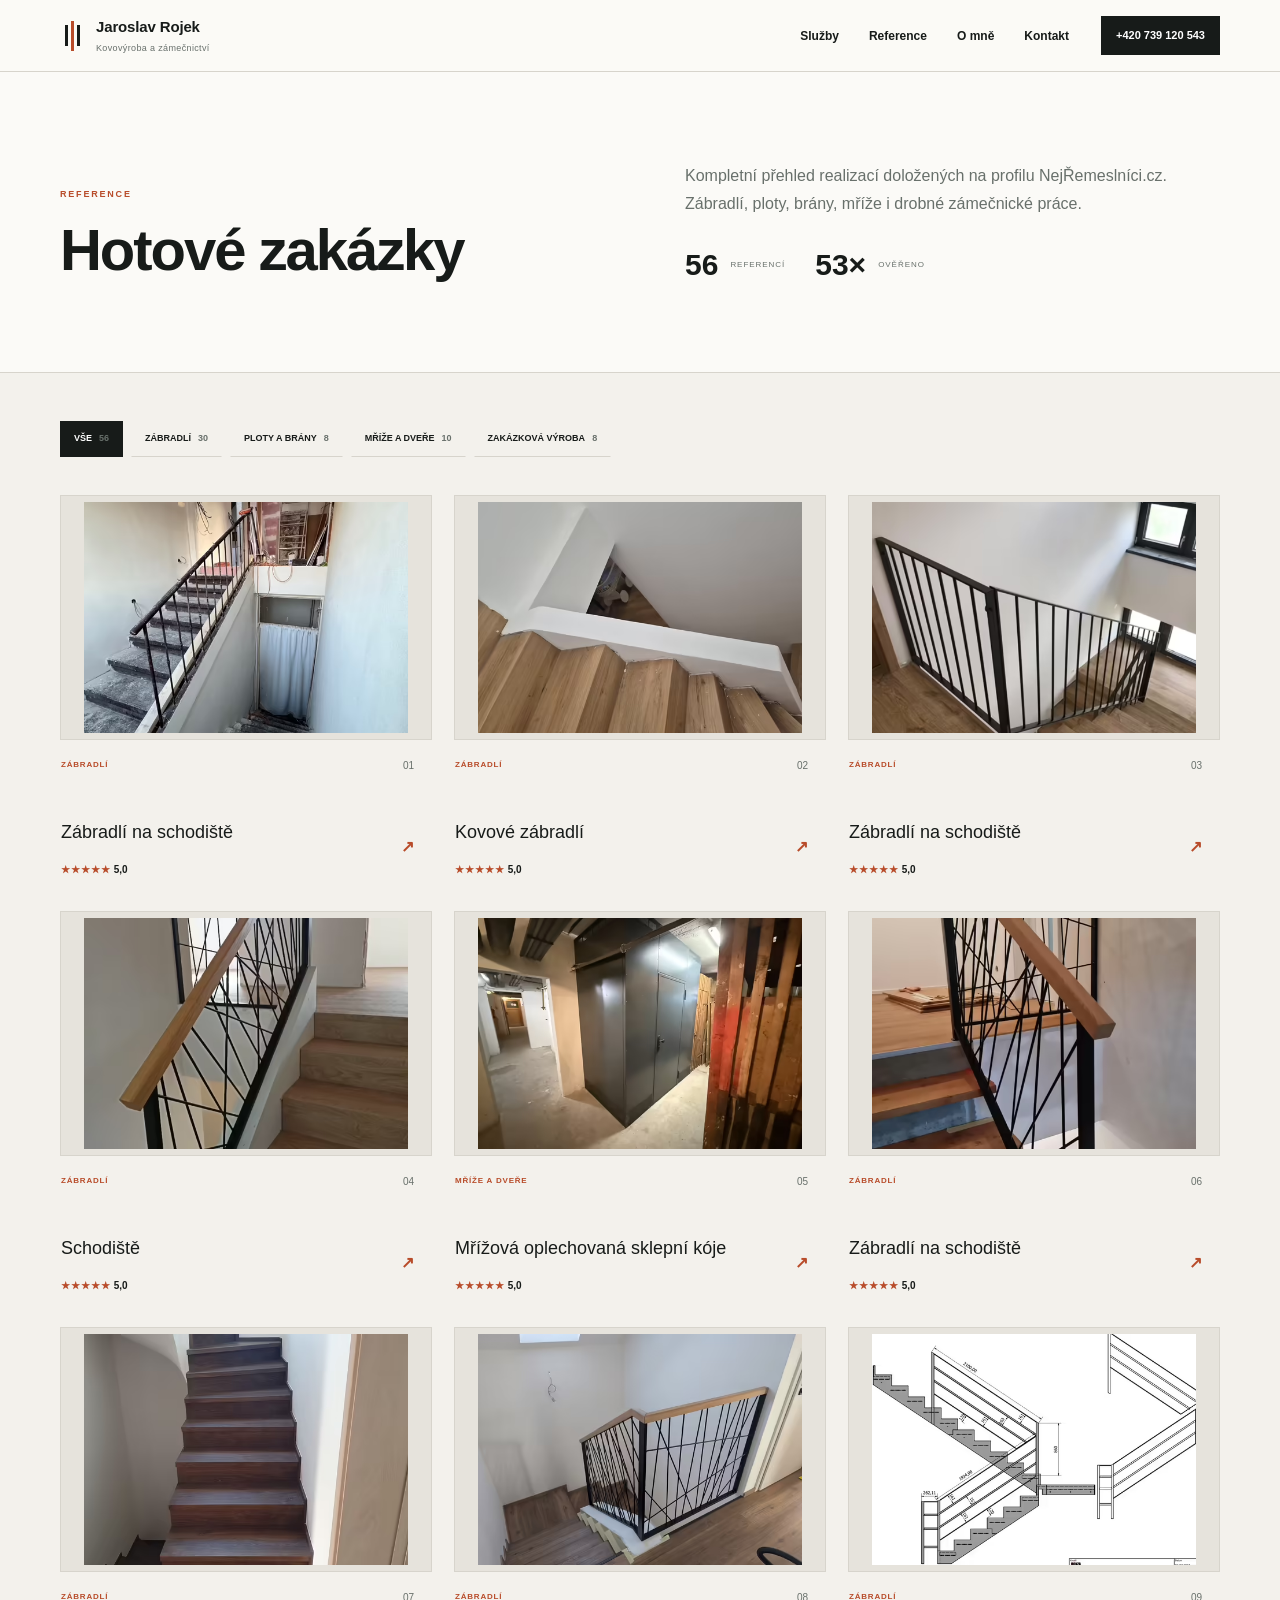
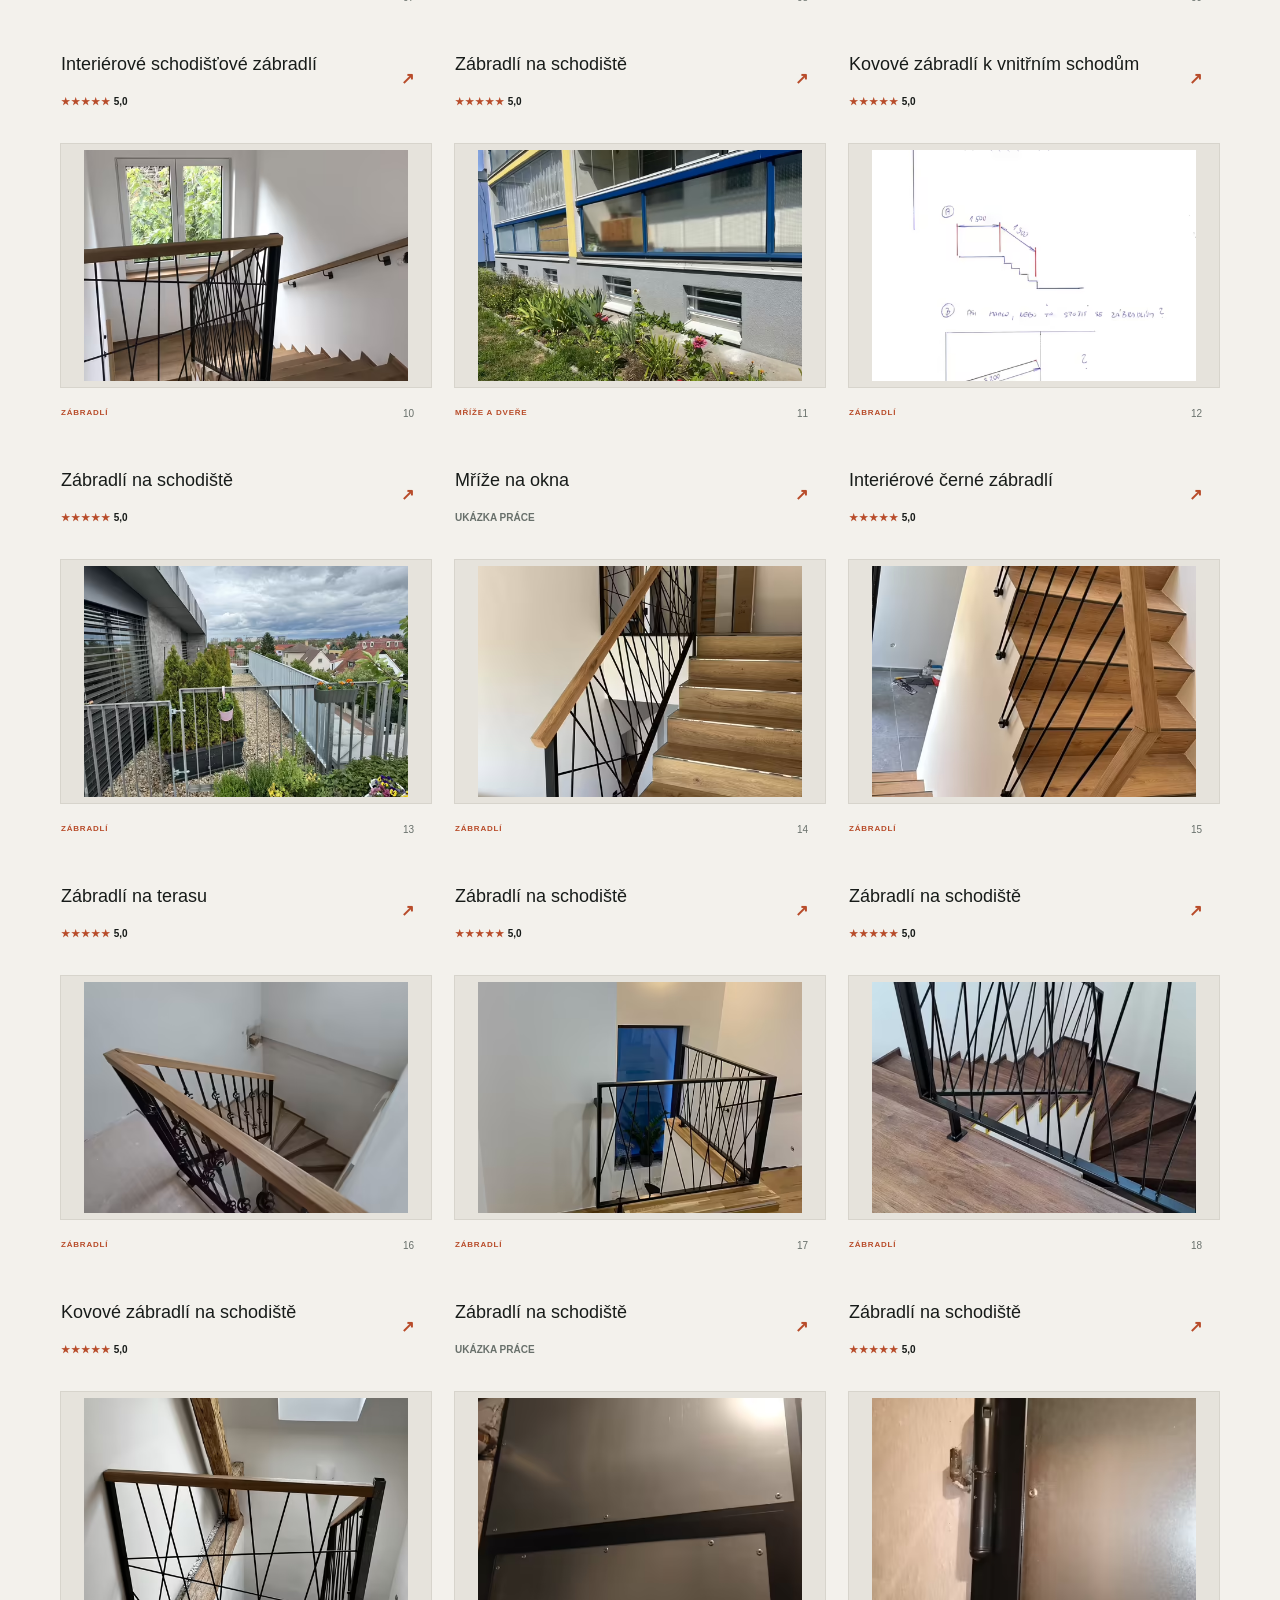
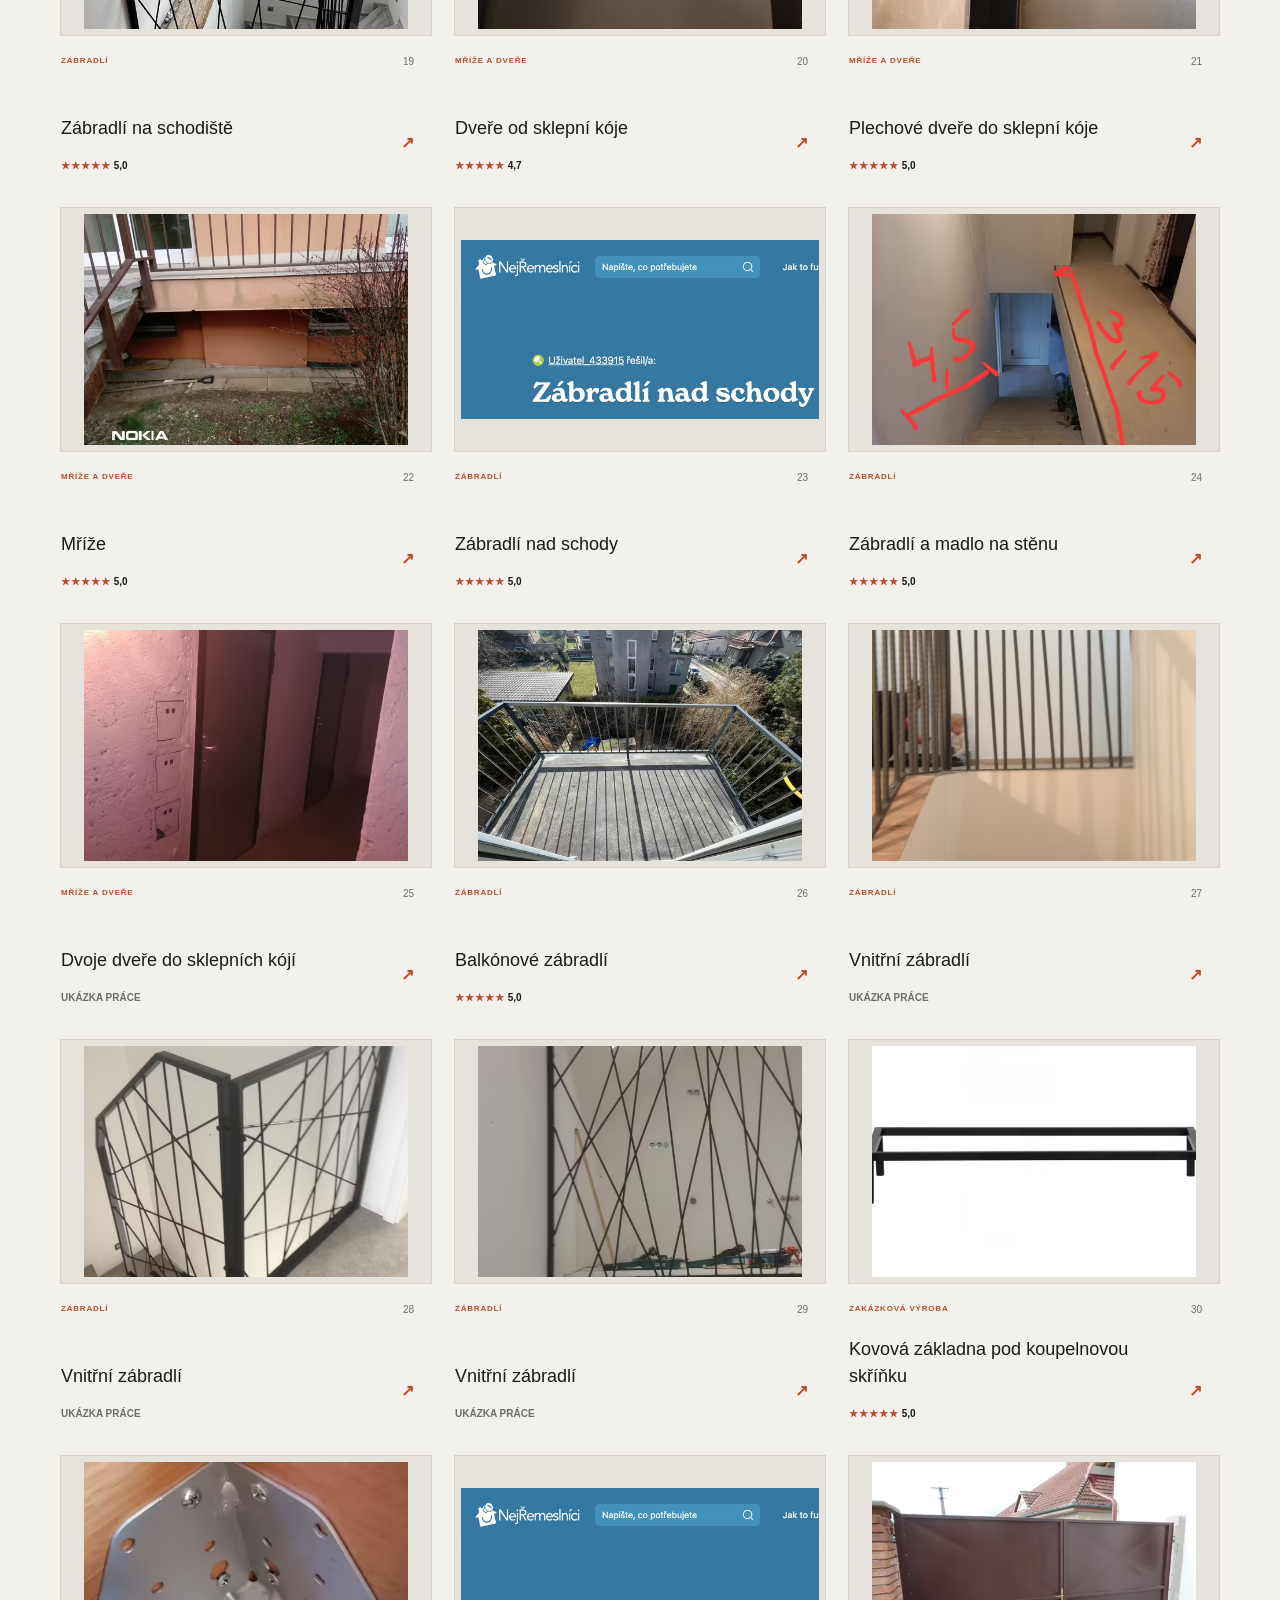
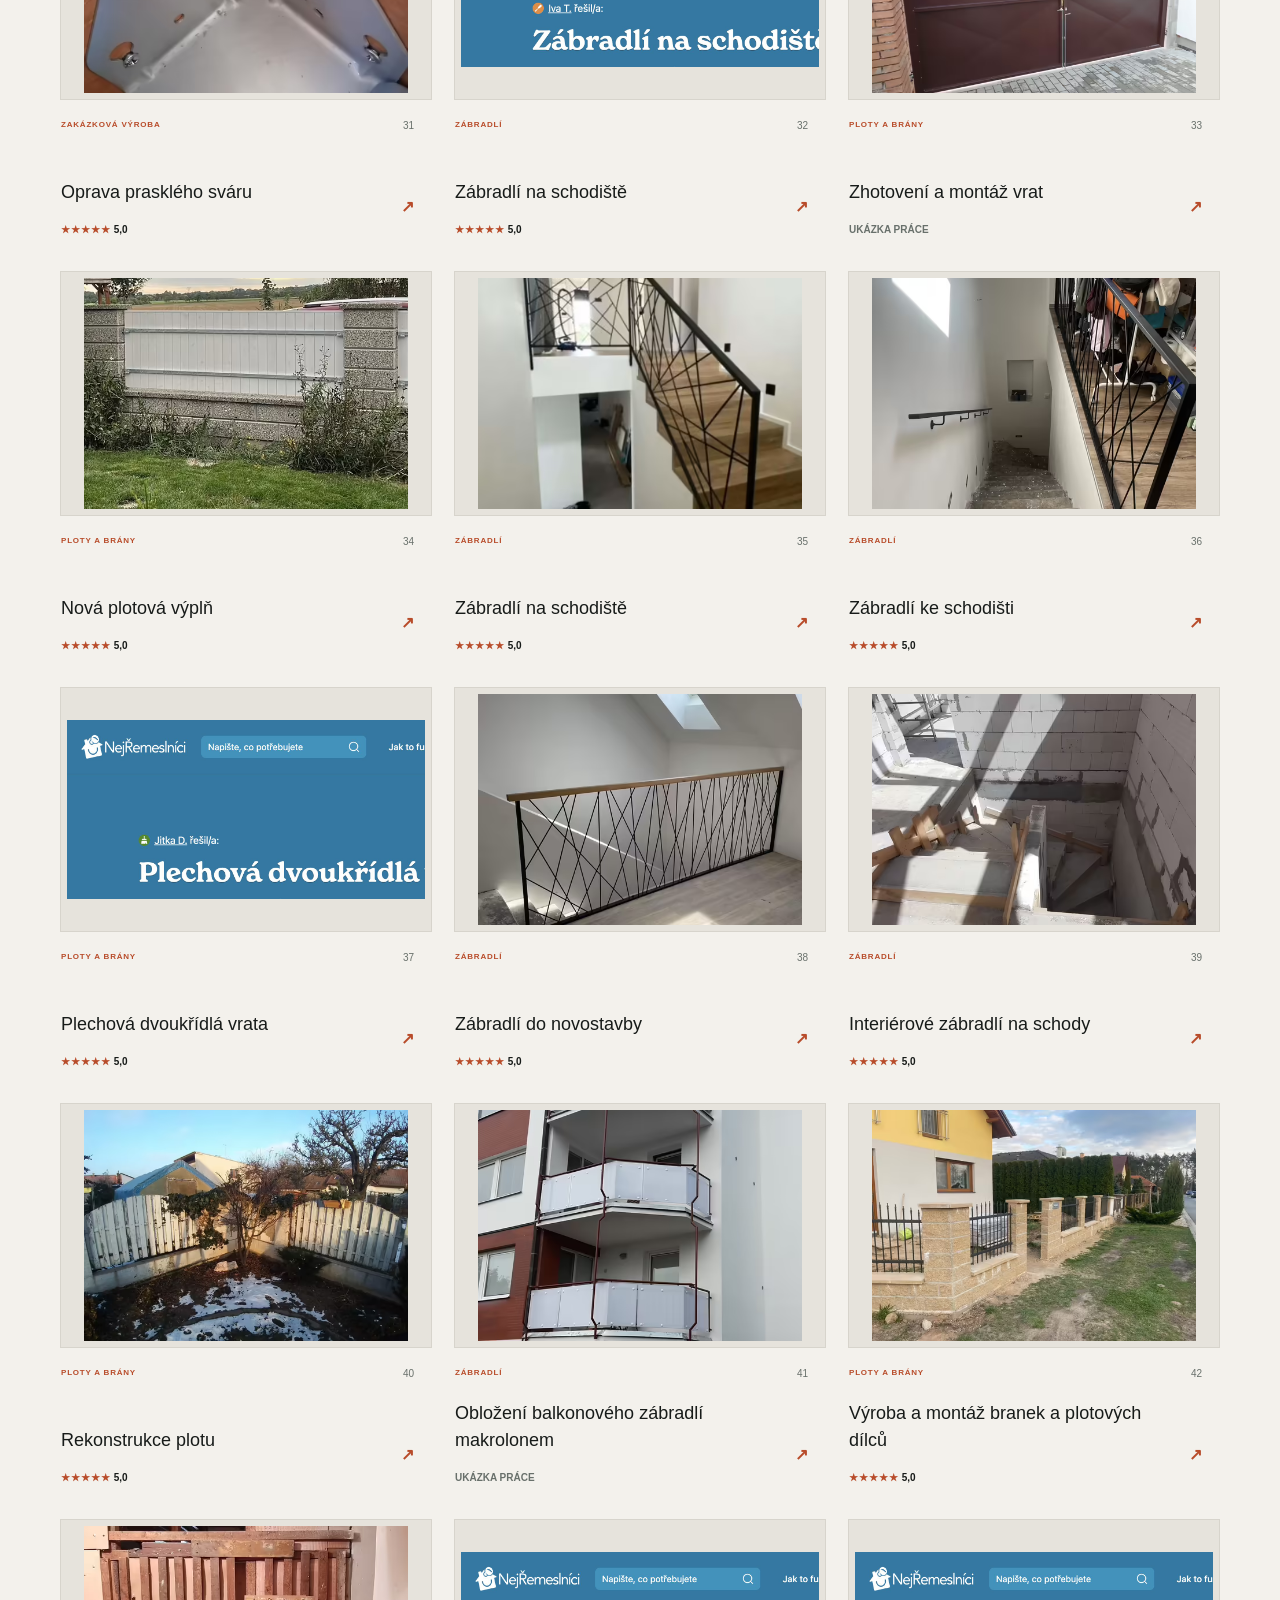
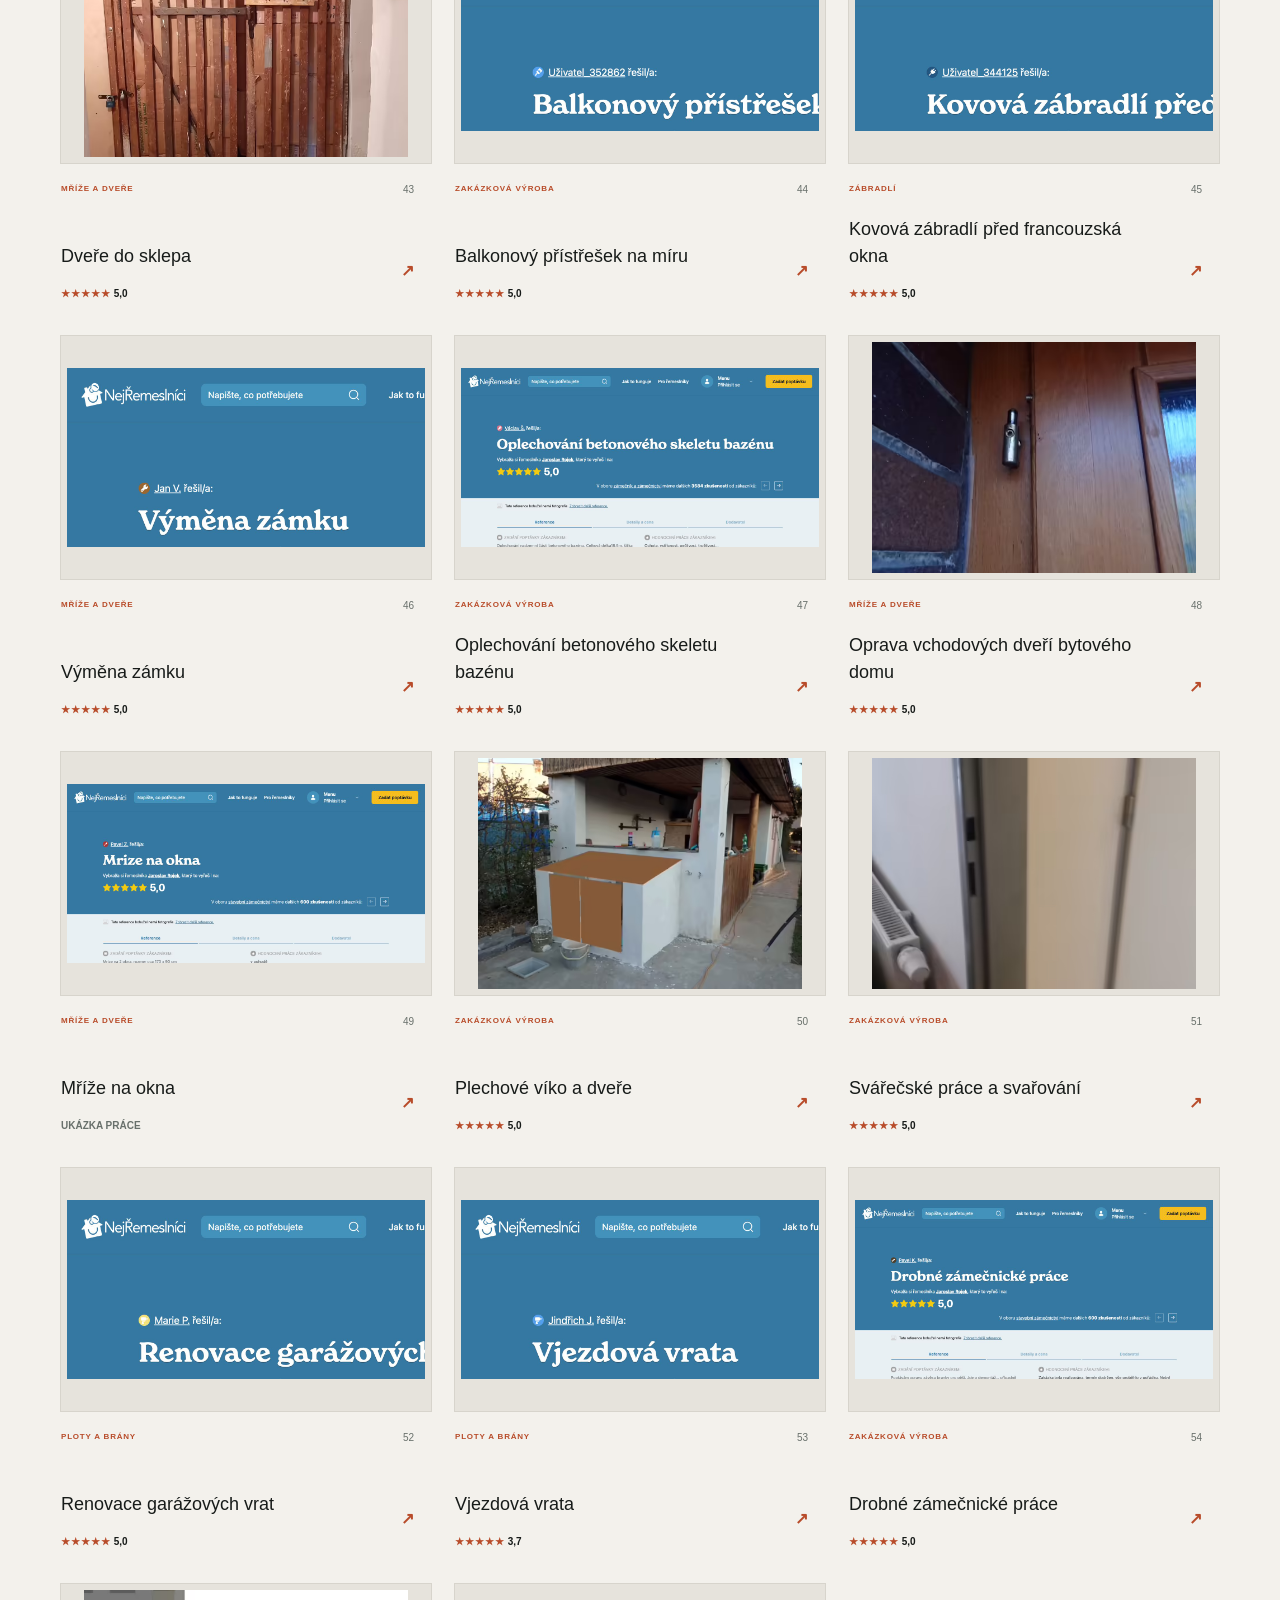
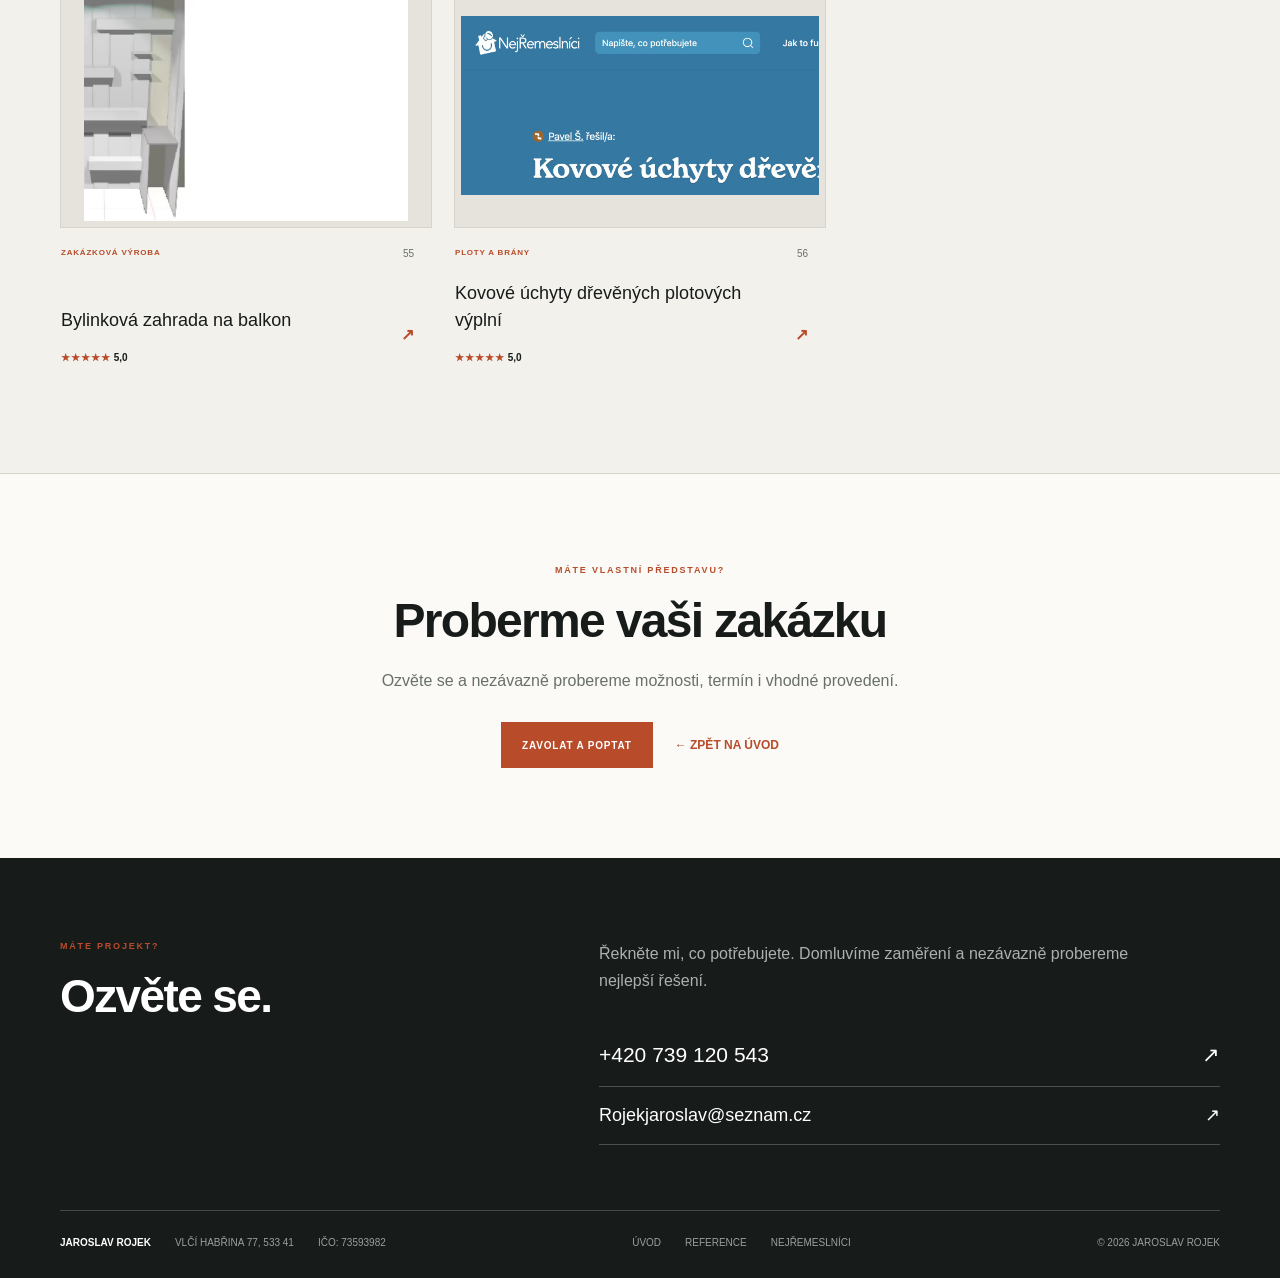
==== reference/index.html @ 065429f9 "Publish Jaroslav Rojek website preview" ====
<!DOCTYPE html><html lang="cs"><head><meta charSet="utf-8"/><meta name="viewport" content="width=device-width, initial-scale=1"/><link rel="stylesheet" href="/_next/static/css/index.Bla5kXXj.css" data-rsc-css-href="/_next/static/css/index.Bla5kXXj.css" data-precedence="vite-rsc/importer-resources"/><link rel="modulepreload" fetchPriority="low" href="/_next/static/chunks/index-D1frhrY7.js"/><script src="/_next/static/chunks/rolldown-runtime-C60lm6uB.js" type="module" async=""></script><script src="/_next/static/chunks/framework-BgSIrAUN.js" type="module" async=""></script><link rel="modulepreload" href="/_next/static/chunks/layout-segment-context-BR52dmuB.js" crossorigin=""/><link rel="modulepreload" href="/_next/static/chunks/ReferenceGrid-DPGLbsmF.js" crossorigin=""/><title>Reference | Jaroslav Rojek – kovovýroba a zámečnictví</title><meta name="description" content="Prohlédněte si 56 realizací kovaných zábradlí, plotů, bran, mříží a zakázkové kovovýroby Jaroslava Rojka."/><meta property="og:title" content="Jaroslav Rojek | Kovovýroba a zámečnictví"/><meta property="og:description" content="Kovové výrobky poctivě a na míru."/><meta property="og:type" content="website"/><meta property="og:locale" content="cs_CZ"/><meta name="twitter:card" content="summary"/><meta name="twitter:title" content="Jaroslav Rojek | Kovovýroba a zámečnictví"/><meta name="twitter:description" content="Kovové výrobky poctivě a na míru."/><link rel="shortcut icon" href="/favicon.svg"/><link rel="icon" href="/favicon.svg"/><script>Object.assign(((self[Symbol.for("vinext.navigationRuntime")]??={bootstrap:{routeManifest:null},functions:{}}).bootstrap.rsc??={rsc:[]}),{params:{},nav:{"pathname":"/reference","searchParams":[]}})</script><link rel="modulepreload" href="/_next/static/chunks/index-D1frhrY7.js" />
</head><body><header class="site-header"><a class="brand" href="/" aria-label="Jaroslav Rojek – úvodní stránka"><span class="mark" aria-hidden="true"><i></i><i></i><i></i></span><span><b>Jaroslav Rojek</b><small>Kovovýroba a zámečnictví</small></span></a><nav aria-label="Hlavní navigace"><a href="/#sluzby">Služby</a><a href="/reference">Reference</a><a href="/#o-mne">O mně</a><a href="/#kontakt">Kontakt</a></nav><a class="header-phone" href="tel:+420739120543"><span class="phone-label-desktop">+420 739 120 543</span><span class="phone-label-mobile">Zavolat</span></a></header><main class="reference-page"><section class="reference-hero"><div><span class="eyebrow">REFERENCE</span><h1>Hotové zakázky</h1></div><div class="reference-lead"><p>Kompletní přehled realizací doložených na profilu NejŘemeslníci.cz. Zábradlí, ploty, brány, mříže i drobné zámečnické práce.</p><div><strong>56</strong><span>REFERENCÍ</span><strong>53×</strong><span>OVĚŘENO</span></div></div></section><section class="references-wrap"><div class="filters" aria-label="Filtrovat reference"><button class="active">Vše<span>56</span></button><button class="">Zábradlí<span>30</span></button><button class="">Ploty a brány<span>8</span></button><button class="">Mříže a dveře<span>10</span></button><button class="">Zakázková výroba<span>8</span></button></div><div class="reference-grid"><a class="reference-card has-image" href="https://www.nejremeslnici.cz/reference/995156-zabradli-na-schodiste?csrc=provider" target="_blank" rel="noreferrer"><img src="/reference-images/995156-zabradli-na-schodiste.avif" alt="Reference: Zábradlí na schodiště" loading="lazy"/><div class="reference-content"><span class="reference-no">01</span><span class="reference-category">Zábradlí</span><h2>Zábradlí na schodiště</h2><div class="reference-rating"><span>★★★★★</span> <!-- -->5,0</div><b class="reference-arrow">↗</b></div></a><a class="reference-card has-image" href="https://www.nejremeslnici.cz/reference/1020225-kov-zabradli?csrc=provider" target="_blank" rel="noreferrer"><img src="/reference-images/1020225-kov-zabradli.avif" alt="Reference: Kovové zábradlí" loading="lazy"/><div class="reference-content"><span class="reference-no">02</span><span class="reference-category">Zábradlí</span><h2>Kovové zábradlí</h2><div class="reference-rating"><span>★★★★★</span> <!-- -->5,0</div><b class="reference-arrow">↗</b></div></a><a class="reference-card has-image" href="https://www.nejremeslnici.cz/reference/970151-zabradli-na-schodiste?csrc=provider" target="_blank" rel="noreferrer"><img src="/reference-images/970151-zabradli-na-schodiste.avif" alt="Reference: Zábradlí na schodiště" loading="lazy"/><div class="reference-content"><span class="reference-no">03</span><span class="reference-category">Zábradlí</span><h2>Zábradlí na schodiště</h2><div class="reference-rating"><span>★★★★★</span> <!-- -->5,0</div><b class="reference-arrow">↗</b></div></a><a class="reference-card has-image" href="https://www.nejremeslnici.cz/reference/934542-schodiste?csrc=provider" target="_blank" rel="noreferrer"><img src="/reference-images/934542-schodiste.avif" alt="Reference: Schodiště" loading="lazy"/><div class="reference-content"><span class="reference-no">04</span><span class="reference-category">Zábradlí</span><h2>Schodiště</h2><div class="reference-rating"><span>★★★★★</span> <!-- -->5,0</div><b class="reference-arrow">↗</b></div></a><a class="reference-card has-image" href="https://www.nejremeslnici.cz/reference/906261-mrizova-oplechovana-sklepni-koje?csrc=provider" target="_blank" rel="noreferrer"><img src="/reference-images/906261-mrizova-oplechovana-sklepni-koje.avif" alt="Reference: Mřížová oplechovaná sklepní kóje" loading="lazy"/><div class="reference-content"><span class="reference-no">05</span><span class="reference-category">Mříže a dveře</span><h2>Mřížová oplechovaná sklepní kóje</h2><div class="reference-rating"><span>★★★★★</span> <!-- -->5,0</div><b class="reference-arrow">↗</b></div></a><a class="reference-card has-image" href="https://www.nejremeslnici.cz/reference/829763-zabradli-na-schodiste?csrc=provider" target="_blank" rel="noreferrer"><img src="/reference-images/829763-zabradli-na-schodiste.avif" alt="Reference: Zábradlí na schodiště" loading="lazy"/><div class="reference-content"><span class="reference-no">06</span><span class="reference-category">Zábradlí</span><h2>Zábradlí na schodiště</h2><div class="reference-rating"><span>★★★★★</span> <!-- -->5,0</div><b class="reference-arrow">↗</b></div></a><a class="reference-card has-image" href="https://www.nejremeslnici.cz/reference/808392-interierove-schodistove-zabradli?csrc=provider" target="_blank" rel="noreferrer"><img src="/reference-images/808392-interierove-schodistove-zabradli.avif" alt="Reference: Interiérové schodišťové zábradlí" loading="lazy"/><div class="reference-content"><span class="reference-no">07</span><span class="reference-category">Zábradlí</span><h2>Interiérové schodišťové zábradlí</h2><div class="reference-rating"><span>★★★★★</span> <!-- -->5,0</div><b class="reference-arrow">↗</b></div></a><a class="reference-card has-image" href="https://www.nejremeslnici.cz/reference/833510-zabradli-na-schodiste?csrc=provider" target="_blank" rel="noreferrer"><img src="/reference-images/833510-zabradli-na-schodiste.avif" alt="Reference: Zábradlí na schodiště" loading="lazy"/><div class="reference-content"><span class="reference-no">08</span><span class="reference-category">Zábradlí</span><h2>Zábradlí na schodiště</h2><div class="reference-rating"><span>★★★★★</span> <!-- -->5,0</div><b class="reference-arrow">↗</b></div></a><a class="reference-card has-image" href="https://www.nejremeslnici.cz/reference/824775-kovove-zabradli-k-vnitrnim-schodum?csrc=provider" target="_blank" rel="noreferrer"><img src="/reference-images/824775-kovove-zabradli-k-vnitrnim-schodum.avif" alt="Reference: Kovové zábradlí k vnitřním schodům" loading="lazy"/><div class="reference-content"><span class="reference-no">09</span><span class="reference-category">Zábradlí</span><h2>Kovové zábradlí k vnitřním schodům</h2><div class="reference-rating"><span>★★★★★</span> <!-- -->5,0</div><b class="reference-arrow">↗</b></div></a><a class="reference-card has-image" href="https://www.nejremeslnici.cz/reference/818370-zabradli-na-schodiste?csrc=provider" target="_blank" rel="noreferrer"><img src="/reference-images/818370-zabradli-na-schodiste.avif" alt="Reference: Zábradlí na schodiště" loading="lazy"/><div class="reference-content"><span class="reference-no">10</span><span class="reference-category">Zábradlí</span><h2>Zábradlí na schodiště</h2><div class="reference-rating"><span>★★★★★</span> <!-- -->5,0</div><b class="reference-arrow">↗</b></div></a><a class="reference-card has-image" href="https://www.nejremeslnici.cz/reference/795398-mrize-na-okna?csrc=provider" target="_blank" rel="noreferrer"><img src="/reference-images/795398-mrize-na-okna.avif" alt="Reference: Mříže na okna" loading="lazy"/><div class="reference-content"><span class="reference-no">11</span><span class="reference-category">Mříže a dveře</span><h2>Mříže na okna</h2><div class="reference-rating sample">Ukázka práce</div><b class="reference-arrow">↗</b></div></a><a class="reference-card has-image" href="https://www.nejremeslnici.cz/reference/797802-interierove-cerne-zabradli?csrc=provider" target="_blank" rel="noreferrer"><img src="/reference-images/797802-interierove-cerne-zabradli.avif" alt="Reference: Interiérové černé zábradlí" loading="lazy"/><div class="reference-content"><span class="reference-no">12</span><span class="reference-category">Zábradlí</span><h2>Interiérové černé zábradlí</h2><div class="reference-rating"><span>★★★★★</span> <!-- -->5,0</div><b class="reference-arrow">↗</b></div></a><a class="reference-card has-image" href="https://www.nejremeslnici.cz/reference/782161-zabradli-na-terasu?csrc=provider" target="_blank" rel="noreferrer"><img src="/reference-images/782161-zabradli-na-terasu.avif" alt="Reference: Zábradlí na terasu" loading="lazy"/><div class="reference-content"><span class="reference-no">13</span><span class="reference-category">Zábradlí</span><h2>Zábradlí na terasu</h2><div class="reference-rating"><span>★★★★★</span> <!-- -->5,0</div><b class="reference-arrow">↗</b></div></a><a class="reference-card has-image" href="https://www.nejremeslnici.cz/reference/785620-zabradli-na-schodiste?csrc=provider" target="_blank" rel="noreferrer"><img src="/reference-images/785620-zabradli-na-schodiste.avif" alt="Reference: Zábradlí na schodiště" loading="lazy"/><div class="reference-content"><span class="reference-no">14</span><span class="reference-category">Zábradlí</span><h2>Zábradlí na schodiště</h2><div class="reference-rating"><span>★★★★★</span> <!-- -->5,0</div><b class="reference-arrow">↗</b></div></a><a class="reference-card has-image" href="https://www.nejremeslnici.cz/reference/782167-zabradli-na-schodiste?csrc=provider" target="_blank" rel="noreferrer"><img src="/reference-images/782167-zabradli-na-schodiste.avif" alt="Reference: Zábradlí na schodiště" loading="lazy"/><div class="reference-content"><span class="reference-no">15</span><span class="reference-category">Zábradlí</span><h2>Zábradlí na schodiště</h2><div class="reference-rating"><span>★★★★★</span> <!-- -->5,0</div><b class="reference-arrow">↗</b></div></a><a class="reference-card has-image" href="https://www.nejremeslnici.cz/reference/782201-kovove-zabradli-na-schodiste?csrc=provider" target="_blank" rel="noreferrer"><img src="/reference-images/782201-kovove-zabradli-na-schodiste.avif" alt="Reference: Kovové zábradlí na schodiště" loading="lazy"/><div class="reference-content"><span class="reference-no">16</span><span class="reference-category">Zábradlí</span><h2>Kovové zábradlí na schodiště</h2><div class="reference-rating"><span>★★★★★</span> <!-- -->5,0</div><b class="reference-arrow">↗</b></div></a><a class="reference-card has-image" href="https://www.nejremeslnici.cz/reference/778542-zabradli-na-schodiste?csrc=provider" target="_blank" rel="noreferrer"><img src="/reference-images/778542-zabradli-na-schodiste.avif" alt="Reference: Zábradlí na schodiště" loading="lazy"/><div class="reference-content"><span class="reference-no">17</span><span class="reference-category">Zábradlí</span><h2>Zábradlí na schodiště</h2><div class="reference-rating sample">Ukázka práce</div><b class="reference-arrow">↗</b></div></a><a class="reference-card has-image" href="https://www.nejremeslnici.cz/reference/770162-zabradli-na-schodiste?csrc=provider" target="_blank" rel="noreferrer"><img src="/reference-images/770162-zabradli-na-schodiste.avif" alt="Reference: Zábradlí na schodiště" loading="lazy"/><div class="reference-content"><span class="reference-no">18</span><span class="reference-category">Zábradlí</span><h2>Zábradlí na schodiště</h2><div class="reference-rating"><span>★★★★★</span> <!-- -->5,0</div><b class="reference-arrow">↗</b></div></a><a class="reference-card has-image" href="https://www.nejremeslnici.cz/reference/761879-zabradli-na-schodiste?csrc=provider" target="_blank" rel="noreferrer"><img src="/reference-images/761879-zabradli-na-schodiste.avif" alt="Reference: Zábradlí na schodiště" loading="lazy"/><div class="reference-content"><span class="reference-no">19</span><span class="reference-category">Zábradlí</span><h2>Zábradlí na schodiště</h2><div class="reference-rating"><span>★★★★★</span> <!-- -->5,0</div><b class="reference-arrow">↗</b></div></a><a class="reference-card has-image" href="https://www.nejremeslnici.cz/reference/747523-dvere-od-sklepni-koje?csrc=provider" target="_blank" rel="noreferrer"><img src="/reference-images/747523-dvere-od-sklepni-koje.avif" alt="Reference: Dveře od sklepní kóje" loading="lazy"/><div class="reference-content"><span class="reference-no">20</span><span class="reference-category">Mříže a dveře</span><h2>Dveře od sklepní kóje</h2><div class="reference-rating"><span>★★★★★</span> <!-- -->4,7</div><b class="reference-arrow">↗</b></div></a><a class="reference-card has-image" href="https://www.nejremeslnici.cz/reference/742970-plechove-dvere-do-sklepni-koje-v-panelovem-dome?csrc=provider" target="_blank" rel="noreferrer"><img src="/reference-images/742970-plechove-dvere-do-sklepni-koje-v-panelovem-dome.avif" alt="Reference: Plechové dveře do sklepní kóje" loading="lazy"/><div class="reference-content"><span class="reference-no">21</span><span class="reference-category">Mříže a dveře</span><h2>Plechové dveře do sklepní kóje</h2><div class="reference-rating"><span>★★★★★</span> <!-- -->5,0</div><b class="reference-arrow">↗</b></div></a><a class="reference-card has-image" href="https://www.nejremeslnici.cz/reference/723891-mrize?csrc=provider" target="_blank" rel="noreferrer"><img src="/reference-images/723891-mrize.avif" alt="Reference: Mříže" loading="lazy"/><div class="reference-content"><span class="reference-no">22</span><span class="reference-category">Mříže a dveře</span><h2>Mříže</h2><div class="reference-rating"><span>★★★★★</span> <!-- -->5,0</div><b class="reference-arrow">↗</b></div></a><a class="reference-card has-image" href="https://www.nejremeslnici.cz/reference/733745-zabradli-nad-schody?csrc=provider" target="_blank" rel="noreferrer"><img src="/reference-images/733745-zabradli-nad-schody.png" alt="Reference: Zábradlí nad schody" loading="lazy"/><div class="reference-content"><span class="reference-no">23</span><span class="reference-category">Zábradlí</span><h2>Zábradlí nad schody</h2><div class="reference-rating"><span>★★★★★</span> <!-- -->5,0</div><b class="reference-arrow">↗</b></div></a><a class="reference-card has-image" href="https://www.nejremeslnici.cz/reference/726681-poptavam-vyrobu-a-instalaci-zabradli-a-madlo-na-stenu-rovne-nad-schody-do-rodinne?csrc=provider" target="_blank" rel="noreferrer"><img src="/reference-images/726681-poptavam-vyrobu-a-instalaci-zabradli-a-madlo-na-stenu-rovne-nad-schody-do-rodinne.avif" alt="Reference: Zábradlí a madlo na stěnu" loading="lazy"/><div class="reference-content"><span class="reference-no">24</span><span class="reference-category">Zábradlí</span><h2>Zábradlí a madlo na stěnu</h2><div class="reference-rating"><span>★★★★★</span> <!-- -->5,0</div><b class="reference-arrow">↗</b></div></a><a class="reference-card has-image" href="https://www.nejremeslnici.cz/reference/725122-2x-dvere-do-sklepnich-koji?csrc=provider" target="_blank" rel="noreferrer"><img src="/reference-images/725122-2x-dvere-do-sklepnich-koji.avif" alt="Reference: Dvoje dveře do sklepních kójí" loading="lazy"/><div class="reference-content"><span class="reference-no">25</span><span class="reference-category">Mříže a dveře</span><h2>Dvoje dveře do sklepních kójí</h2><div class="reference-rating sample">Ukázka práce</div><b class="reference-arrow">↗</b></div></a><a class="reference-card has-image" href="https://www.nejremeslnici.cz/reference/715428-balkonove-zabradli?csrc=provider" target="_blank" rel="noreferrer"><img src="/reference-images/715428-balkonove-zabradli.avif" alt="Reference: Balkónové zábradlí" loading="lazy"/><div class="reference-content"><span class="reference-no">26</span><span class="reference-category">Zábradlí</span><h2>Balkónové zábradlí</h2><div class="reference-rating"><span>★★★★★</span> <!-- -->5,0</div><b class="reference-arrow">↗</b></div></a><a class="reference-card has-image" href="https://www.nejremeslnici.cz/reference/713545-vnitrni-zabradli?csrc=provider" target="_blank" rel="noreferrer"><img src="/reference-images/713545-vnitrni-zabradli.avif" alt="Reference: Vnitřní zábradlí" loading="lazy"/><div class="reference-content"><span class="reference-no">27</span><span class="reference-category">Zábradlí</span><h2>Vnitřní zábradlí</h2><div class="reference-rating sample">Ukázka práce</div><b class="reference-arrow">↗</b></div></a><a class="reference-card has-image" href="https://www.nejremeslnici.cz/reference/713544-vnitrni-zabradli?csrc=provider" target="_blank" rel="noreferrer"><img src="/reference-images/713544-vnitrni-zabradli.avif" alt="Reference: Vnitřní zábradlí" loading="lazy"/><div class="reference-content"><span class="reference-no">28</span><span class="reference-category">Zábradlí</span><h2>Vnitřní zábradlí</h2><div class="reference-rating sample">Ukázka práce</div><b class="reference-arrow">↗</b></div></a><a class="reference-card has-image" href="https://www.nejremeslnici.cz/reference/713542-vnitrni-zabradli?csrc=provider" target="_blank" rel="noreferrer"><img src="/reference-images/713542-vnitrni-zabradli.avif" alt="Reference: Vnitřní zábradlí" loading="lazy"/><div class="reference-content"><span class="reference-no">29</span><span class="reference-category">Zábradlí</span><h2>Vnitřní zábradlí</h2><div class="reference-rating sample">Ukázka práce</div><b class="reference-arrow">↗</b></div></a><a class="reference-card has-image" href="https://www.nejremeslnici.cz/reference/707599-vyrobeni-kovove-zakladny-podnozi-pod-koupelnovou-skrinku?csrc=provider" target="_blank" rel="noreferrer"><img src="/reference-images/707599-vyrobeni-kovove-zakladny-podnozi-pod-koupelnovou-skrinku.avif" alt="Reference: Kovová základna pod koupelnovou skříňku" loading="lazy"/><div class="reference-content"><span class="reference-no">30</span><span class="reference-category">Zakázková výroba</span><h2>Kovová základna pod koupelnovou skříňku</h2><div class="reference-rating"><span>★★★★★</span> <!-- -->5,0</div><b class="reference-arrow">↗</b></div></a><a class="reference-card has-image" href="https://www.nejremeslnici.cz/reference/705656-praskly-svar?csrc=provider" target="_blank" rel="noreferrer"><img src="/reference-images/705656-praskly-svar.avif" alt="Reference: Oprava prasklého sváru" loading="lazy"/><div class="reference-content"><span class="reference-no">31</span><span class="reference-category">Zakázková výroba</span><h2>Oprava prasklého sváru</h2><div class="reference-rating"><span>★★★★★</span> <!-- -->5,0</div><b class="reference-arrow">↗</b></div></a><a class="reference-card has-image" href="https://www.nejremeslnici.cz/reference/686159-zabradli-na-schodiste?csrc=provider" target="_blank" rel="noreferrer"><img src="/reference-images/686159-zabradli-na-schodiste.png" alt="Reference: Zábradlí na schodiště" loading="lazy"/><div class="reference-content"><span class="reference-no">32</span><span class="reference-category">Zábradlí</span><h2>Zábradlí na schodiště</h2><div class="reference-rating"><span>★★★★★</span> <!-- -->5,0</div><b class="reference-arrow">↗</b></div></a><a class="reference-card has-image" href="https://www.nejremeslnici.cz/reference/686558-zhotoveni-a-montaz-vrat?csrc=provider" target="_blank" rel="noreferrer"><img src="/reference-images/686558-zhotoveni-a-montaz-vrat.avif" alt="Reference: Zhotovení a montáž vrat" loading="lazy"/><div class="reference-content"><span class="reference-no">33</span><span class="reference-category">Ploty a brány</span><h2>Zhotovení a montáž vrat</h2><div class="reference-rating sample">Ukázka práce</div><b class="reference-arrow">↗</b></div></a><a class="reference-card has-image" href="https://www.nejremeslnici.cz/reference/682823-nova-plotova-vypln?csrc=provider" target="_blank" rel="noreferrer"><img src="/reference-images/682823-nova-plotova-vypln.avif" alt="Reference: Nová plotová výplň" loading="lazy"/><div class="reference-content"><span class="reference-no">34</span><span class="reference-category">Ploty a brány</span><h2>Nová plotová výplň</h2><div class="reference-rating"><span>★★★★★</span> <!-- -->5,0</div><b class="reference-arrow">↗</b></div></a><a class="reference-card has-image" href="https://www.nejremeslnici.cz/reference/670969-zabradli-na-schodiste?csrc=provider" target="_blank" rel="noreferrer"><img src="/reference-images/670969-zabradli-na-schodiste.avif" alt="Reference: Zábradlí na schodiště" loading="lazy"/><div class="reference-content"><span class="reference-no">35</span><span class="reference-category">Zábradlí</span><h2>Zábradlí na schodiště</h2><div class="reference-rating"><span>★★★★★</span> <!-- -->5,0</div><b class="reference-arrow">↗</b></div></a><a class="reference-card has-image" href="https://www.nejremeslnici.cz/reference/672886-zabradli-ke-schodisti?csrc=provider" target="_blank" rel="noreferrer"><img src="/reference-images/672886-zabradli-ke-schodisti.avif" alt="Reference: Zábradlí ke schodišti" loading="lazy"/><div class="reference-content"><span class="reference-no">36</span><span class="reference-category">Zábradlí</span><h2>Zábradlí ke schodišti</h2><div class="reference-rating"><span>★★★★★</span> <!-- -->5,0</div><b class="reference-arrow">↗</b></div></a><a class="reference-card has-image" href="https://www.nejremeslnici.cz/reference/659408-plechova-dvoukridla-vrata?csrc=provider" target="_blank" rel="noreferrer"><img src="/reference-images/659408-plechova-dvoukridla-vrata.png" alt="Reference: Plechová dvoukřídlá vrata" loading="lazy"/><div class="reference-content"><span class="reference-no">37</span><span class="reference-category">Ploty a brány</span><h2>Plechová dvoukřídlá vrata</h2><div class="reference-rating"><span>★★★★★</span> <!-- -->5,0</div><b class="reference-arrow">↗</b></div></a><a class="reference-card has-image" href="https://www.nejremeslnici.cz/reference/655305-zabradli-novostavba-rd?csrc=provider" target="_blank" rel="noreferrer"><img src="/reference-images/655305-zabradli-novostavba-rd.avif" alt="Reference: Zábradlí do novostavby" loading="lazy"/><div class="reference-content"><span class="reference-no">38</span><span class="reference-category">Zábradlí</span><h2>Zábradlí do novostavby</h2><div class="reference-rating"><span>★★★★★</span> <!-- -->5,0</div><b class="reference-arrow">↗</b></div></a><a class="reference-card has-image" href="https://www.nejremeslnici.cz/reference/602593-interierove-zabradli-na-schody?csrc=provider" target="_blank" rel="noreferrer"><img src="/reference-images/602593-interierove-zabradli-na-schody.avif" alt="Reference: Interiérové zábradlí na schody" loading="lazy"/><div class="reference-content"><span class="reference-no">39</span><span class="reference-category">Zábradlí</span><h2>Interiérové zábradlí na schody</h2><div class="reference-rating"><span>★★★★★</span> <!-- -->5,0</div><b class="reference-arrow">↗</b></div></a><a class="reference-card has-image" href="https://www.nejremeslnici.cz/reference/645572-rekonstrukce-plotu?csrc=provider" target="_blank" rel="noreferrer"><img src="/reference-images/645572-rekonstrukce-plotu.avif" alt="Reference: Rekonstrukce plotu" loading="lazy"/><div class="reference-content"><span class="reference-no">40</span><span class="reference-category">Ploty a brány</span><h2>Rekonstrukce plotu</h2><div class="reference-rating"><span>★★★★★</span> <!-- -->5,0</div><b class="reference-arrow">↗</b></div></a><a class="reference-card has-image" href="https://www.nejremeslnici.cz/reference/595717-oblozeni-zabradli-na-balkonu-makrolonem?csrc=provider" target="_blank" rel="noreferrer"><img src="/reference-images/595717-oblozeni-zabradli-na-balkonu-makrolonem.avif" alt="Reference: Obložení balkonového zábradlí makrolonem" loading="lazy"/><div class="reference-content"><span class="reference-no">41</span><span class="reference-category">Zábradlí</span><h2>Obložení balkonového zábradlí makrolonem</h2><div class="reference-rating sample">Ukázka práce</div><b class="reference-arrow">↗</b></div></a><a class="reference-card has-image" href="https://www.nejremeslnici.cz/reference/568648-vyroba-a-montaz-branek-a-plotovych-dilcu?csrc=provider" target="_blank" rel="noreferrer"><img src="/reference-images/568648-vyroba-a-montaz-branek-a-plotovych-dilcu.avif" alt="Reference: Výroba a montáž branek a plotových dílců" loading="lazy"/><div class="reference-content"><span class="reference-no">42</span><span class="reference-category">Ploty a brány</span><h2>Výroba a montáž branek a plotových dílců</h2><div class="reference-rating"><span>★★★★★</span> <!-- -->5,0</div><b class="reference-arrow">↗</b></div></a><a class="reference-card has-image" href="https://www.nejremeslnici.cz/reference/579337-dvere-do-sklepa?csrc=provider" target="_blank" rel="noreferrer"><img src="/reference-images/579337-dvere-do-sklepa.avif" alt="Reference: Dveře do sklepa" loading="lazy"/><div class="reference-content"><span class="reference-no">43</span><span class="reference-category">Mříže a dveře</span><h2>Dveře do sklepa</h2><div class="reference-rating"><span>★★★★★</span> <!-- -->5,0</div><b class="reference-arrow">↗</b></div></a><a class="reference-card has-image" href="https://www.nejremeslnici.cz/reference/567410-balkonovy-pristresek-na-miru?csrc=provider" target="_blank" rel="noreferrer"><img src="/reference-images/567410-balkonovy-pristresek-na-miru.png" alt="Reference: Balkonový přístřešek na míru" loading="lazy"/><div class="reference-content"><span class="reference-no">44</span><span class="reference-category">Zakázková výroba</span><h2>Balkonový přístřešek na míru</h2><div class="reference-rating"><span>★★★★★</span> <!-- -->5,0</div><b class="reference-arrow">↗</b></div></a><a class="reference-card has-image" href="https://www.nejremeslnici.cz/reference/550743-kovova-zabradli-pred-francouzska-okna?csrc=provider" target="_blank" rel="noreferrer"><img src="/reference-images/550743-kovova-zabradli-pred-francouzska-okna.png" alt="Reference: Kovová zábradlí před francouzská okna" loading="lazy"/><div class="reference-content"><span class="reference-no">45</span><span class="reference-category">Zábradlí</span><h2>Kovová zábradlí před francouzská okna</h2><div class="reference-rating"><span>★★★★★</span> <!-- -->5,0</div><b class="reference-arrow">↗</b></div></a><a class="reference-card has-image" href="https://www.nejremeslnici.cz/reference/557885-vymena-zamku?csrc=provider" target="_blank" rel="noreferrer"><img src="/reference-images/557885-vymena-zamku.png" alt="Reference: Výměna zámku" loading="lazy"/><div class="reference-content"><span class="reference-no">46</span><span class="reference-category">Mříže a dveře</span><h2>Výměna zámku</h2><div class="reference-rating"><span>★★★★★</span> <!-- -->5,0</div><b class="reference-arrow">↗</b></div></a><a class="reference-card has-image" href="https://www.nejremeslnici.cz/reference/513104-oplechovani-betonoveho-skeletu-bazenu?csrc=provider" target="_blank" rel="noreferrer"><img src="/reference-images/513104-oplechovani-betonoveho-skeletu-bazenu.png" alt="Reference: Oplechování betonového skeletu bazénu" loading="lazy"/><div class="reference-content"><span class="reference-no">47</span><span class="reference-category">Zakázková výroba</span><h2>Oplechování betonového skeletu bazénu</h2><div class="reference-rating"><span>★★★★★</span> <!-- -->5,0</div><b class="reference-arrow">↗</b></div></a><a class="reference-card has-image" href="https://www.nejremeslnici.cz/reference/487076-oprava-vchodovych-dveri-do-bytoveho-domu?csrc=provider" target="_blank" rel="noreferrer"><img src="/reference-images/487076-oprava-vchodovych-dveri-do-bytoveho-domu.avif" alt="Reference: Oprava vchodových dveří bytového domu" loading="lazy"/><div class="reference-content"><span class="reference-no">48</span><span class="reference-category">Mříže a dveře</span><h2>Oprava vchodových dveří bytového domu</h2><div class="reference-rating"><span>★★★★★</span> <!-- -->5,0</div><b class="reference-arrow">↗</b></div></a><a class="reference-card has-image" href="https://www.nejremeslnici.cz/reference/461659-mrize-na-okna?csrc=provider" target="_blank" rel="noreferrer"><img src="/reference-images/461659-mrize-na-okna.png" alt="Reference: Mříže na okna" loading="lazy"/><div class="reference-content"><span class="reference-no">49</span><span class="reference-category">Mříže a dveře</span><h2>Mříže na okna</h2><div class="reference-rating sample">Ukázka práce</div><b class="reference-arrow">↗</b></div></a><a class="reference-card has-image" href="https://www.nejremeslnici.cz/reference/441100-poptavam-zamecnicke-prace-plechove-viko-dvere?csrc=provider" target="_blank" rel="noreferrer"><img src="/reference-images/441100-poptavam-zamecnicke-prace-plechove-viko-dvere.avif" alt="Reference: Plechové víko a dveře" loading="lazy"/><div class="reference-content"><span class="reference-no">50</span><span class="reference-category">Zakázková výroba</span><h2>Plechové víko a dveře</h2><div class="reference-rating"><span>★★★★★</span> <!-- -->5,0</div><b class="reference-arrow">↗</b></div></a><a class="reference-card has-image" href="https://www.nejremeslnici.cz/reference/355384-svarecske-prace-a-svarovani?csrc=provider" target="_blank" rel="noreferrer"><img src="/reference-images/355384-svarecske-prace-a-svarovani.avif" alt="Reference: Svářečské práce a svařování" loading="lazy"/><div class="reference-content"><span class="reference-no">51</span><span class="reference-category">Zakázková výroba</span><h2>Svářečské práce a svařování</h2><div class="reference-rating"><span>★★★★★</span> <!-- -->5,0</div><b class="reference-arrow">↗</b></div></a><a class="reference-card has-image" href="https://www.nejremeslnici.cz/reference/316725-renovace-garazovych-vrat?csrc=provider" target="_blank" rel="noreferrer"><img src="/reference-images/316725-renovace-garazovych-vrat.png" alt="Reference: Renovace garážových vrat" loading="lazy"/><div class="reference-content"><span class="reference-no">52</span><span class="reference-category">Ploty a brány</span><h2>Renovace garážových vrat</h2><div class="reference-rating"><span>★★★★★</span> <!-- -->5,0</div><b class="reference-arrow">↗</b></div></a><a class="reference-card has-image" href="https://www.nejremeslnici.cz/reference/309305-vjezdova-vrata?csrc=provider" target="_blank" rel="noreferrer"><img src="/reference-images/309305-vjezdova-vrata.png" alt="Reference: Vjezdová vrata" loading="lazy"/><div class="reference-content"><span class="reference-no">53</span><span class="reference-category">Ploty a brány</span><h2>Vjezdová vrata</h2><div class="reference-rating"><span>★★★★★</span> <!-- -->3,7</div><b class="reference-arrow">↗</b></div></a><a class="reference-card has-image" href="https://www.nejremeslnici.cz/reference/306282-drobne-zamecnicke-prace?csrc=provider" target="_blank" rel="noreferrer"><img src="/reference-images/306282-drobne-zamecnicke-prace.png" alt="Reference: Drobné zámečnické práce" loading="lazy"/><div class="reference-content"><span class="reference-no">54</span><span class="reference-category">Zakázková výroba</span><h2>Drobné zámečnické práce</h2><div class="reference-rating"><span>★★★★★</span> <!-- -->5,0</div><b class="reference-arrow">↗</b></div></a><a class="reference-card has-image" href="https://www.nejremeslnici.cz/reference/284530-bylinkova-zahrada-na-balkon?csrc=provider" target="_blank" rel="noreferrer"><img src="/reference-images/284530-bylinkova-zahrada-na-balkon.avif" alt="Reference: Bylinková zahrada na balkon" loading="lazy"/><div class="reference-content"><span class="reference-no">55</span><span class="reference-category">Zakázková výroba</span><h2>Bylinková zahrada na balkon</h2><div class="reference-rating"><span>★★★★★</span> <!-- -->5,0</div><b class="reference-arrow">↗</b></div></a><a class="reference-card has-image" href="https://www.nejremeslnici.cz/reference/253948-kovove-uchyty-drevenych-plotovych-vyplni?csrc=provider" target="_blank" rel="noreferrer"><img src="/reference-images/253948-kovove-uchyty-drevenych-plotovych-vyplni.png" alt="Reference: Kovové úchyty dřevěných plotových výplní" loading="lazy"/><div class="reference-content"><span class="reference-no">56</span><span class="reference-category">Ploty a brány</span><h2>Kovové úchyty dřevěných plotových výplní</h2><div class="reference-rating"><span>★★★★★</span> <!-- -->5,0</div><b class="reference-arrow">↗</b></div></a></div></section><section class="reference-cta"><span class="eyebrow">MÁTE VLASTNÍ PŘEDSTAVU?</span><h2>Proberme vaši zakázku</h2><p>Ozvěte se a nezávazně probereme možnosti, termín i vhodné provedení.</p><a class="button primary" href="tel:+420739120543">Zavolat a poptat</a><a class="text-link" href="/">← Zpět na úvod</a></section></main><footer class="footer" id="kontakt"><div class="footer-main"><div class="footer-title"><span class="eyebrow light">MÁTE PROJEKT?</span><h2>Ozvěte se.</h2></div><div class="footer-contact"><p>Řekněte mi, co potřebujete. Domluvíme zaměření a nezávazně probereme nejlepší řešení.</p><a class="big-contact" href="tel:+420739120543">+420 739 120 543 <span>↗</span></a><a class="big-contact mail" href="mailto:Rojekjaroslav@seznam.cz">Rojekjaroslav@seznam.cz <span>↗</span></a></div></div><div class="footer-bottom"><div><b>Jaroslav Rojek</b><span>Vlčí Habřina 77, 533 41</span><span>IČO: 73593982</span></div><div class="footer-links"><a href="/">Úvod</a><a href="/reference">Reference</a><a href="https://www.nejremeslnici.cz/profil/87059-jaroslav-rojek" target="_blank" rel="noreferrer">NejŘemeslníci</a></div><span>© <!-- -->2026<!-- --> Jaroslav Rojek</span></div></footer><script type="module" src="/_next/static/chunks/index-D1frhrY7.js" id="_R_" async=""></script><script>((self[Symbol.for("vinext.navigationRuntime")]??={bootstrap:{routeManifest:null},functions:{}}).bootstrap.rsc??={rsc:[]}).rsc.push("2:I[\"8c0f216c4604\",[],\"Children\",1]\n")</script><script>((self[Symbol.for("vinext.navigationRuntime")]??={bootstrap:{routeManifest:null},functions:{}}).bootstrap.rsc??={rsc:[]}).rsc.push("3:I[\"593f344dc510\",[],\"GlobalErrorBoundary\",1]\n")</script><script>((self[Symbol.for("vinext.navigationRuntime")]??={bootstrap:{routeManifest:null},functions:{}}).bootstrap.rsc??={rsc:[]}).rsc.push("4:I[\"0b874ad30386\",[],\"default\",1]\n")</script><script>((self[Symbol.for("vinext.navigationRuntime")]??={bootstrap:{routeManifest:null},functions:{}}).bootstrap.rsc??={rsc:[]}).rsc.push("5:I[\"593f344dc510\",[],\"ErrorBoundary\",1]\n")</script><script>((self[Symbol.for("vinext.navigationRuntime")]??={bootstrap:{routeManifest:null},functions:{}}).bootstrap.rsc??={rsc:[]}).rsc.push("6:I[\"15c18cfaeeff\",[],\"LayoutSegmentProvider\",1]\n")</script><script>((self[Symbol.for("vinext.navigationRuntime")]??={bootstrap:{routeManifest:null},functions:{}}).bootstrap.rsc??={rsc:[]}).rsc.push("7:I[\"8c0f216c4604\",[],\"Slot\",1]\n")</script><script>((self[Symbol.for("vinext.navigationRuntime")]??={bootstrap:{routeManifest:null},functions:{}}).bootstrap.rsc??={rsc:[]}).rsc.push("8:I[\"9276801271d6\",[],\"AppRouterScrollTarget\",1]\n")</script><script>((self[Symbol.for("vinext.navigationRuntime")]??={bootstrap:{routeManifest:null},functions:{}}).bootstrap.rsc??={rsc:[]}).rsc.push("9:I[\"593f344dc510\",[],\"RedirectBoundary\",1]\n")</script><script>((self[Symbol.for("vinext.navigationRuntime")]??={bootstrap:{routeManifest:null},functions:{}}).bootstrap.rsc??={rsc:[]}).rsc.push(":HL[\"/_next/static/css/index.Bla5kXXj.css\",\"style\"     ]\n")</script><script>((self[Symbol.for("vinext.navigationRuntime")]??={bootstrap:{routeManifest:null},functions:{}}).bootstrap.rsc??={rsc:[]}).rsc.push("0:{\"__route\":\"route:/reference\",\"__interceptionContext\":null,\"__layoutIds\":[\"layout:/\"],\"__rootLayout\":\"/\",\"__sourcePage\":\"/reference/page\",\"page:/reference\":\"$L1\",\"layout:/\":[[[[\"$\",\"link\",\"css:/_next/static/css/index.Bla5kXXj.css\",{\"rel\":\"stylesheet\",\"precedence\":\"vite-rsc/importer-resources\",\"href\":\"/_next/static/css/index.Bla5kXXj.css\",\"data-rsc-css-href\":\"/_next/static/css/index.Bla5kXXj.css\"}],\"$undefined\"],[\"$\",\"html\",null,{\"lang\":\"cs\",\"children\":[\"$\",\"body\",null,{\"children\":[\"$\",\"$L2\",null,{}]}]}]],null],\"route:/reference\":[[[\"$\",\"meta\",null,{\"charSet\":\"utf-8\"}],[[\"$\",\"title\",\"0\",{\"children\":\"Reference | Jaroslav Rojek – kovovýroba a zámečnictví\"}],[\"$\",\"meta\",\"1\",{\"name\":\"description\",\"content\":\"Prohlédněte si 56 realizací kovaných zábradlí, plotů, bran, mříží a zakázkové kovovýroby Jaroslava Rojka.\"}],[\"$\",\"meta\",\"2\",{\"property\":\"og:title\",\"content\":\"Jaroslav Rojek | Kovovýroba a zámečnictví\"}],[\"$\",\"meta\",\"3\",{\"property\":\"og:description\",\"content\":\"Kovové výrobky poctivě a na míru.\"}],[\"$\",\"meta\",\"4\",{\"property\":\"og:type\",\"content\":\"website\"}],[\"$\",\"meta\",\"5\",{\"property\":\"og:locale\",\"content\":\"cs_CZ\"}],[\"$\",\"meta\",\"6\",{\"name\":\"twitter:card\",\"content\":\"summary\"}],[\"$\",\"meta\",\"7\",{\"name\":\"twitter:title\",\"content\":\"Jaroslav Rojek | Kovovýroba a zámečnictví\"}],[\"$\",\"meta\",\"8\",{\"name\":\"twitter:description\",\"content\":\"Kovové výrobky poctivě a na míru.\"}],[\"$\",\"link\",\"9\",{\"rel\":\"shortcut icon\",\"href\":\"/favicon.svg\"}],[\"$\",\"link\",\"10\",{\"rel\":\"icon\",\"href\":\"/favicon.svg\"}]],[[\"$\",\"meta\",\"0\",{\"name\":\"viewport\",\"content\":\"width=device-width, initial-scale=1\"}]]],[\"$\",\"$L3\",null,{\"fallback\":\"$4\",\"children\":[\"$\",\"$L5\",null,{\"fallback\":\"$4\",\"children\":[\"$\",\"$L6\",null,{\"providerId\":\"layout:/\",\"segmentMap\":{\"children\":[\"reference\"]},\"children\":[\"$\",\"$L7\",null,{\"id\":\"layout:/\",\"parallelSlots\":\"$undefined\",\"children\":[\"$\",\"$L8\",null,{\"children\":[\"$\",\"$L9\",null,{\"children\":[[\"$\",\"$L6\",null,{\"providerId\":\"page:/reference\",\"segmentMap\":{\"children\":[\"__PAGE__\"]},\"children\":[\"$\",\"$L7\",null,{\"id\":\"page:/reference\"}]}],null]}]}]}]}]}]}],null,null],\"__layoutFlags\":{\"layout:/\":\"s\"},\"__artifactCompatibility\":{\"schemaVersion\":1,\"graphVersion\":\"app-route-graph:66f00c4158868c54\",\"deploymentVersion\":\"aa1248ac-b699-44e0-9c57-9389e3dcd22d\",\"appElementsSchemaVersion\":1,\"rscPayloadSchemaVersion\":1,\"rootBoundaryId\":\"/\",\"renderEpoch\":null},\"__renderObservation\":{\"schemaVersion\":1,\"output\":{\"kind\":\"app-rsc\",\"mountedSlotsFingerprint\":null,\"renderEpoch\":null,\"rootBoundaryId\":\"/\",\"routeId\":\"route:/reference\"},\"completeness\":\"partial\",\"boundaryOutcome\":{\"kind\":\"unknown\"},\"requestApis\":[{\"kind\":\"connection\",\"status\":\"unknown\"},{\"kind\":\"cookies\",\"status\":\"unknown\"},{\"kind\":\"draftMode\",\"status\":\"unknown\"},{\"kind\":\"headers\",\"status\":\"unknown\"},{\"kind\":\"params\",\"status\":\"unknown\"},{\"kind\":\"searchParams\",\"status\":\"unknown\"}],\"dynamicFetches\":[],\"cacheTags\":[\"/reference\",\"_N_T_/layout\",\"_N_T_/reference\",\"_N_T_/reference/layout\",\"_N_T_/reference/page\"],\"pathTags\":[\"/reference\"],\"cacheability\":\"unknown\",\"downgrade\":{\"target\":\"freshRender\",\"reasons\":[{\"code\":\"CP_DOWNGRADE_CACHEABILITY_UNKNOWN\",\"target\":\"freshRender\"},{\"code\":\"CP_DOWNGRADE_INCOMPLETE_OBSERVATION\",\"completeness\":\"partial\",\"target\":\"freshRender\"},{\"code\":\"CP_DOWNGRADE_UNKNOWN_REQUEST_API\",\"requestApi\":\"connection\",\"target\":\"freshRender\"},{\"code\":\"CP_DOWNGRADE_UNKNOWN_REQUEST_API\",\"requestApi\":\"cookies\",\"target\":\"freshRender\"},{\"code\":\"CP_DOWNGRADE_UNKNOWN_REQUEST_API\",\"requestApi\":\"draftMode\",\"target\":\"freshRender\"},{\"code\":\"CP_DOWNGRADE_UNKNOWN_REQUEST_API\",\"requestApi\":\"headers\",\"target\":\"freshRender\"},{\"code\":\"CP_DOWNGRADE_UNKNOWN_REQUEST_API\",\"requestApi\":\"params\",\"target\":\"freshRender\"},{\"code\":\"CP_DOWNGRADE_UNKNOWN_REQUEST_API\",\"requestApi\":\"searchParams\",\"target\":\"freshRender\"}],\"fallback\":{\"kind\":\"breakerFallback\",\"code\":\"CP_PRIVATE_DYNAMIC_DOWNGRADE\",\"mode\":\"renderFresh\",\"scope\":\"affectedOutput\",\"fields\":{\"reasonCodes\":[\"CP_DOWNGRADE_CACHEABILITY_UNKNOWN\",\"CP_DOWNGRADE_INCOMPLETE_OBSERVATION\",\"CP_DOWNGRADE_UNKNOWN_REQUEST_API\",\"CP_DOWNGRADE_UNKNOWN_REQUEST_API\",\"CP_DOWNGRADE_UNKNOWN_REQUEST_API\",\"CP_DOWNGRADE_UNKNOWN_REQUEST_API\",\"CP_DOWNGRADE_UNKNOWN_REQUEST_API\",\"CP_DOWNGRADE_UNKNOWN_REQUEST_API\"],\"target\":\"freshRender\"}},\"isPublicCacheCandidate\":false}}}\n")</script><script>((self[Symbol.for("vinext.navigationRuntime")]??={bootstrap:{routeManifest:null},functions:{}}).bootstrap.rsc??={rsc:[]}).rsc.push("a:I[\"20e4ba838ac7\",[],\"ReferenceGrid\",1]\n")</script><script>((self[Symbol.for("vinext.navigationRuntime")]??={bootstrap:{routeManifest:null},functions:{}}).bootstrap.rsc??={rsc:[]}).rsc.push("1:[[\"$\",\"header\",null,{\"className\":\"site-header\",\"children\":[[\"$\",\"a\",null,{\"className\":\"brand\",\"href\":\"/\",\"aria-label\":\"Jaroslav Rojek – úvodní stránka\",\"children\":[[\"$\",\"span\",null,{\"className\":\"mark\",\"aria-hidden\":\"true\",\"children\":[[\"$\",\"i\",null,{}],[\"$\",\"i\",null,{}],[\"$\",\"i\",null,{}]]}],[\"$\",\"span\",null,{\"children\":[[\"$\",\"b\",null,{\"children\":\"Jaroslav Rojek\"}],[\"$\",\"small\",null,{\"children\":\"Kovovýroba a zámečnictví\"}]]}]]}],[\"$\",\"nav\",null,{\"aria-label\":\"Hlavní navigace\",\"children\":[[\"$\",\"a\",null,{\"href\":\"/#sluzby\",\"children\":\"Služby\"}],[\"$\",\"a\",null,{\"href\":\"/reference\",\"children\":\"Reference\"}],[\"$\",\"a\",null,{\"href\":\"/#o-mne\",\"children\":\"O mně\"}],[\"$\",\"a\",null,{\"href\":\"/#kontakt\",\"children\":\"Kontakt\"}]]}],[\"$\",\"a\",null,{\"className\":\"header-phone\",\"href\":\"tel:+420739120543\",\"children\":[[\"$\",\"span\",null,{\"className\":\"phone-label-desktop\",\"children\":\"+420 739 120 543\"}],[\"$\",\"span\",null,{\"className\":\"phone-label-mobile\",\"children\":\"Zavolat\"}]]}]]}],[\"$\",\"main\",null,{\"className\":\"reference-page\",\"children\":[[\"$\",\"section\",null,{\"className\":\"reference-hero\",\"children\":[[\"$\",\"div\",null,{\"children\":[[\"$\",\"span\",null,{\"className\":\"eyebrow\",\"children\":\"REFERENCE\"}],[\"$\",\"h1\",null,{\"children\":\"Hotové zakázky\"}]]}],[\"$\",\"div\",null,{\"className\":\"reference-lead\",\"children\":[[\"$\",\"p\",null,{\"children\":\"Kompletní přehled realizací doložených na profilu NejŘemeslníci.cz. Zábradlí, ploty, brány, mříže i drobné zámečnické práce.\"}],[\"$\",\"div\",null,{\"children\":[[\"$\",\"strong\",null,{\"children\":\"56\"}],[\"$\",\"span\",null,{\"children\":\"REFERENCÍ\"}],[\"$\",\"strong\",null,{\"children\":\"53×\"}],[\"$\",\"span\",null,{\"children\":\"OVĚŘENO\"}]]}]]}]]}],[\"$\",\"section\",null,{\"className\":\"references-wrap\",\"children\":[\"$\",\"$La\",null,{}]}],[\"$\",\"section\",null,{\"className\":\"reference-cta\",\"children\":[[\"$\",\"span\",null,{\"className\":\"eyebrow\",\"children\":\"MÁTE VLASTNÍ PŘEDSTAVU?\"}],[\"$\",\"h2\",null,{\"children\":\"Proberme vaši zakázku\"}],[\"$\",\"p\",null,{\"children\":\"Ozvěte se a nezávazně probereme možnosti, termín i vhodné provedení.\"}],[\"$\",\"a\",null,{\"className\":\"button primary\",\"href\":\"tel:+420739120543\",\"children\":\"Zavolat a poptat\"}],[\"$\",\"a\",null,{\"className\":\"text-link\",\"href\":\"/\",\"children\":\"← Zpět na úvod\"}]]}]]}],[\"$\",\"footer\",null,{\"className\":\"footer\",\"id\":\"kontakt\",\"children\":[[\"$\",\"div\",null,{\"className\":\"footer-main\",\"children\":[[\"$\",\"div\",null,{\"className\":\"footer-title\",\"children\":[[\"$\",\"span\",null,{\"className\":\"eyebrow light\",\"children\":\"MÁTE PROJEKT?\"}],[\"$\",\"h2\",null,{\"children\":\"Ozvěte se.\"}]]}],[\"$\",\"div\",null,{\"className\":\"footer-contact\",\"children\":[[\"$\",\"p\",null,{\"children\":\"Řekněte mi, co potřebujete. Domluvíme zaměření a nezávazně probereme nejlepší řešení.\"}],[\"$\",\"a\",null,{\"className\":\"big-contact\",\"href\":\"tel:+420739120543\",\"children\":[\"+420 739 120 543 \",[\"$\",\"span\",null,{\"children\":\"↗\"}]]}],[\"$\",\"a\",null,{\"className\":\"big-contact mail\",\"href\":\"mailto:Rojekjaroslav@seznam.cz\",\"children\":[\"Rojekjaroslav@seznam.cz \",[\"$\",\"span\",null,{\"children\":\"↗\"}]]}]]}]]}],[\"$\",\"div\",null,{\"className\":\"footer-bottom\",\"children\":[[\"$\",\"div\",null,{\"children\":[[\"$\",\"b\",null,{\"children\":\"Jaroslav Rojek\"}],[\"$\",\"span\",null,{\"children\":\"Vlčí Habřina 77, 533 41\"}],[\"$\",\"span\",null,{\"children\":\"IČO: 73593982\"}]]}],[\"$\",\"div\",null,{\"className\":\"footer-links\",\"children\":[[\"$\",\"a\",null,{\"href\":\"/\",\"children\":\"Úvod\"}],[\"$\",\"a\",null,{\"href\":\"/reference\",\"children\":\"Reference\"}],[\"$\",\"a\",null,{\"href\":\"https://www.nejremeslnici.cz/profil/87059-jaroslav-rojek\",\"target\":\"_blank\",\"rel\":\"noreferrer\",\"children\":\"NejŘemeslníci\"}]]}],[\"$\",\"span\",null,{\"children\":[\"© \",2026,\" Jaroslav Rojek\"]}]]}]]}]]\n")</script><script>Object.assign(((self[Symbol.for("vinext.navigationRuntime")]??={bootstrap:{routeManifest:null},functions:{}}).bootstrap.rsc??={rsc:[]}),{"initialCacheKind":"static"});((self[Symbol.for("vinext.navigationRuntime")]??={bootstrap:{routeManifest:null},functions:{}}).bootstrap.rsc??={rsc:[]}).done=true</script></body></html>
---- _next/static/css/index.Bla5kXXj.css ----
/*! tailwindcss v4.2.1 | MIT License | https://tailwindcss.com */
@layer properties{@supports (((-webkit-hyphens:none)) and (not (margin-trim:inline))) or ((-moz-orient:inline) and (not (color:rgb(from red r g b)))){*,:before,:after{--tw-blur:initial;--tw-brightness:initial;--tw-contrast:initial;--tw-grayscale:initial;--tw-hue-rotate:initial;--tw-invert:initial;--tw-opacity:initial;--tw-saturate:initial;--tw-sepia:initial;--tw-drop-shadow:initial;--tw-drop-shadow-color:initial;--tw-drop-shadow-alpha:100%;--tw-drop-shadow-size:initial}::backdrop{--tw-blur:initial;--tw-brightness:initial;--tw-contrast:initial;--tw-grayscale:initial;--tw-hue-rotate:initial;--tw-invert:initial;--tw-opacity:initial;--tw-saturate:initial;--tw-sepia:initial;--tw-drop-shadow:initial;--tw-drop-shadow-color:initial;--tw-drop-shadow-alpha:100%;--tw-drop-shadow-size:initial}}}@layer theme{:root,:host{--font-sans:ui-sans-serif, system-ui, sans-serif, "Apple Color Emoji", "Segoe UI Emoji", "Segoe UI Symbol", "Noto Color Emoji";--font-mono:ui-monospace, SFMono-Regular, Menlo, Monaco, Consolas, "Liberation Mono", "Courier New", monospace;--spacing:.25rem;--default-font-family:var(--font-sans);--default-mono-font-family:var(--font-mono)}}@layer base{*,:after,:before{box-sizing:border-box;border:0 solid;margin:0;padding:0}::backdrop{box-sizing:border-box;border:0 solid;margin:0;padding:0}::file-selector-button{box-sizing:border-box;border:0 solid;margin:0;padding:0}html,:host{-webkit-text-size-adjust:100%;tab-size:4;line-height:1.5;font-family:var(--default-font-family,ui-sans-serif, system-ui, sans-serif, "Apple Color Emoji", "Segoe UI Emoji", "Segoe UI Symbol", "Noto Color Emoji");font-feature-settings:var(--default-font-feature-settings,normal);font-variation-settings:var(--default-font-variation-settings,normal);-webkit-tap-highlight-color:transparent}hr{height:0;color:inherit;border-top-width:1px}abbr:where([title]){-webkit-text-decoration:underline dotted;text-decoration:underline dotted}h1,h2,h3,h4,h5,h6{font-size:inherit;font-weight:inherit}a{color:inherit;-webkit-text-decoration:inherit;-webkit-text-decoration:inherit;-webkit-text-decoration:inherit;-webkit-text-decoration:inherit;text-decoration:inherit}b,strong{font-weight:bolder}code,kbd,samp,pre{font-family:var(--default-mono-font-family,ui-monospace, SFMono-Regular, Menlo, Monaco, Consolas, "Liberation Mono", "Courier New", monospace);font-feature-settings:var(--default-mono-font-feature-settings,normal);font-variation-settings:var(--default-mono-font-variation-settings,normal);font-size:1em}small{font-size:80%}sub,sup{vertical-align:baseline;font-size:75%;line-height:0;position:relative}sub{bottom:-.25em}sup{top:-.5em}table{text-indent:0;border-color:inherit;border-collapse:collapse}:-moz-focusring{outline:auto}progress{vertical-align:baseline}summary{display:list-item}ol,ul,menu{list-style:none}img,svg,video,canvas,audio,iframe,embed,object{vertical-align:middle;display:block}img,video{max-width:100%;height:auto}button,input,select,optgroup,textarea{font:inherit;font-feature-settings:inherit;font-variation-settings:inherit;letter-spacing:inherit;color:inherit;opacity:1;background-color:#0000;border-radius:0}::file-selector-button{font:inherit;font-feature-settings:inherit;font-variation-settings:inherit;letter-spacing:inherit;color:inherit;opacity:1;background-color:#0000;border-radius:0}:where(select:is([multiple],[size])) optgroup{font-weight:bolder}:where(select:is([multiple],[size])) optgroup option{padding-inline-start:20px}::file-selector-button{margin-inline-end:4px}::placeholder{opacity:1}@supports (not ((-webkit-appearance:-apple-pay-button))) or (contain-intrinsic-size:1px){::placeholder{color:currentColor}@supports (color:color-mix(in lab, red, red)){::placeholder{color:color-mix(in oklab, currentcolor 50%, transparent)}}}textarea{resize:vertical}::-webkit-search-decoration{-webkit-appearance:none}::-webkit-date-and-time-value{min-height:1lh;text-align:inherit}::-webkit-datetime-edit{display:inline-flex}::-webkit-datetime-edit-fields-wrapper{padding:0}::-webkit-datetime-edit{padding-block:0}::-webkit-datetime-edit-year-field{padding-block:0}::-webkit-datetime-edit-month-field{padding-block:0}::-webkit-datetime-edit-day-field{padding-block:0}::-webkit-datetime-edit-hour-field{padding-block:0}::-webkit-datetime-edit-minute-field{padding-block:0}::-webkit-datetime-edit-second-field{padding-block:0}::-webkit-datetime-edit-millisecond-field{padding-block:0}::-webkit-datetime-edit-meridiem-field{padding-block:0}::-webkit-calendar-picker-indicator{line-height:1}:-moz-ui-invalid{box-shadow:none}button,input:where([type=button],[type=reset],[type=submit]){-webkit-appearance:button;appearance:button}::file-selector-button{-webkit-appearance:button;appearance:button}::-webkit-inner-spin-button{height:auto}::-webkit-outer-spin-button{height:auto}[hidden]:where(:not([hidden=until-found])){display:none!important}}@layer components;@layer utilities{.visible{visibility:visible}.relative{position:relative}.start{inset-inline-start:var(--spacing)}.table{display:table}.filter{filter:var(--tw-blur,) var(--tw-brightness,) var(--tw-contrast,) var(--tw-grayscale,) var(--tw-hue-rotate,) var(--tw-invert,) var(--tw-saturate,) var(--tw-sepia,) var(--tw-drop-shadow,)}}:root{--ink:#171b19;--paper:#f3f1ec;--white:#fbfaf7;--orange:#b84c2a;--muted:#68706b;--line:#d7d4cc;--font-sans:Arial,Helvetica,sans-serif;--font-display:Arial,Helvetica,sans-serif}*{box-sizing:border-box}html{scroll-behavior:smooth;scroll-padding-top:90px}body{color:var(--ink);background:var(--paper);font-family:var(--font-sans),sans-serif;margin:0}a{color:inherit;text-decoration:none}img{width:100%;display:block}button{font:inherit}.site-header{-webkit-backdrop-filter:blur(14px);backdrop-filter:blur(14px);border-bottom:1px solid var(--line);z-index:20;background:#fbfaf7f0;justify-content:space-between;align-items:center;gap:32px;min-height:72px;padding:10px max(24px,50vw - 580px);display:flex;position:sticky;top:0}.brand{flex-shrink:0;align-items:center;gap:12px;display:flex}.brand>span:last-child{flex-direction:column;display:flex}.brand b{letter-spacing:-.01em;font-size:15px}.brand small{color:var(--muted);letter-spacing:.04em;margin-top:3px;font-size:9px}.mark{justify-content:center;align-items:center;gap:3px;width:24px;height:30px;display:flex}.mark i{background:var(--ink);width:3px;height:21px;display:block}.mark i:nth-child(2){background:var(--orange);height:30px}.site-header nav{gap:30px;margin-left:auto;display:flex}.site-header nav a{padding:10px 0;font-size:12px;font-weight:650}.site-header nav a:hover{color:var(--orange)}.header-phone{background:var(--ink);color:#fff;white-space:nowrap;padding:11px 15px;font-size:11px;font-weight:750}.phone-label-mobile{display:none}.hero{grid-template-columns:.92fr 1.08fr;align-items:center;gap:86px;max-width:1160px;margin:auto;padding:86px 24px 104px;display:grid}.hero-copy{padding:10px 0}.eyebrow{color:var(--orange);letter-spacing:.2em;margin-bottom:18px;font-size:9px;font-weight:800;display:block}.hero h1,.section h2,.work-heading h2,.testimonial-intro h2,.footer h2,.reference-hero h1,.reference-cta h2{font-family:var(--font-display);letter-spacing:-.035em;margin:0;font-weight:700;line-height:1.08}.hero h1{font-size:clamp(44px,5vw,64px)}em{color:var(--orange);font-family:Georgia,serif;font-weight:400}.hero-copy>p{max-width:520px;color:var(--muted);margin:28px 0 32px;font-size:15px;line-height:1.75}.hero-actions{flex-wrap:wrap;gap:10px;display:flex}.button{border:1px solid var(--ink);text-transform:uppercase;letter-spacing:.08em;cursor:pointer;justify-content:center;align-items:center;min-height:46px;padding:0 20px;font-size:10px;font-weight:800;transition:all .2s;display:inline-flex}.button.primary{background:var(--orange);color:#fff;border-color:var(--orange)}.button.primary:hover{background:#a94122;border-color:#a94122}.button.secondary{background:0 0}.button.secondary:hover{background:var(--ink);color:#fff}.text-link{color:var(--orange);text-transform:uppercase;font-size:12px;font-weight:800}.hero-facts{border-top:1px solid var(--line);color:var(--muted);flex-wrap:wrap;gap:26px;margin-top:42px;padding-top:20px;font-size:10px;display:flex}.hero-facts b{color:var(--ink)}.hero-visual,.about-image{box-shadow:none;background:#e6e3dc;border:1px solid #c9c5bc;border-radius:4px;padding:0;overflow:hidden}.hero-visual img{aspect-ratio:4/3;object-fit:contain;background:#e6e3dc;border-radius:0;width:100%;height:auto}.section,.work-section,.testimonials-section{padding:104px max(24px,50vw - 580px)}.services-section{background:var(--white)}.section-heading{justify-content:space-between;align-items:end;gap:80px;margin-bottom:54px;display:flex}.section-heading h2,.work-heading h2,.testimonial-intro h2,.about-copy h2{font-size:clamp(34px,4vw,48px)}.section-heading>p{max-width:440px;color:var(--muted);margin:0;font-size:14px;line-height:1.7}.services-grid{grid-template-columns:repeat(2,1fr);column-gap:70px;display:grid}.service-card{border-top:1px solid var(--line);background:0 0;min-height:150px;padding:25px 0 28px}.service-card>span{color:var(--orange);font-size:9px;font-weight:800}.service-card h3{margin:22px 0 10px;font-size:18px}.service-card p{max-width:440px;color:var(--muted);margin:0;font-size:13px;line-height:1.7}.work-section{background:var(--paper)}.work-heading{justify-content:space-between;align-items:end;gap:30px;margin-bottom:46px;display:flex}.work-grid{grid-template-columns:repeat(3,1fr);gap:28px 22px;display:grid}.work-card{background:0 0}.work-card img{aspect-ratio:4/3;object-fit:contain;width:100%;height:auto;box-shadow:none;background:#e6e3dc;border:1px solid #c9c5bc;border-radius:4px;margin:0;padding:0}.work-card>div{padding:14px 1px 0}.work-card span{color:var(--orange);text-transform:uppercase;letter-spacing:.12em;font-size:8px;font-weight:800}.work-card h3{margin:7px 0 0;font-size:15px}.about-section{background:0 0;grid-template-columns:.9fr 1.1fr;align-items:center;gap:92px;max-width:1160px;margin:auto;display:grid}.about-image img{aspect-ratio:4/3;object-fit:contain;background:#e6e3dc;border-radius:0;width:100%;height:auto}.about-copy p{color:var(--muted);line-height:1.8}.about-copy ul{margin:24px 0 30px;padding:0;list-style:none}.about-copy li{border-bottom:1px solid var(--line);padding:13px 0;font-size:13px}.about-copy li:before{content:"✓";color:var(--orange);margin-right:12px;font-weight:800}.testimonials-section{background:var(--white);border-top:1px solid var(--line);grid-template-columns:.72fr 1.28fr;gap:100px;display:grid}.testimonial-intro>p{color:var(--muted);font-size:12px}.testimonial-list blockquote{border-bottom:1px solid var(--line);margin:0;padding:0 0 28px}.testimonial-list blockquote+blockquote{padding-top:28px}.stars{color:var(--orange);letter-spacing:.12em;font-size:11px}.stars span{color:var(--ink);letter-spacing:0;margin-left:7px;font-weight:800}.testimonial-list blockquote>p{margin:15px 0 20px;font:400 18px/1.6 Georgia,serif}.testimonial-list footer{color:var(--muted);gap:10px;font-size:10px;display:flex}.testimonial-list footer b{color:var(--ink)}.all-reviews{color:var(--orange);text-transform:uppercase;justify-content:space-between;padding:24px 0 0;font-size:11px;font-weight:800;display:flex}.footer{background:var(--ink);color:#fff;padding:82px max(24px,50vw - 580px) 28px}.footer-main{grid-template-columns:.85fr 1.15fr;gap:80px;padding-bottom:65px;display:grid}.footer h2{font-size:clamp(34px,4vw,46px)}.footer-contact>p{color:#adb1ae;max-width:560px;margin:0 0 30px;font-size:16px;line-height:1.7}.big-contact{border-bottom:1px solid #4b504d;justify-content:space-between;padding:15px 0;font-size:21px;display:flex}.big-contact.mail{font-size:18px}.footer-bottom{color:#9ba09d;text-transform:uppercase;border-top:1px solid #444946;justify-content:space-between;gap:30px;padding-top:24px;font-size:10px;display:flex}.footer-bottom>div{gap:24px;display:flex}.footer-bottom b{color:#fff}.reference-hero{background:var(--white);border-bottom:1px solid var(--line);grid-template-columns:1fr 1fr;align-items:end;gap:90px;padding:90px max(24px,50vw - 580px);display:grid}.reference-hero h1{font-size:clamp(42px,5vw,58px)}.reference-lead>p{color:var(--muted);margin:0;line-height:1.75}.reference-lead>div{align-items:center;gap:12px;margin-top:30px;display:flex}.reference-lead strong{font:600 30px var(--font-display)}.reference-lead span{color:var(--muted);letter-spacing:.12em;margin-right:18px;font-size:8px}.references-wrap{padding:48px max(24px,50vw - 580px) 108px}.filters{flex-wrap:wrap;gap:8px;margin-bottom:38px;display:flex}.filters button{border:1px solid #0000;border-bottom-color:var(--line);text-transform:uppercase;cursor:pointer;background:0 0;padding:10px 13px;font-size:9px;font-weight:800}.filters button span{color:var(--muted);margin-left:7px}.filters button.active,.filters button:hover{color:#fff;background:var(--ink);border-color:var(--ink)}.reference-grid{grid-template-columns:repeat(3,1fr);gap:34px 22px;display:grid}.reference-card{background:0 0;border:0;min-height:220px;padding:0;display:flex;position:relative;overflow:hidden}.reference-card.has-image{min-height:382px}.reference-card>img{object-fit:contain;border:1px solid var(--line);background:#e6e3dc;width:100%;height:245px;padding:6px;transition:border-color .2s;position:absolute;inset:0}.reference-card:hover>img{border-color:var(--orange)}.reference-content{flex-direction:column;width:100%;padding:14px 1px 0;display:flex;position:relative}.reference-card.has-image .reference-content{padding-top:264px}.reference-no{color:var(--muted);font-size:10px;position:absolute;top:17px;right:18px}.reference-card.has-image .reference-no{top:263px}.reference-category{color:var(--orange);text-transform:uppercase;letter-spacing:.1em;font-size:8px;font-weight:800}.reference-card h2{max-width:85%;margin:auto 0 16px;font-size:18px}.reference-rating{font-size:10px;font-weight:800}.reference-rating span{color:var(--orange);letter-spacing:.1em}.reference-rating.sample{color:var(--muted);text-transform:uppercase}.reference-arrow{color:var(--orange);position:absolute;bottom:18px;right:18px}.reference-cta{background:var(--white);border-top:1px solid var(--line);text-align:center;padding:90px max(24px,50vw - 580px)}.reference-cta h2{font-size:clamp(34px,4vw,48px)}.reference-cta p{max-width:520px;color:var(--muted);margin:20px auto 28px;line-height:1.7}.reference-cta .text-link{margin-left:22px}@media (max-width:900px){.site-header{flex-wrap:wrap;gap:12px;padding:12px 20px}.site-header nav{border-top:1px solid var(--line);order:3;justify-content:space-between;width:100%;margin:0;padding-top:3px}.hero,.about-section,.testimonials-section,.reference-hero{grid-template-columns:1fr}.hero{gap:40px;padding-top:45px}.hero-visual{height:auto}.services-grid,.work-grid,.reference-grid{grid-template-columns:repeat(2,1fr)}.section-heading{flex-direction:column;align-items:flex-start;gap:20px}.about-section{padding-left:24px;padding-right:24px}.footer-main{grid-template-columns:1fr}.footer-bottom{flex-direction:column}}@media (max-width:580px){html{scroll-padding-top:126px}.site-header{gap:10px 12px;padding:10px 14px 12px}.brand small{display:none}.header-phone{text-align:center;letter-spacing:.04em;text-transform:uppercase;min-width:72px;padding:10px 13px;font-size:10px}.phone-label-desktop{display:none}.phone-label-mobile{display:inline}.site-header nav{background:#ebe8e1;border:0;border-radius:4px;grid-template-columns:repeat(4,1fr);gap:2px;padding:4px;display:grid}.site-header nav a{text-align:center;border-radius:2px;padding:9px 3px;font-size:10px}.site-header nav a:hover{background:var(--white);color:var(--ink)}.hero h1{font-size:40px}.hero-visual{height:auto}.section,.work-section,.testimonials-section{padding-top:65px;padding-bottom:65px}.services-grid,.work-grid,.reference-grid{grid-template-columns:1fr}.work-heading{flex-direction:column;align-items:flex-start}.about-image{height:auto}.footer-main{gap:45px}.big-contact{font-size:18px}.big-contact.mail{font-size:15px}.footer-bottom>div{flex-direction:column;gap:8px}.reference-cta .text-link{margin:24px 0 0;display:block}}@media (prefers-reduced-motion:reduce){html{scroll-behavior:auto}}@property --tw-blur{syntax:"*";inherits:false}@property --tw-brightness{syntax:"*";inherits:false}@property --tw-contrast{syntax:"*";inherits:false}@property --tw-grayscale{syntax:"*";inherits:false}@property --tw-hue-rotate{syntax:"*";inherits:false}@property --tw-invert{syntax:"*";inherits:false}@property --tw-opacity{syntax:"*";inherits:false}@property --tw-saturate{syntax:"*";inherits:false}@property --tw-sepia{syntax:"*";inherits:false}@property --tw-drop-shadow{syntax:"*";inherits:false}@property --tw-drop-shadow-color{syntax:"*";inherits:false}@property --tw-drop-shadow-alpha{syntax:"<percentage>";inherits:false;initial-value:100%}@property --tw-drop-shadow-size{syntax:"*";inherits:false}
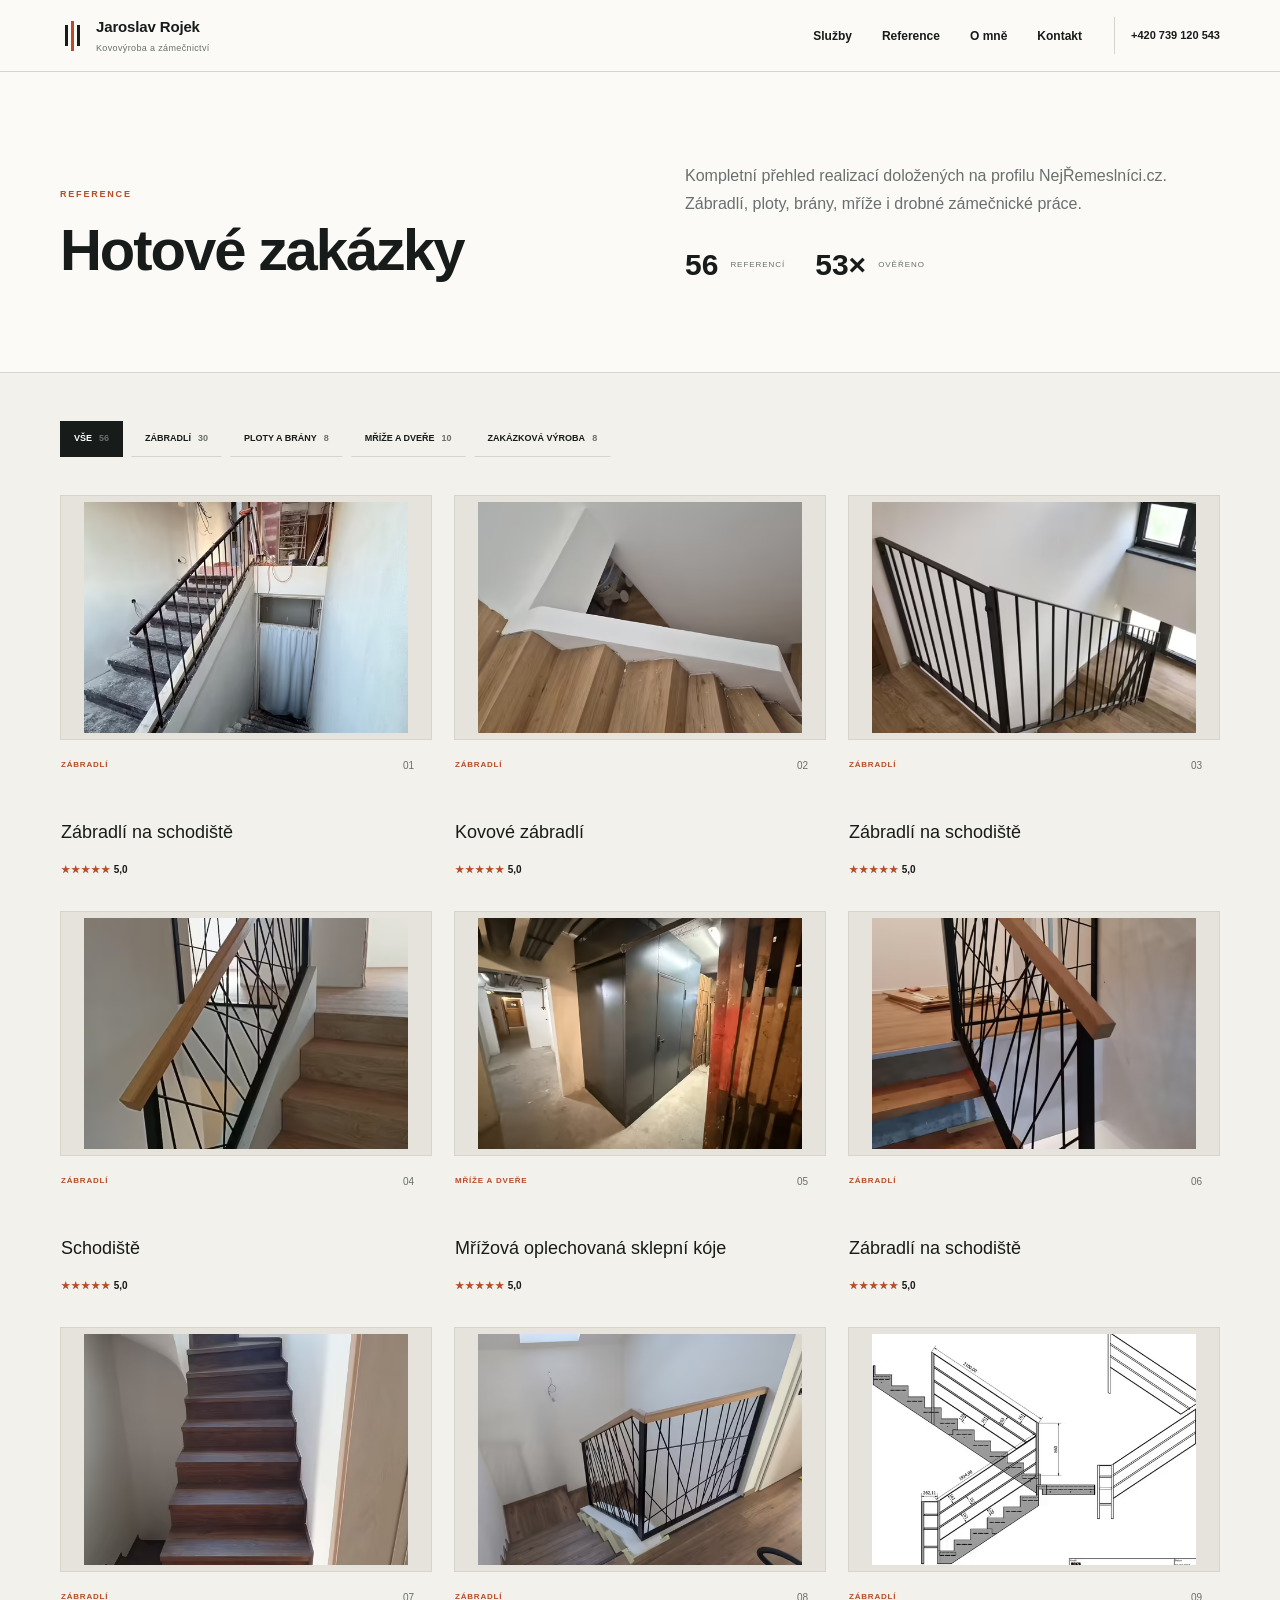
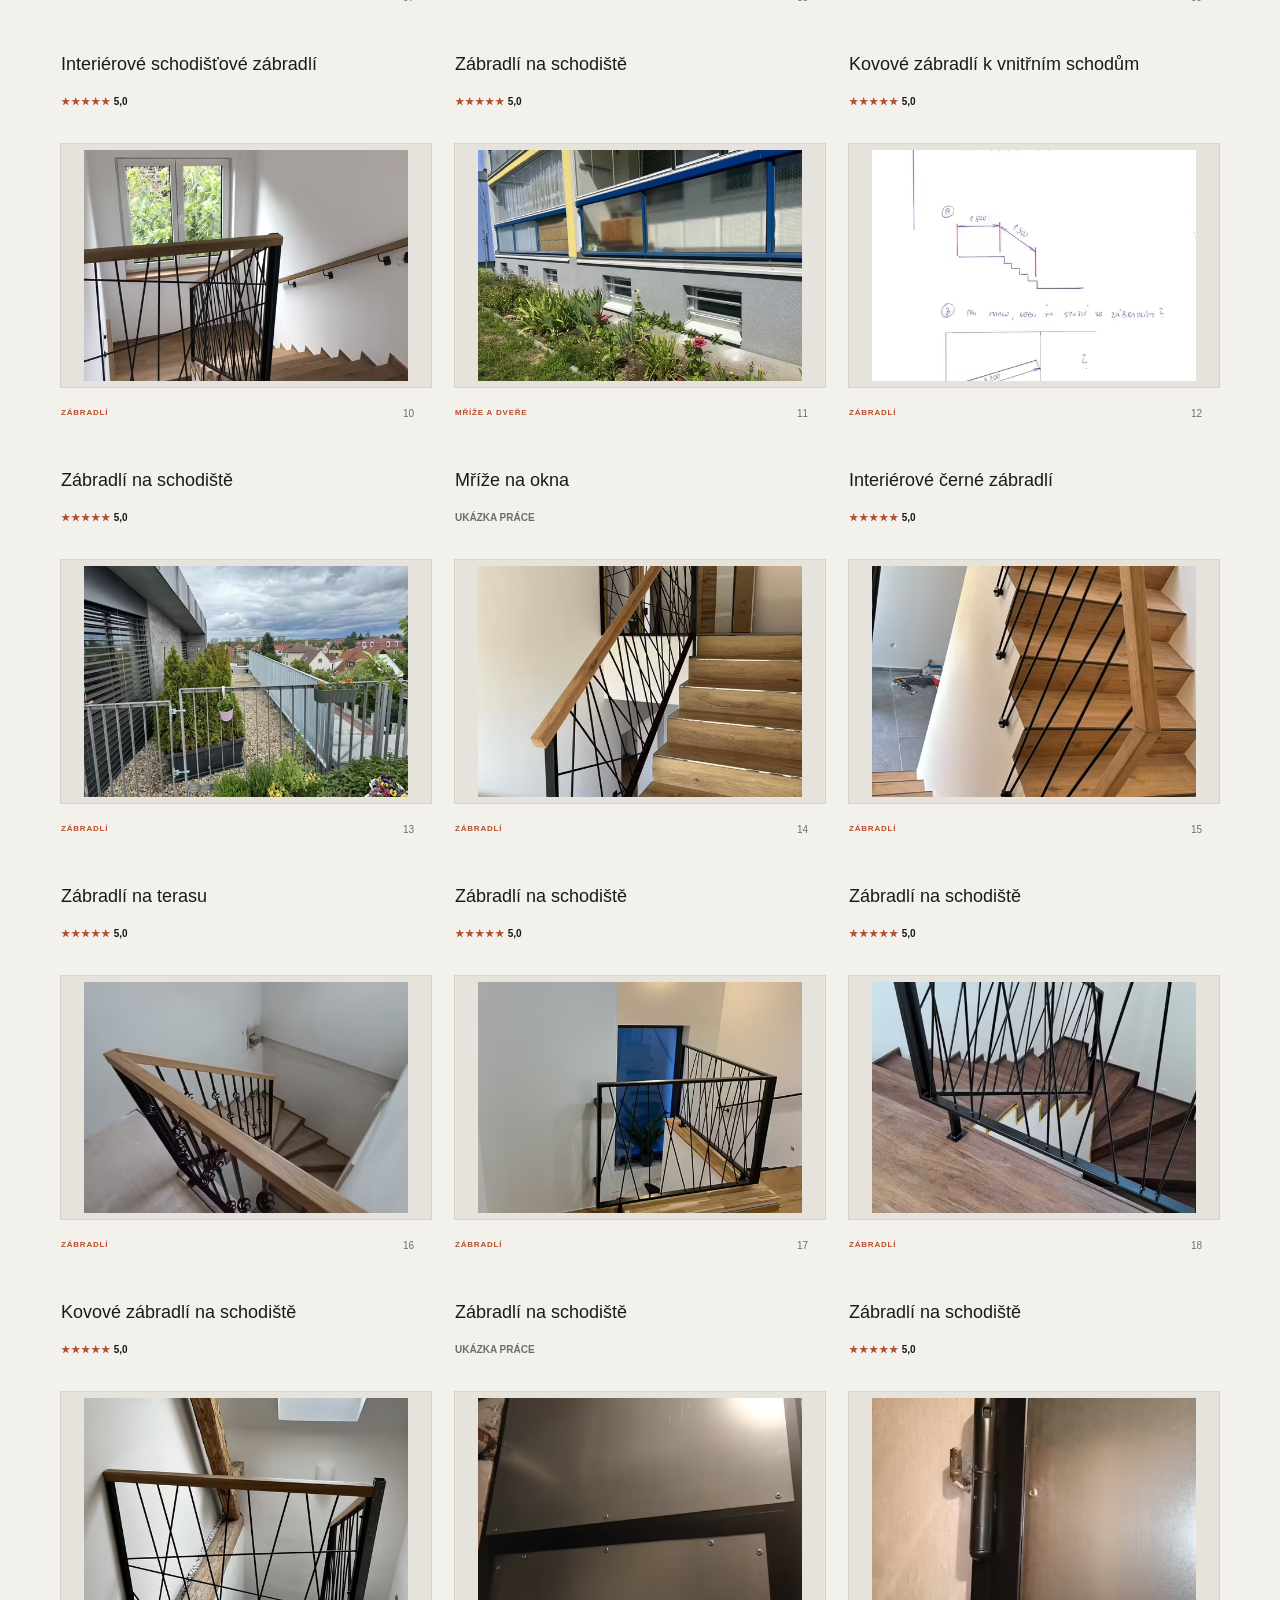
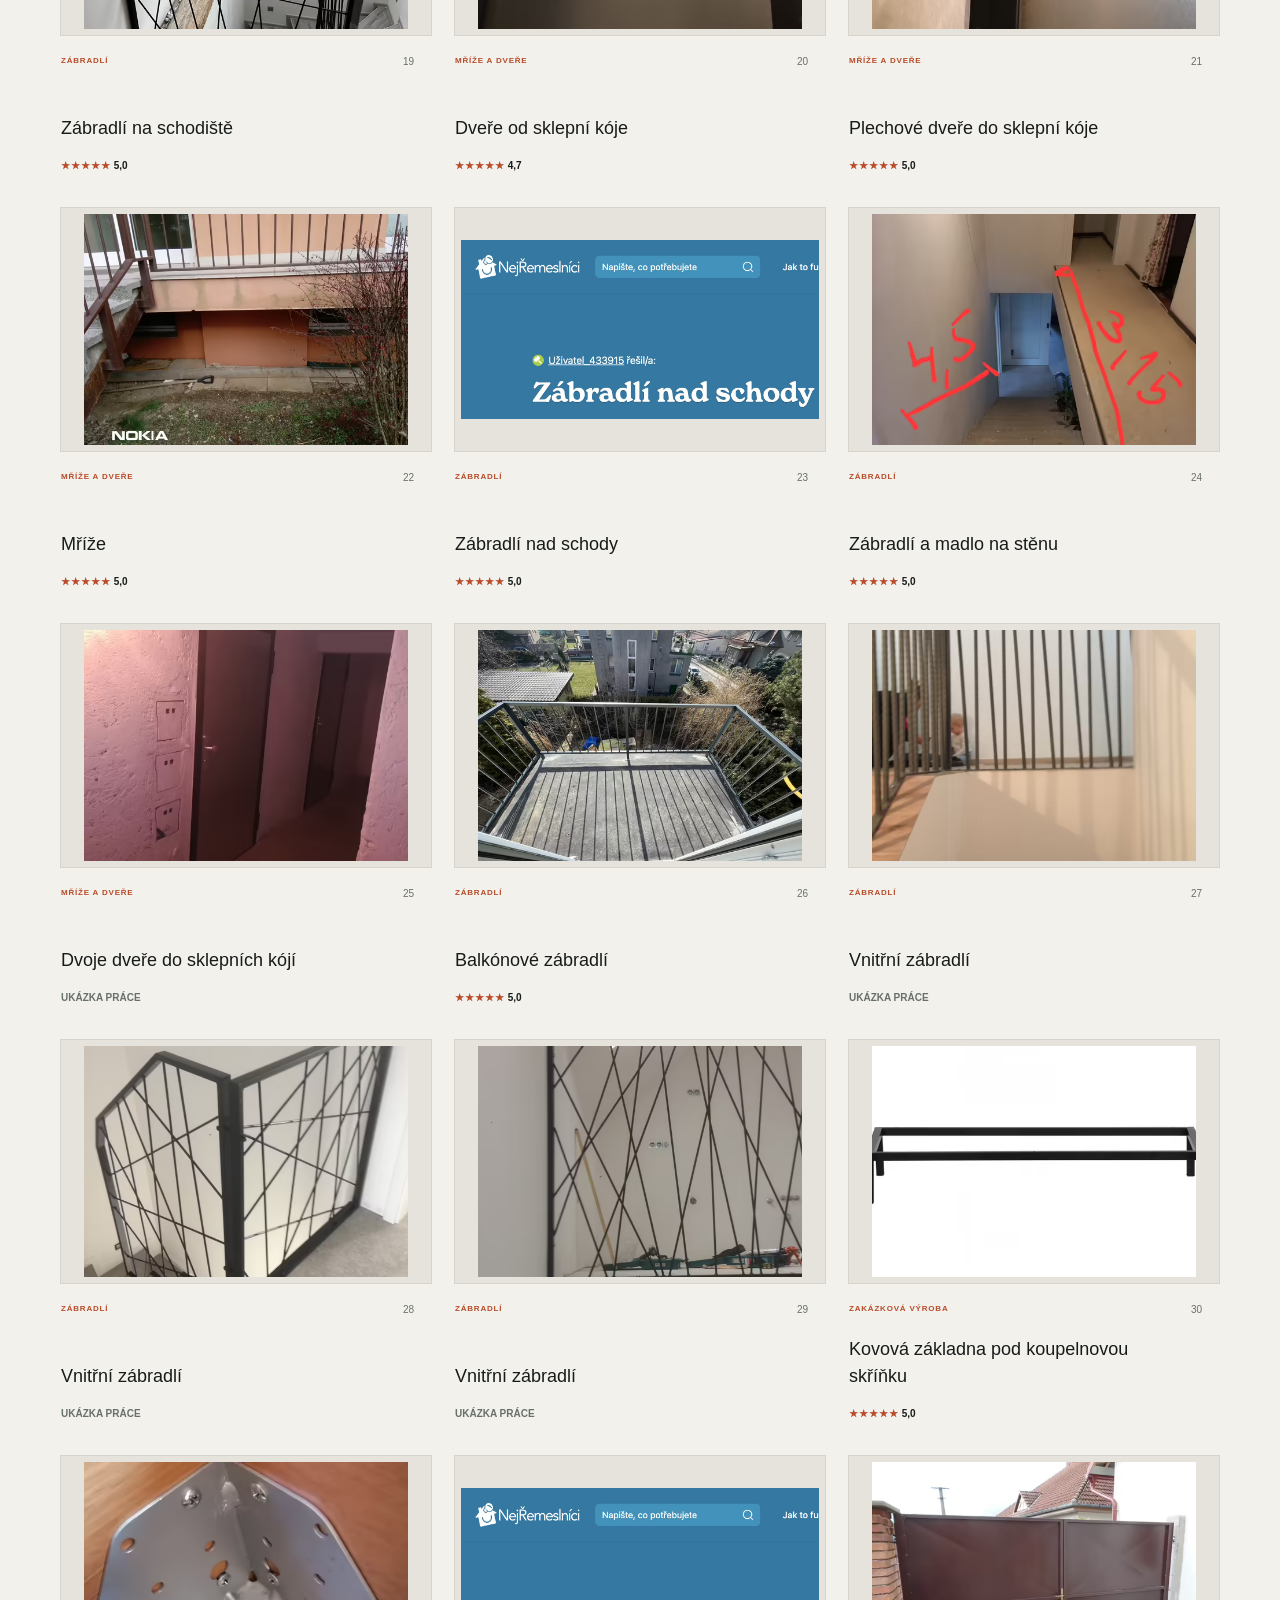
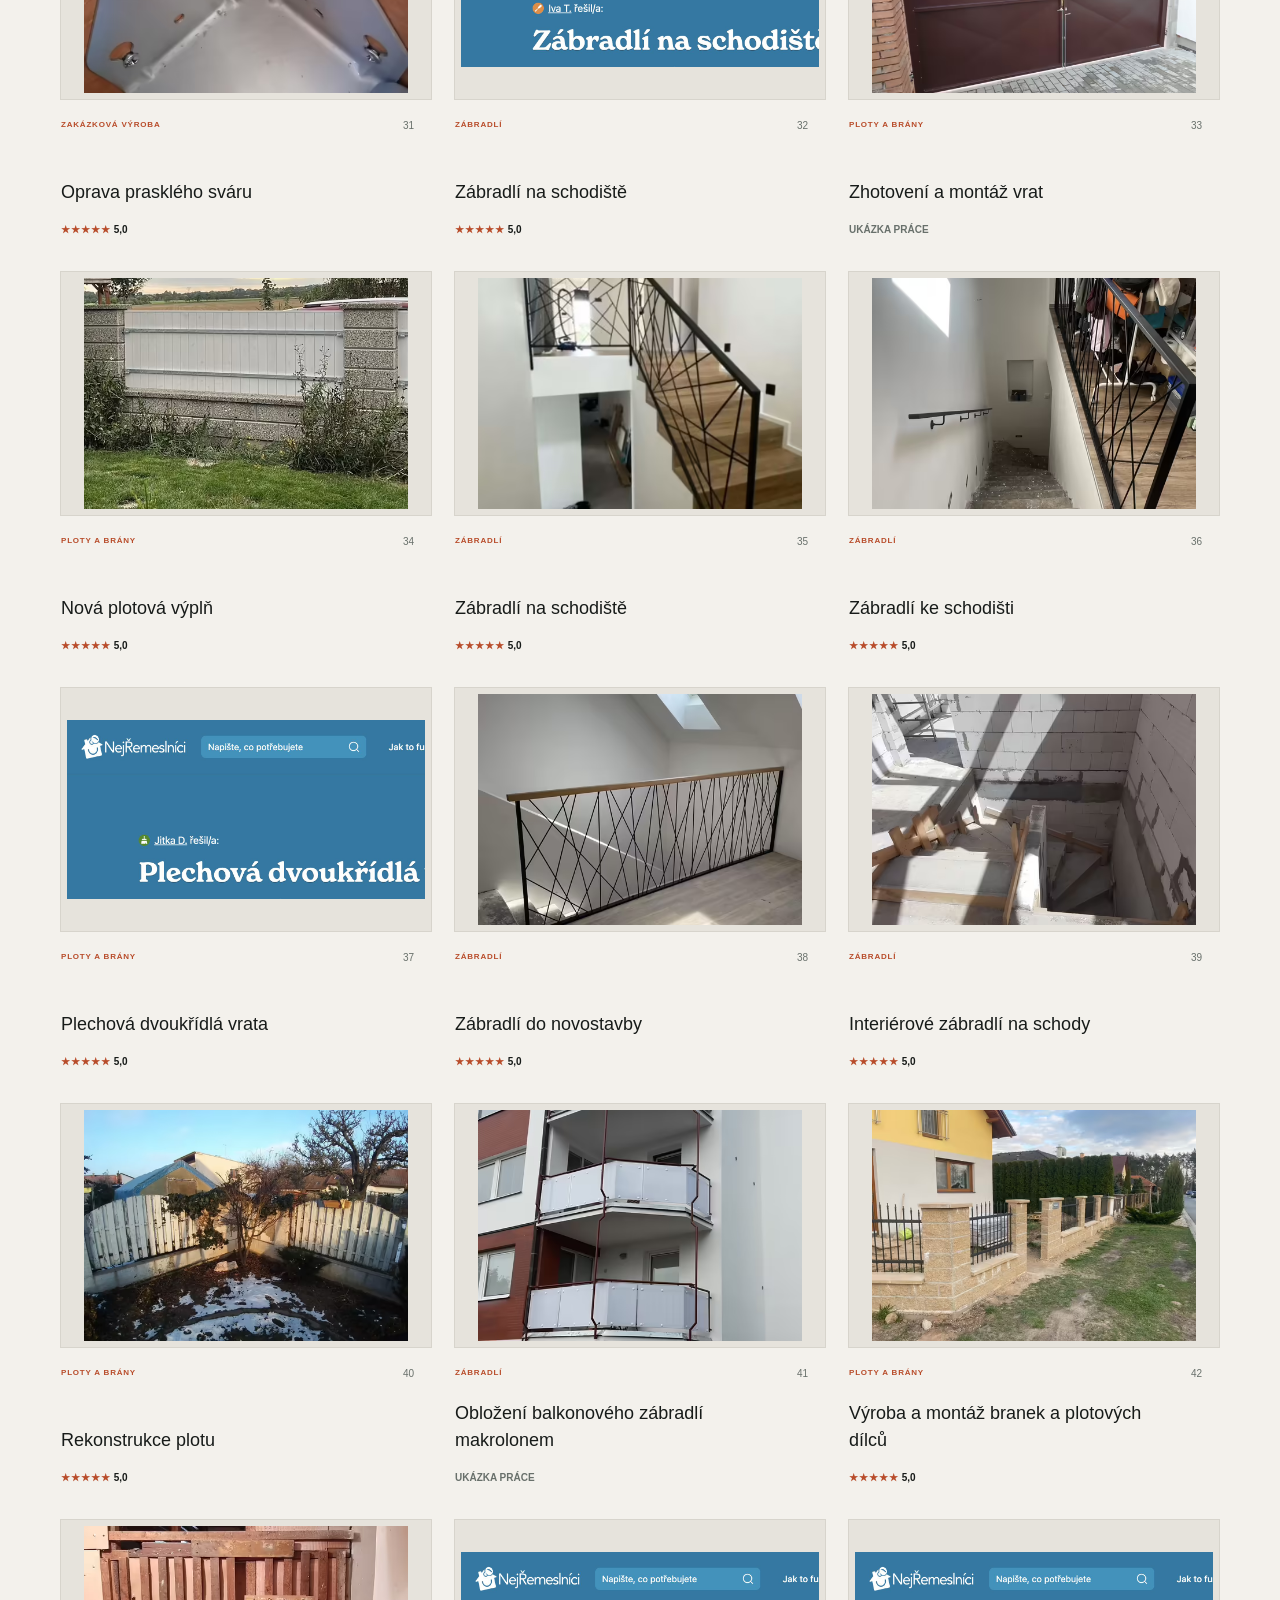
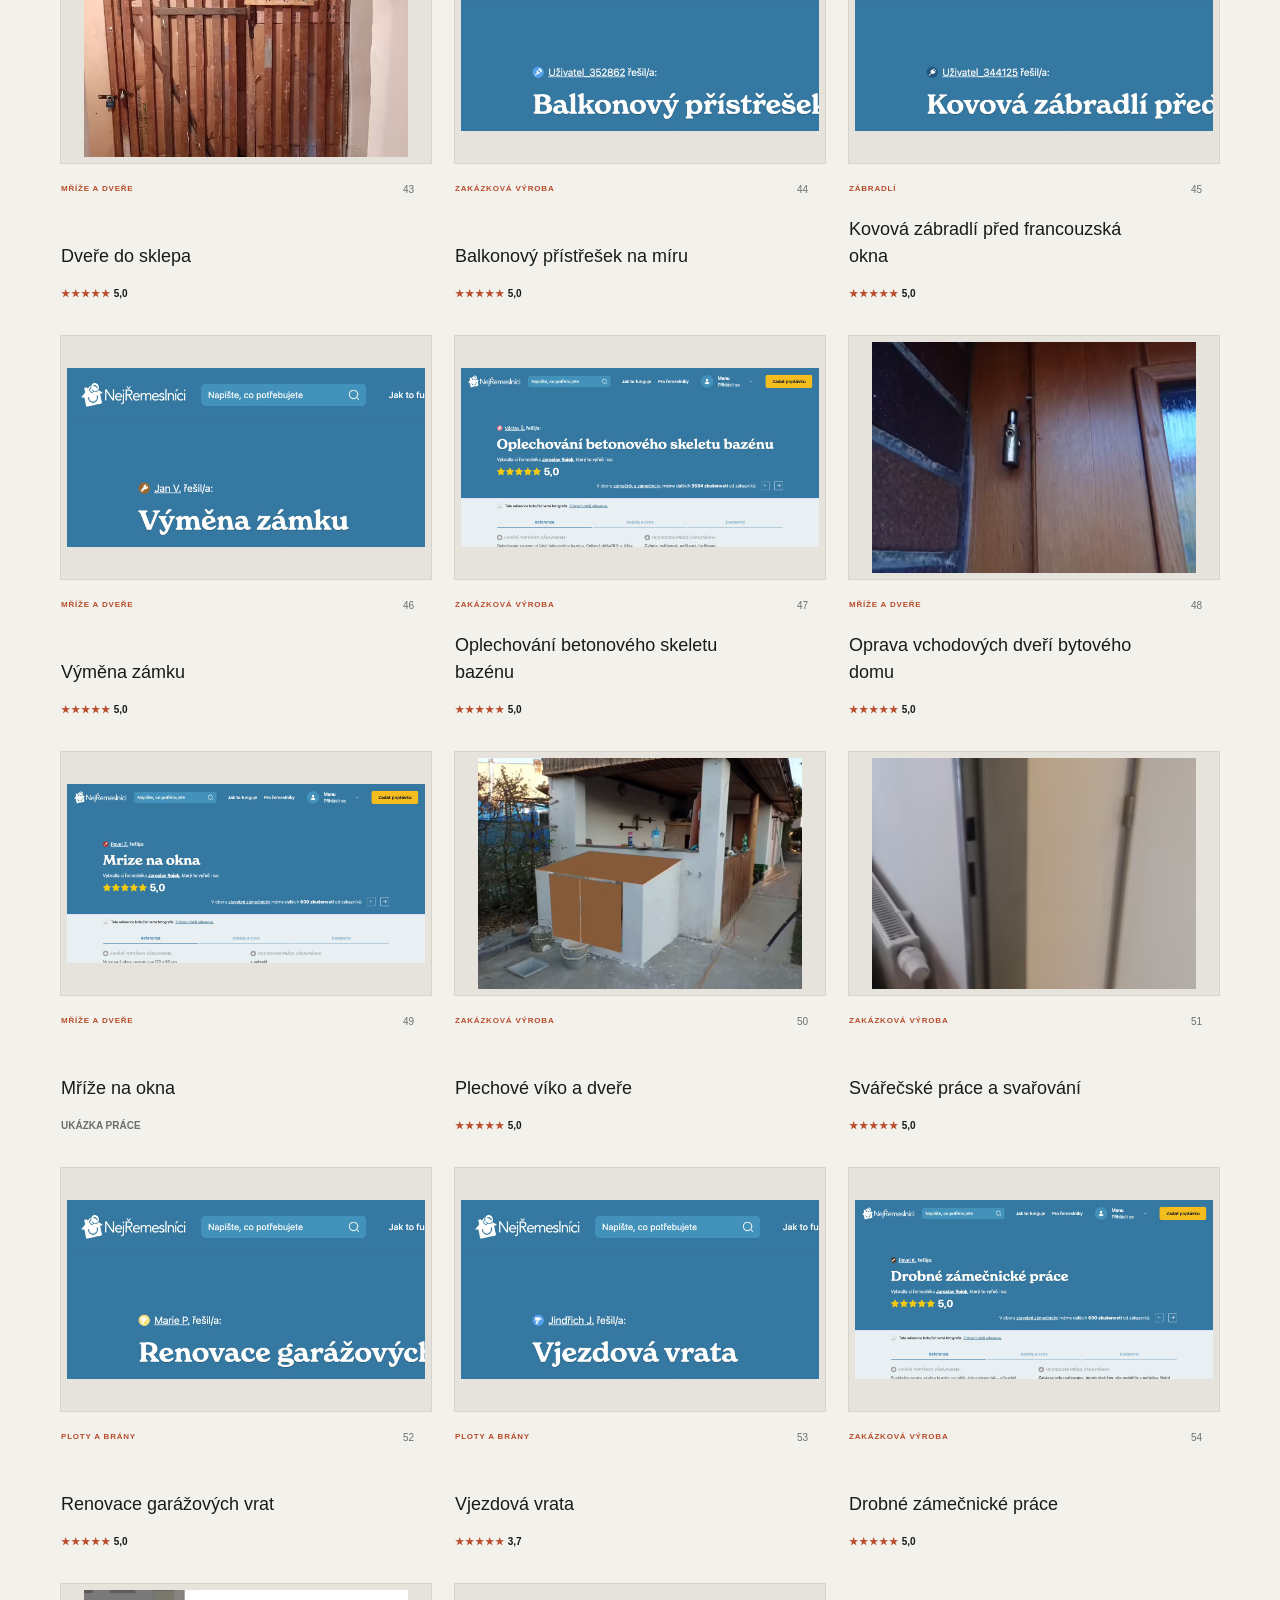
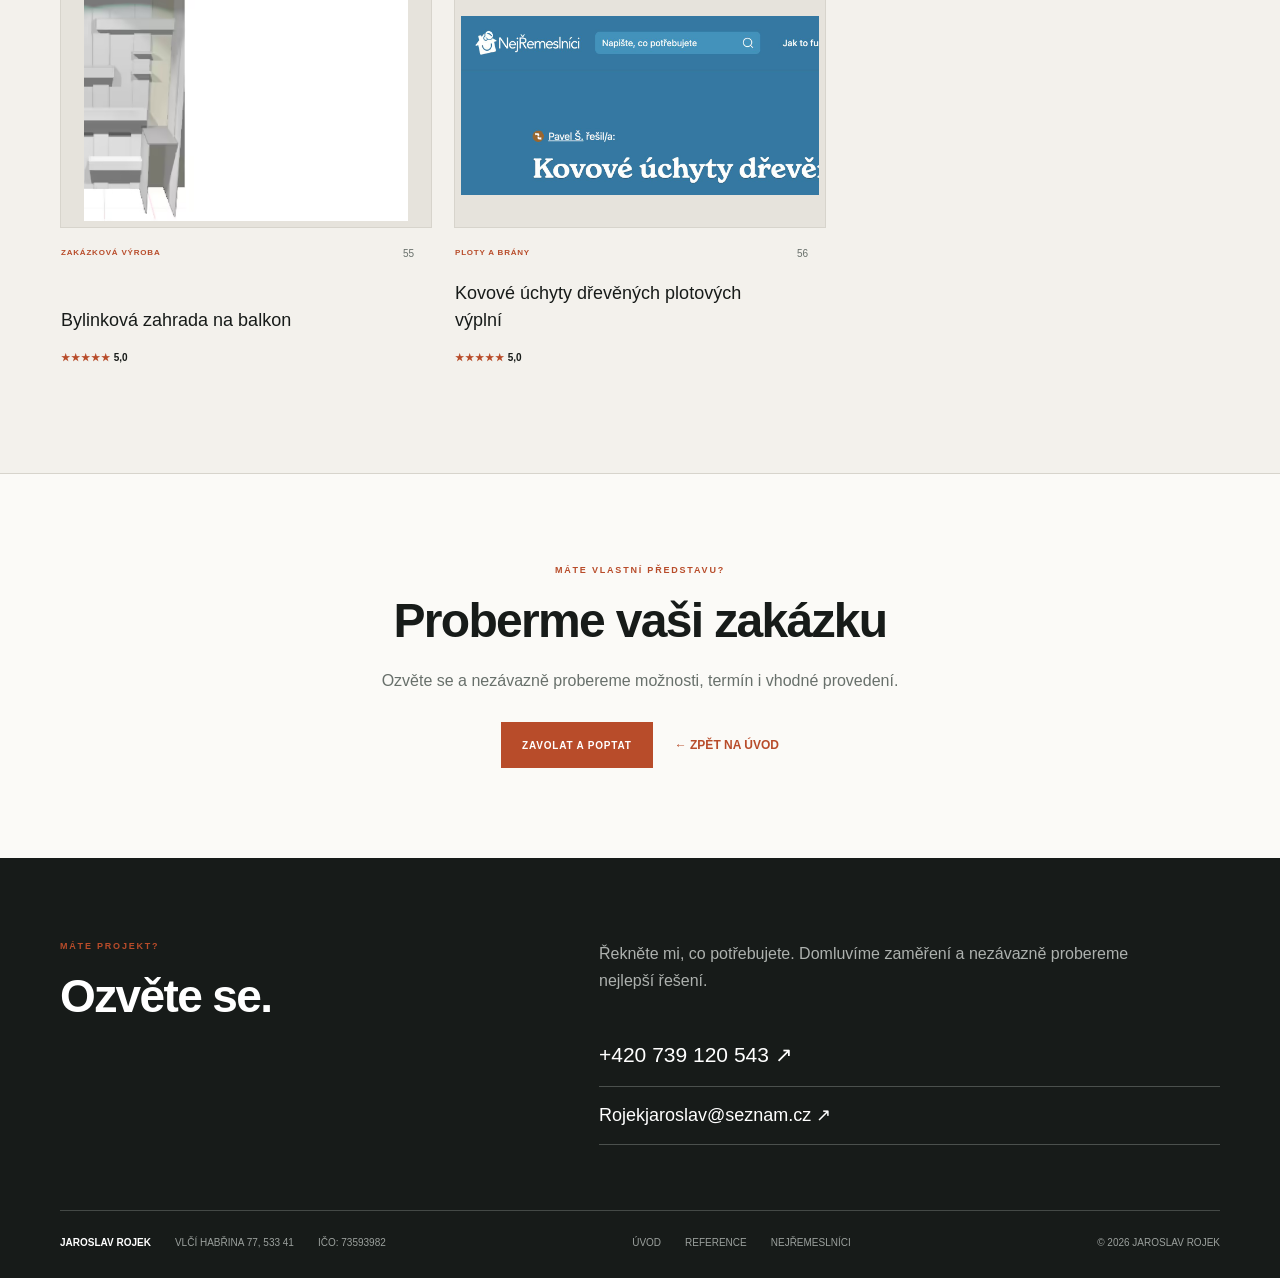
==== commit 64a97ebf: "Remove card arrows and make contact details copyable" ====
--- a/reference/index.html
+++ b/reference/index.html
@@ -1,2 +1,2 @@
 <!DOCTYPE html><html lang="cs"><head><meta charSet="utf-8"/><meta name="viewport" content="width=device-width, initial-scale=1"/><link rel="stylesheet" href="/_next/static/css/index.Bla5kXXj.css" data-rsc-css-href="/_next/static/css/index.Bla5kXXj.css" data-precedence="vite-rsc/importer-resources"/><link rel="modulepreload" fetchPriority="low" href="/_next/static/chunks/index-D1frhrY7.js"/><script src="/_next/static/chunks/rolldown-runtime-C60lm6uB.js" type="module" async=""></script><script src="/_next/static/chunks/framework-BgSIrAUN.js" type="module" async=""></script><link rel="modulepreload" href="/_next/static/chunks/layout-segment-context-BR52dmuB.js" crossorigin=""/><link rel="modulepreload" href="/_next/static/chunks/ReferenceGrid-DPGLbsmF.js" crossorigin=""/><title>Reference | Jaroslav Rojek – kovovýroba a zámečnictví</title><meta name="description" content="Prohlédněte si 56 realizací kovaných zábradlí, plotů, bran, mříží a zakázkové kovovýroby Jaroslava Rojka."/><meta property="og:title" content="Jaroslav Rojek | Kovovýroba a zámečnictví"/><meta property="og:description" content="Kovové výrobky poctivě a na míru."/><meta property="og:type" content="website"/><meta property="og:locale" content="cs_CZ"/><meta name="twitter:card" content="summary"/><meta name="twitter:title" content="Jaroslav Rojek | Kovovýroba a zámečnictví"/><meta name="twitter:description" content="Kovové výrobky poctivě a na míru."/><link rel="shortcut icon" href="/favicon.svg"/><link rel="icon" href="/favicon.svg"/><script>Object.assign(((self[Symbol.for("vinext.navigationRuntime")]??={bootstrap:{routeManifest:null},functions:{}}).bootstrap.rsc??={rsc:[]}),{params:{},nav:{"pathname":"/reference","searchParams":[]}})</script><link rel="modulepreload" href="/_next/static/chunks/index-D1frhrY7.js" />
-</head><body><header class="site-header"><a class="brand" href="/" aria-label="Jaroslav Rojek – úvodní stránka"><span class="mark" aria-hidden="true"><i></i><i></i><i></i></span><span><b>Jaroslav Rojek</b><small>Kovovýroba a zámečnictví</small></span></a><nav aria-label="Hlavní navigace"><a href="/#sluzby">Služby</a><a href="/reference">Reference</a><a href="/#o-mne">O mně</a><a href="/#kontakt">Kontakt</a></nav><a class="header-phone" href="tel:+420739120543"><span class="phone-label-desktop">+420 739 120 543</span><span class="phone-label-mobile">Zavolat</span></a></header><main class="reference-page"><section class="reference-hero"><div><span class="eyebrow">REFERENCE</span><h1>Hotové zakázky</h1></div><div class="reference-lead"><p>Kompletní přehled realizací doložených na profilu NejŘemeslníci.cz. Zábradlí, ploty, brány, mříže i drobné zámečnické práce.</p><div><strong>56</strong><span>REFERENCÍ</span><strong>53×</strong><span>OVĚŘENO</span></div></div></section><section class="references-wrap"><div class="filters" aria-label="Filtrovat reference"><button class="active">Vše<span>56</span></button><button class="">Zábradlí<span>30</span></button><button class="">Ploty a brány<span>8</span></button><button class="">Mříže a dveře<span>10</span></button><button class="">Zakázková výroba<span>8</span></button></div><div class="reference-grid"><a class="reference-card has-image" href="https://www.nejremeslnici.cz/reference/995156-zabradli-na-schodiste?csrc=provider" target="_blank" rel="noreferrer"><img src="/reference-images/995156-zabradli-na-schodiste.avif" alt="Reference: Zábradlí na schodiště" loading="lazy"/><div class="reference-content"><span class="reference-no">01</span><span class="reference-category">Zábradlí</span><h2>Zábradlí na schodiště</h2><div class="reference-rating"><span>★★★★★</span> <!-- -->5,0</div><b class="reference-arrow">↗</b></div></a><a class="reference-card has-image" href="https://www.nejremeslnici.cz/reference/1020225-kov-zabradli?csrc=provider" target="_blank" rel="noreferrer"><img src="/reference-images/1020225-kov-zabradli.avif" alt="Reference: Kovové zábradlí" loading="lazy"/><div class="reference-content"><span class="reference-no">02</span><span class="reference-category">Zábradlí</span><h2>Kovové zábradlí</h2><div class="reference-rating"><span>★★★★★</span> <!-- -->5,0</div><b class="reference-arrow">↗</b></div></a><a class="reference-card has-image" href="https://www.nejremeslnici.cz/reference/970151-zabradli-na-schodiste?csrc=provider" target="_blank" rel="noreferrer"><img src="/reference-images/970151-zabradli-na-schodiste.avif" alt="Reference: Zábradlí na schodiště" loading="lazy"/><div class="reference-content"><span class="reference-no">03</span><span class="reference-category">Zábradlí</span><h2>Zábradlí na schodiště</h2><div class="reference-rating"><span>★★★★★</span> <!-- -->5,0</div><b class="reference-arrow">↗</b></div></a><a class="reference-card has-image" href="https://www.nejremeslnici.cz/reference/934542-schodiste?csrc=provider" target="_blank" rel="noreferrer"><img src="/reference-images/934542-schodiste.avif" alt="Reference: Schodiště" loading="lazy"/><div class="reference-content"><span class="reference-no">04</span><span class="reference-category">Zábradlí</span><h2>Schodiště</h2><div class="reference-rating"><span>★★★★★</span> <!-- -->5,0</div><b class="reference-arrow">↗</b></div></a><a class="reference-card has-image" href="https://www.nejremeslnici.cz/reference/906261-mrizova-oplechovana-sklepni-koje?csrc=provider" target="_blank" rel="noreferrer"><img src="/reference-images/906261-mrizova-oplechovana-sklepni-koje.avif" alt="Reference: Mřížová oplechovaná sklepní kóje" loading="lazy"/><div class="reference-content"><span class="reference-no">05</span><span class="reference-category">Mříže a dveře</span><h2>Mřížová oplechovaná sklepní kóje</h2><div class="reference-rating"><span>★★★★★</span> <!-- -->5,0</div><b class="reference-arrow">↗</b></div></a><a class="reference-card has-image" href="https://www.nejremeslnici.cz/reference/829763-zabradli-na-schodiste?csrc=provider" target="_blank" rel="noreferrer"><img src="/reference-images/829763-zabradli-na-schodiste.avif" alt="Reference: Zábradlí na schodiště" loading="lazy"/><div class="reference-content"><span class="reference-no">06</span><span class="reference-category">Zábradlí</span><h2>Zábradlí na schodiště</h2><div class="reference-rating"><span>★★★★★</span> <!-- -->5,0</div><b class="reference-arrow">↗</b></div></a><a class="reference-card has-image" href="https://www.nejremeslnici.cz/reference/808392-interierove-schodistove-zabradli?csrc=provider" target="_blank" rel="noreferrer"><img src="/reference-images/808392-interierove-schodistove-zabradli.avif" alt="Reference: Interiérové schodišťové zábradlí" loading="lazy"/><div class="reference-content"><span class="reference-no">07</span><span class="reference-category">Zábradlí</span><h2>Interiérové schodišťové zábradlí</h2><div class="reference-rating"><span>★★★★★</span> <!-- -->5,0</div><b class="reference-arrow">↗</b></div></a><a class="reference-card has-image" href="https://www.nejremeslnici.cz/reference/833510-zabradli-na-schodiste?csrc=provider" target="_blank" rel="noreferrer"><img src="/reference-images/833510-zabradli-na-schodiste.avif" alt="Reference: Zábradlí na schodiště" loading="lazy"/><div class="reference-content"><span class="reference-no">08</span><span class="reference-category">Zábradlí</span><h2>Zábradlí na schodiště</h2><div class="reference-rating"><span>★★★★★</span> <!-- -->5,0</div><b class="reference-arrow">↗</b></div></a><a class="reference-card has-image" href="https://www.nejremeslnici.cz/reference/824775-kovove-zabradli-k-vnitrnim-schodum?csrc=provider" target="_blank" rel="noreferrer"><img src="/reference-images/824775-kovove-zabradli-k-vnitrnim-schodum.avif" alt="Reference: Kovové zábradlí k vnitřním schodům" loading="lazy"/><div class="reference-content"><span class="reference-no">09</span><span class="reference-category">Zábradlí</span><h2>Kovové zábradlí k vnitřním schodům</h2><div class="reference-rating"><span>★★★★★</span> <!-- -->5,0</div><b class="reference-arrow">↗</b></div></a><a class="reference-card has-image" href="https://www.nejremeslnici.cz/reference/818370-zabradli-na-schodiste?csrc=provider" target="_blank" rel="noreferrer"><img src="/reference-images/818370-zabradli-na-schodiste.avif" alt="Reference: Zábradlí na schodiště" loading="lazy"/><div class="reference-content"><span class="reference-no">10</span><span class="reference-category">Zábradlí</span><h2>Zábradlí na schodiště</h2><div class="reference-rating"><span>★★★★★</span> <!-- -->5,0</div><b class="reference-arrow">↗</b></div></a><a class="reference-card has-image" href="https://www.nejremeslnici.cz/reference/795398-mrize-na-okna?csrc=provider" target="_blank" rel="noreferrer"><img src="/reference-images/795398-mrize-na-okna.avif" alt="Reference: Mříže na okna" loading="lazy"/><div class="reference-content"><span class="reference-no">11</span><span class="reference-category">Mříže a dveře</span><h2>Mříže na okna</h2><div class="reference-rating sample">Ukázka práce</div><b class="reference-arrow">↗</b></div></a><a class="reference-card has-image" href="https://www.nejremeslnici.cz/reference/797802-interierove-cerne-zabradli?csrc=provider" target="_blank" rel="noreferrer"><img src="/reference-images/797802-interierove-cerne-zabradli.avif" alt="Reference: Interiérové černé zábradlí" loading="lazy"/><div class="reference-content"><span class="reference-no">12</span><span class="reference-category">Zábradlí</span><h2>Interiérové černé zábradlí</h2><div class="reference-rating"><span>★★★★★</span> <!-- -->5,0</div><b class="reference-arrow">↗</b></div></a><a class="reference-card has-image" href="https://www.nejremeslnici.cz/reference/782161-zabradli-na-terasu?csrc=provider" target="_blank" rel="noreferrer"><img src="/reference-images/782161-zabradli-na-terasu.avif" alt="Reference: Zábradlí na terasu" loading="lazy"/><div class="reference-content"><span class="reference-no">13</span><span class="reference-category">Zábradlí</span><h2>Zábradlí na terasu</h2><div class="reference-rating"><span>★★★★★</span> <!-- -->5,0</div><b class="reference-arrow">↗</b></div></a><a class="reference-card has-image" href="https://www.nejremeslnici.cz/reference/785620-zabradli-na-schodiste?csrc=provider" target="_blank" rel="noreferrer"><img src="/reference-images/785620-zabradli-na-schodiste.avif" alt="Reference: Zábradlí na schodiště" loading="lazy"/><div class="reference-content"><span class="reference-no">14</span><span class="reference-category">Zábradlí</span><h2>Zábradlí na schodiště</h2><div class="reference-rating"><span>★★★★★</span> <!-- -->5,0</div><b class="reference-arrow">↗</b></div></a><a class="reference-card has-image" href="https://www.nejremeslnici.cz/reference/782167-zabradli-na-schodiste?csrc=provider" target="_blank" rel="noreferrer"><img src="/reference-images/782167-zabradli-na-schodiste.avif" alt="Reference: Zábradlí na schodiště" loading="lazy"/><div class="reference-content"><span class="reference-no">15</span><span class="reference-category">Zábradlí</span><h2>Zábradlí na schodiště</h2><div class="reference-rating"><span>★★★★★</span> <!-- -->5,0</div><b class="reference-arrow">↗</b></div></a><a class="reference-card has-image" href="https://www.nejremeslnici.cz/reference/782201-kovove-zabradli-na-schodiste?csrc=provider" target="_blank" rel="noreferrer"><img src="/reference-images/782201-kovove-zabradli-na-schodiste.avif" alt="Reference: Kovové zábradlí na schodiště" loading="lazy"/><div class="reference-content"><span class="reference-no">16</span><span class="reference-category">Zábradlí</span><h2>Kovové zábradlí na schodiště</h2><div class="reference-rating"><span>★★★★★</span> <!-- -->5,0</div><b class="reference-arrow">↗</b></div></a><a class="reference-card has-image" href="https://www.nejremeslnici.cz/reference/778542-zabradli-na-schodiste?csrc=provider" target="_blank" rel="noreferrer"><img src="/reference-images/778542-zabradli-na-schodiste.avif" alt="Reference: Zábradlí na schodiště" loading="lazy"/><div class="reference-content"><span class="reference-no">17</span><span class="reference-category">Zábradlí</span><h2>Zábradlí na schodiště</h2><div class="reference-rating sample">Ukázka práce</div><b class="reference-arrow">↗</b></div></a><a class="reference-card has-image" href="https://www.nejremeslnici.cz/reference/770162-zabradli-na-schodiste?csrc=provider" target="_blank" rel="noreferrer"><img src="/reference-images/770162-zabradli-na-schodiste.avif" alt="Reference: Zábradlí na schodiště" loading="lazy"/><div class="reference-content"><span class="reference-no">18</span><span class="reference-category">Zábradlí</span><h2>Zábradlí na schodiště</h2><div class="reference-rating"><span>★★★★★</span> <!-- -->5,0</div><b class="reference-arrow">↗</b></div></a><a class="reference-card has-image" href="https://www.nejremeslnici.cz/reference/761879-zabradli-na-schodiste?csrc=provider" target="_blank" rel="noreferrer"><img src="/reference-images/761879-zabradli-na-schodiste.avif" alt="Reference: Zábradlí na schodiště" loading="lazy"/><div class="reference-content"><span class="reference-no">19</span><span class="reference-category">Zábradlí</span><h2>Zábradlí na schodiště</h2><div class="reference-rating"><span>★★★★★</span> <!-- -->5,0</div><b class="reference-arrow">↗</b></div></a><a class="reference-card has-image" href="https://www.nejremeslnici.cz/reference/747523-dvere-od-sklepni-koje?csrc=provider" target="_blank" rel="noreferrer"><img src="/reference-images/747523-dvere-od-sklepni-koje.avif" alt="Reference: Dveře od sklepní kóje" loading="lazy"/><div class="reference-content"><span class="reference-no">20</span><span class="reference-category">Mříže a dveře</span><h2>Dveře od sklepní kóje</h2><div class="reference-rating"><span>★★★★★</span> <!-- -->4,7</div><b class="reference-arrow">↗</b></div></a><a class="reference-card has-image" href="https://www.nejremeslnici.cz/reference/742970-plechove-dvere-do-sklepni-koje-v-panelovem-dome?csrc=provider" target="_blank" rel="noreferrer"><img src="/reference-images/742970-plechove-dvere-do-sklepni-koje-v-panelovem-dome.avif" alt="Reference: Plechové dveře do sklepní kóje" loading="lazy"/><div class="reference-content"><span class="reference-no">21</span><span class="reference-category">Mříže a dveře</span><h2>Plechové dveře do sklepní kóje</h2><div class="reference-rating"><span>★★★★★</span> <!-- -->5,0</div><b class="reference-arrow">↗</b></div></a><a class="reference-card has-image" href="https://www.nejremeslnici.cz/reference/723891-mrize?csrc=provider" target="_blank" rel="noreferrer"><img src="/reference-images/723891-mrize.avif" alt="Reference: Mříže" loading="lazy"/><div class="reference-content"><span class="reference-no">22</span><span class="reference-category">Mříže a dveře</span><h2>Mříže</h2><div class="reference-rating"><span>★★★★★</span> <!-- -->5,0</div><b class="reference-arrow">↗</b></div></a><a class="reference-card has-image" href="https://www.nejremeslnici.cz/reference/733745-zabradli-nad-schody?csrc=provider" target="_blank" rel="noreferrer"><img src="/reference-images/733745-zabradli-nad-schody.png" alt="Reference: Zábradlí nad schody" loading="lazy"/><div class="reference-content"><span class="reference-no">23</span><span class="reference-category">Zábradlí</span><h2>Zábradlí nad schody</h2><div class="reference-rating"><span>★★★★★</span> <!-- -->5,0</div><b class="reference-arrow">↗</b></div></a><a class="reference-card has-image" href="https://www.nejremeslnici.cz/reference/726681-poptavam-vyrobu-a-instalaci-zabradli-a-madlo-na-stenu-rovne-nad-schody-do-rodinne?csrc=provider" target="_blank" rel="noreferrer"><img src="/reference-images/726681-poptavam-vyrobu-a-instalaci-zabradli-a-madlo-na-stenu-rovne-nad-schody-do-rodinne.avif" alt="Reference: Zábradlí a madlo na stěnu" loading="lazy"/><div class="reference-content"><span class="reference-no">24</span><span class="reference-category">Zábradlí</span><h2>Zábradlí a madlo na stěnu</h2><div class="reference-rating"><span>★★★★★</span> <!-- -->5,0</div><b class="reference-arrow">↗</b></div></a><a class="reference-card has-image" href="https://www.nejremeslnici.cz/reference/725122-2x-dvere-do-sklepnich-koji?csrc=provider" target="_blank" rel="noreferrer"><img src="/reference-images/725122-2x-dvere-do-sklepnich-koji.avif" alt="Reference: Dvoje dveře do sklepních kójí" loading="lazy"/><div class="reference-content"><span class="reference-no">25</span><span class="reference-category">Mříže a dveře</span><h2>Dvoje dveře do sklepních kójí</h2><div class="reference-rating sample">Ukázka práce</div><b class="reference-arrow">↗</b></div></a><a class="reference-card has-image" href="https://www.nejremeslnici.cz/reference/715428-balkonove-zabradli?csrc=provider" target="_blank" rel="noreferrer"><img src="/reference-images/715428-balkonove-zabradli.avif" alt="Reference: Balkónové zábradlí" loading="lazy"/><div class="reference-content"><span class="reference-no">26</span><span class="reference-category">Zábradlí</span><h2>Balkónové zábradlí</h2><div class="reference-rating"><span>★★★★★</span> <!-- -->5,0</div><b class="reference-arrow">↗</b></div></a><a class="reference-card has-image" href="https://www.nejremeslnici.cz/reference/713545-vnitrni-zabradli?csrc=provider" target="_blank" rel="noreferrer"><img src="/reference-images/713545-vnitrni-zabradli.avif" alt="Reference: Vnitřní zábradlí" loading="lazy"/><div class="reference-content"><span class="reference-no">27</span><span class="reference-category">Zábradlí</span><h2>Vnitřní zábradlí</h2><div class="reference-rating sample">Ukázka práce</div><b class="reference-arrow">↗</b></div></a><a class="reference-card has-image" href="https://www.nejremeslnici.cz/reference/713544-vnitrni-zabradli?csrc=provider" target="_blank" rel="noreferrer"><img src="/reference-images/713544-vnitrni-zabradli.avif" alt="Reference: Vnitřní zábradlí" loading="lazy"/><div class="reference-content"><span class="reference-no">28</span><span class="reference-category">Zábradlí</span><h2>Vnitřní zábradlí</h2><div class="reference-rating sample">Ukázka práce</div><b class="reference-arrow">↗</b></div></a><a class="reference-card has-image" href="https://www.nejremeslnici.cz/reference/713542-vnitrni-zabradli?csrc=provider" target="_blank" rel="noreferrer"><img src="/reference-images/713542-vnitrni-zabradli.avif" alt="Reference: Vnitřní zábradlí" loading="lazy"/><div class="reference-content"><span class="reference-no">29</span><span class="reference-category">Zábradlí</span><h2>Vnitřní zábradlí</h2><div class="reference-rating sample">Ukázka práce</div><b class="reference-arrow">↗</b></div></a><a class="reference-card has-image" href="https://www.nejremeslnici.cz/reference/707599-vyrobeni-kovove-zakladny-podnozi-pod-koupelnovou-skrinku?csrc=provider" target="_blank" rel="noreferrer"><img src="/reference-images/707599-vyrobeni-kovove-zakladny-podnozi-pod-koupelnovou-skrinku.avif" alt="Reference: Kovová základna pod koupelnovou skříňku" loading="lazy"/><div class="reference-content"><span class="reference-no">30</span><span class="reference-category">Zakázková výroba</span><h2>Kovová základna pod koupelnovou skříňku</h2><div class="reference-rating"><span>★★★★★</span> <!-- -->5,0</div><b class="reference-arrow">↗</b></div></a><a class="reference-card has-image" href="https://www.nejremeslnici.cz/reference/705656-praskly-svar?csrc=provider" target="_blank" rel="noreferrer"><img src="/reference-images/705656-praskly-svar.avif" alt="Reference: Oprava prasklého sváru" loading="lazy"/><div class="reference-content"><span class="reference-no">31</span><span class="reference-category">Zakázková výroba</span><h2>Oprava prasklého sváru</h2><div class="reference-rating"><span>★★★★★</span> <!-- -->5,0</div><b class="reference-arrow">↗</b></div></a><a class="reference-card has-image" href="https://www.nejremeslnici.cz/reference/686159-zabradli-na-schodiste?csrc=provider" target="_blank" rel="noreferrer"><img src="/reference-images/686159-zabradli-na-schodiste.png" alt="Reference: Zábradlí na schodiště" loading="lazy"/><div class="reference-content"><span class="reference-no">32</span><span class="reference-category">Zábradlí</span><h2>Zábradlí na schodiště</h2><div class="reference-rating"><span>★★★★★</span> <!-- -->5,0</div><b class="reference-arrow">↗</b></div></a><a class="reference-card has-image" href="https://www.nejremeslnici.cz/reference/686558-zhotoveni-a-montaz-vrat?csrc=provider" target="_blank" rel="noreferrer"><img src="/reference-images/686558-zhotoveni-a-montaz-vrat.avif" alt="Reference: Zhotovení a montáž vrat" loading="lazy"/><div class="reference-content"><span class="reference-no">33</span><span class="reference-category">Ploty a brány</span><h2>Zhotovení a montáž vrat</h2><div class="reference-rating sample">Ukázka práce</div><b class="reference-arrow">↗</b></div></a><a class="reference-card has-image" href="https://www.nejremeslnici.cz/reference/682823-nova-plotova-vypln?csrc=provider" target="_blank" rel="noreferrer"><img src="/reference-images/682823-nova-plotova-vypln.avif" alt="Reference: Nová plotová výplň" loading="lazy"/><div class="reference-content"><span class="reference-no">34</span><span class="reference-category">Ploty a brány</span><h2>Nová plotová výplň</h2><div class="reference-rating"><span>★★★★★</span> <!-- -->5,0</div><b class="reference-arrow">↗</b></div></a><a class="reference-card has-image" href="https://www.nejremeslnici.cz/reference/670969-zabradli-na-schodiste?csrc=provider" target="_blank" rel="noreferrer"><img src="/reference-images/670969-zabradli-na-schodiste.avif" alt="Reference: Zábradlí na schodiště" loading="lazy"/><div class="reference-content"><span class="reference-no">35</span><span class="reference-category">Zábradlí</span><h2>Zábradlí na schodiště</h2><div class="reference-rating"><span>★★★★★</span> <!-- -->5,0</div><b class="reference-arrow">↗</b></div></a><a class="reference-card has-image" href="https://www.nejremeslnici.cz/reference/672886-zabradli-ke-schodisti?csrc=provider" target="_blank" rel="noreferrer"><img src="/reference-images/672886-zabradli-ke-schodisti.avif" alt="Reference: Zábradlí ke schodišti" loading="lazy"/><div class="reference-content"><span class="reference-no">36</span><span class="reference-category">Zábradlí</span><h2>Zábradlí ke schodišti</h2><div class="reference-rating"><span>★★★★★</span> <!-- -->5,0</div><b class="reference-arrow">↗</b></div></a><a class="reference-card has-image" href="https://www.nejremeslnici.cz/reference/659408-plechova-dvoukridla-vrata?csrc=provider" target="_blank" rel="noreferrer"><img src="/reference-images/659408-plechova-dvoukridla-vrata.png" alt="Reference: Plechová dvoukřídlá vrata" loading="lazy"/><div class="reference-content"><span class="reference-no">37</span><span class="reference-category">Ploty a brány</span><h2>Plechová dvoukřídlá vrata</h2><div class="reference-rating"><span>★★★★★</span> <!-- -->5,0</div><b class="reference-arrow">↗</b></div></a><a class="reference-card has-image" href="https://www.nejremeslnici.cz/reference/655305-zabradli-novostavba-rd?csrc=provider" target="_blank" rel="noreferrer"><img src="/reference-images/655305-zabradli-novostavba-rd.avif" alt="Reference: Zábradlí do novostavby" loading="lazy"/><div class="reference-content"><span class="reference-no">38</span><span class="reference-category">Zábradlí</span><h2>Zábradlí do novostavby</h2><div class="reference-rating"><span>★★★★★</span> <!-- -->5,0</div><b class="reference-arrow">↗</b></div></a><a class="reference-card has-image" href="https://www.nejremeslnici.cz/reference/602593-interierove-zabradli-na-schody?csrc=provider" target="_blank" rel="noreferrer"><img src="/reference-images/602593-interierove-zabradli-na-schody.avif" alt="Reference: Interiérové zábradlí na schody" loading="lazy"/><div class="reference-content"><span class="reference-no">39</span><span class="reference-category">Zábradlí</span><h2>Interiérové zábradlí na schody</h2><div class="reference-rating"><span>★★★★★</span> <!-- -->5,0</div><b class="reference-arrow">↗</b></div></a><a class="reference-card has-image" href="https://www.nejremeslnici.cz/reference/645572-rekonstrukce-plotu?csrc=provider" target="_blank" rel="noreferrer"><img src="/reference-images/645572-rekonstrukce-plotu.avif" alt="Reference: Rekonstrukce plotu" loading="lazy"/><div class="reference-content"><span class="reference-no">40</span><span class="reference-category">Ploty a brány</span><h2>Rekonstrukce plotu</h2><div class="reference-rating"><span>★★★★★</span> <!-- -->5,0</div><b class="reference-arrow">↗</b></div></a><a class="reference-card has-image" href="https://www.nejremeslnici.cz/reference/595717-oblozeni-zabradli-na-balkonu-makrolonem?csrc=provider" target="_blank" rel="noreferrer"><img src="/reference-images/595717-oblozeni-zabradli-na-balkonu-makrolonem.avif" alt="Reference: Obložení balkonového zábradlí makrolonem" loading="lazy"/><div class="reference-content"><span class="reference-no">41</span><span class="reference-category">Zábradlí</span><h2>Obložení balkonového zábradlí makrolonem</h2><div class="reference-rating sample">Ukázka práce</div><b class="reference-arrow">↗</b></div></a><a class="reference-card has-image" href="https://www.nejremeslnici.cz/reference/568648-vyroba-a-montaz-branek-a-plotovych-dilcu?csrc=provider" target="_blank" rel="noreferrer"><img src="/reference-images/568648-vyroba-a-montaz-branek-a-plotovych-dilcu.avif" alt="Reference: Výroba a montáž branek a plotových dílců" loading="lazy"/><div class="reference-content"><span class="reference-no">42</span><span class="reference-category">Ploty a brány</span><h2>Výroba a montáž branek a plotových dílců</h2><div class="reference-rating"><span>★★★★★</span> <!-- -->5,0</div><b class="reference-arrow">↗</b></div></a><a class="reference-card has-image" href="https://www.nejremeslnici.cz/reference/579337-dvere-do-sklepa?csrc=provider" target="_blank" rel="noreferrer"><img src="/reference-images/579337-dvere-do-sklepa.avif" alt="Reference: Dveře do sklepa" loading="lazy"/><div class="reference-content"><span class="reference-no">43</span><span class="reference-category">Mříže a dveře</span><h2>Dveře do sklepa</h2><div class="reference-rating"><span>★★★★★</span> <!-- -->5,0</div><b class="reference-arrow">↗</b></div></a><a class="reference-card has-image" href="https://www.nejremeslnici.cz/reference/567410-balkonovy-pristresek-na-miru?csrc=provider" target="_blank" rel="noreferrer"><img src="/reference-images/567410-balkonovy-pristresek-na-miru.png" alt="Reference: Balkonový přístřešek na míru" loading="lazy"/><div class="reference-content"><span class="reference-no">44</span><span class="reference-category">Zakázková výroba</span><h2>Balkonový přístřešek na míru</h2><div class="reference-rating"><span>★★★★★</span> <!-- -->5,0</div><b class="reference-arrow">↗</b></div></a><a class="reference-card has-image" href="https://www.nejremeslnici.cz/reference/550743-kovova-zabradli-pred-francouzska-okna?csrc=provider" target="_blank" rel="noreferrer"><img src="/reference-images/550743-kovova-zabradli-pred-francouzska-okna.png" alt="Reference: Kovová zábradlí před francouzská okna" loading="lazy"/><div class="reference-content"><span class="reference-no">45</span><span class="reference-category">Zábradlí</span><h2>Kovová zábradlí před francouzská okna</h2><div class="reference-rating"><span>★★★★★</span> <!-- -->5,0</div><b class="reference-arrow">↗</b></div></a><a class="reference-card has-image" href="https://www.nejremeslnici.cz/reference/557885-vymena-zamku?csrc=provider" target="_blank" rel="noreferrer"><img src="/reference-images/557885-vymena-zamku.png" alt="Reference: Výměna zámku" loading="lazy"/><div class="reference-content"><span class="reference-no">46</span><span class="reference-category">Mříže a dveře</span><h2>Výměna zámku</h2><div class="reference-rating"><span>★★★★★</span> <!-- -->5,0</div><b class="reference-arrow">↗</b></div></a><a class="reference-card has-image" href="https://www.nejremeslnici.cz/reference/513104-oplechovani-betonoveho-skeletu-bazenu?csrc=provider" target="_blank" rel="noreferrer"><img src="/reference-images/513104-oplechovani-betonoveho-skeletu-bazenu.png" alt="Reference: Oplechování betonového skeletu bazénu" loading="lazy"/><div class="reference-content"><span class="reference-no">47</span><span class="reference-category">Zakázková výroba</span><h2>Oplechování betonového skeletu bazénu</h2><div class="reference-rating"><span>★★★★★</span> <!-- -->5,0</div><b class="reference-arrow">↗</b></div></a><a class="reference-card has-image" href="https://www.nejremeslnici.cz/reference/487076-oprava-vchodovych-dveri-do-bytoveho-domu?csrc=provider" target="_blank" rel="noreferrer"><img src="/reference-images/487076-oprava-vchodovych-dveri-do-bytoveho-domu.avif" alt="Reference: Oprava vchodových dveří bytového domu" loading="lazy"/><div class="reference-content"><span class="reference-no">48</span><span class="reference-category">Mříže a dveře</span><h2>Oprava vchodových dveří bytového domu</h2><div class="reference-rating"><span>★★★★★</span> <!-- -->5,0</div><b class="reference-arrow">↗</b></div></a><a class="reference-card has-image" href="https://www.nejremeslnici.cz/reference/461659-mrize-na-okna?csrc=provider" target="_blank" rel="noreferrer"><img src="/reference-images/461659-mrize-na-okna.png" alt="Reference: Mříže na okna" loading="lazy"/><div class="reference-content"><span class="reference-no">49</span><span class="reference-category">Mříže a dveře</span><h2>Mříže na okna</h2><div class="reference-rating sample">Ukázka práce</div><b class="reference-arrow">↗</b></div></a><a class="reference-card has-image" href="https://www.nejremeslnici.cz/reference/441100-poptavam-zamecnicke-prace-plechove-viko-dvere?csrc=provider" target="_blank" rel="noreferrer"><img src="/reference-images/441100-poptavam-zamecnicke-prace-plechove-viko-dvere.avif" alt="Reference: Plechové víko a dveře" loading="lazy"/><div class="reference-content"><span class="reference-no">50</span><span class="reference-category">Zakázková výroba</span><h2>Plechové víko a dveře</h2><div class="reference-rating"><span>★★★★★</span> <!-- -->5,0</div><b class="reference-arrow">↗</b></div></a><a class="reference-card has-image" href="https://www.nejremeslnici.cz/reference/355384-svarecske-prace-a-svarovani?csrc=provider" target="_blank" rel="noreferrer"><img src="/reference-images/355384-svarecske-prace-a-svarovani.avif" alt="Reference: Svářečské práce a svařování" loading="lazy"/><div class="reference-content"><span class="reference-no">51</span><span class="reference-category">Zakázková výroba</span><h2>Svářečské práce a svařování</h2><div class="reference-rating"><span>★★★★★</span> <!-- -->5,0</div><b class="reference-arrow">↗</b></div></a><a class="reference-card has-image" href="https://www.nejremeslnici.cz/reference/316725-renovace-garazovych-vrat?csrc=provider" target="_blank" rel="noreferrer"><img src="/reference-images/316725-renovace-garazovych-vrat.png" alt="Reference: Renovace garážových vrat" loading="lazy"/><div class="reference-content"><span class="reference-no">52</span><span class="reference-category">Ploty a brány</span><h2>Renovace garážových vrat</h2><div class="reference-rating"><span>★★★★★</span> <!-- -->5,0</div><b class="reference-arrow">↗</b></div></a><a class="reference-card has-image" href="https://www.nejremeslnici.cz/reference/309305-vjezdova-vrata?csrc=provider" target="_blank" rel="noreferrer"><img src="/reference-images/309305-vjezdova-vrata.png" alt="Reference: Vjezdová vrata" loading="lazy"/><div class="reference-content"><span class="reference-no">53</span><span class="reference-category">Ploty a brány</span><h2>Vjezdová vrata</h2><div class="reference-rating"><span>★★★★★</span> <!-- -->3,7</div><b class="reference-arrow">↗</b></div></a><a class="reference-card has-image" href="https://www.nejremeslnici.cz/reference/306282-drobne-zamecnicke-prace?csrc=provider" target="_blank" rel="noreferrer"><img src="/reference-images/306282-drobne-zamecnicke-prace.png" alt="Reference: Drobné zámečnické práce" loading="lazy"/><div class="reference-content"><span class="reference-no">54</span><span class="reference-category">Zakázková výroba</span><h2>Drobné zámečnické práce</h2><div class="reference-rating"><span>★★★★★</span> <!-- -->5,0</div><b class="reference-arrow">↗</b></div></a><a class="reference-card has-image" href="https://www.nejremeslnici.cz/reference/284530-bylinkova-zahrada-na-balkon?csrc=provider" target="_blank" rel="noreferrer"><img src="/reference-images/284530-bylinkova-zahrada-na-balkon.avif" alt="Reference: Bylinková zahrada na balkon" loading="lazy"/><div class="reference-content"><span class="reference-no">55</span><span class="reference-category">Zakázková výroba</span><h2>Bylinková zahrada na balkon</h2><div class="reference-rating"><span>★★★★★</span> <!-- -->5,0</div><b class="reference-arrow">↗</b></div></a><a class="reference-card has-image" href="https://www.nejremeslnici.cz/reference/253948-kovove-uchyty-drevenych-plotovych-vyplni?csrc=provider" target="_blank" rel="noreferrer"><img src="/reference-images/253948-kovove-uchyty-drevenych-plotovych-vyplni.png" alt="Reference: Kovové úchyty dřevěných plotových výplní" loading="lazy"/><div class="reference-content"><span class="reference-no">56</span><span class="reference-category">Ploty a brány</span><h2>Kovové úchyty dřevěných plotových výplní</h2><div class="reference-rating"><span>★★★★★</span> <!-- -->5,0</div><b class="reference-arrow">↗</b></div></a></div></section><section class="reference-cta"><span class="eyebrow">MÁTE VLASTNÍ PŘEDSTAVU?</span><h2>Proberme vaši zakázku</h2><p>Ozvěte se a nezávazně probereme možnosti, termín i vhodné provedení.</p><a class="button primary" href="tel:+420739120543">Zavolat a poptat</a><a class="text-link" href="/">← Zpět na úvod</a></section></main><footer class="footer" id="kontakt"><div class="footer-main"><div class="footer-title"><span class="eyebrow light">MÁTE PROJEKT?</span><h2>Ozvěte se.</h2></div><div class="footer-contact"><p>Řekněte mi, co potřebujete. Domluvíme zaměření a nezávazně probereme nejlepší řešení.</p><a class="big-contact" href="tel:+420739120543">+420 739 120 543 <span>↗</span></a><a class="big-contact mail" href="mailto:Rojekjaroslav@seznam.cz">Rojekjaroslav@seznam.cz <span>↗</span></a></div></div><div class="footer-bottom"><div><b>Jaroslav Rojek</b><span>Vlčí Habřina 77, 533 41</span><span>IČO: 73593982</span></div><div class="footer-links"><a href="/">Úvod</a><a href="/reference">Reference</a><a href="https://www.nejremeslnici.cz/profil/87059-jaroslav-rojek" target="_blank" rel="noreferrer">NejŘemeslníci</a></div><span>© <!-- -->2026<!-- --> Jaroslav Rojek</span></div></footer><script type="module" src="/_next/static/chunks/index-D1frhrY7.js" id="_R_" async=""></script><script>((self[Symbol.for("vinext.navigationRuntime")]??={bootstrap:{routeManifest:null},functions:{}}).bootstrap.rsc??={rsc:[]}).rsc.push("2:I[\"8c0f216c4604\",[],\"Children\",1]\n")</script><script>((self[Symbol.for("vinext.navigationRuntime")]??={bootstrap:{routeManifest:null},functions:{}}).bootstrap.rsc??={rsc:[]}).rsc.push("3:I[\"593f344dc510\",[],\"GlobalErrorBoundary\",1]\n")</script><script>((self[Symbol.for("vinext.navigationRuntime")]??={bootstrap:{routeManifest:null},functions:{}}).bootstrap.rsc??={rsc:[]}).rsc.push("4:I[\"0b874ad30386\",[],\"default\",1]\n")</script><script>((self[Symbol.for("vinext.navigationRuntime")]??={bootstrap:{routeManifest:null},functions:{}}).bootstrap.rsc??={rsc:[]}).rsc.push("5:I[\"593f344dc510\",[],\"ErrorBoundary\",1]\n")</script><script>((self[Symbol.for("vinext.navigationRuntime")]??={bootstrap:{routeManifest:null},functions:{}}).bootstrap.rsc??={rsc:[]}).rsc.push("6:I[\"15c18cfaeeff\",[],\"LayoutSegmentProvider\",1]\n")</script><script>((self[Symbol.for("vinext.navigationRuntime")]??={bootstrap:{routeManifest:null},functions:{}}).bootstrap.rsc??={rsc:[]}).rsc.push("7:I[\"8c0f216c4604\",[],\"Slot\",1]\n")</script><script>((self[Symbol.for("vinext.navigationRuntime")]??={bootstrap:{routeManifest:null},functions:{}}).bootstrap.rsc??={rsc:[]}).rsc.push("8:I[\"9276801271d6\",[],\"AppRouterScrollTarget\",1]\n")</script><script>((self[Symbol.for("vinext.navigationRuntime")]??={bootstrap:{routeManifest:null},functions:{}}).bootstrap.rsc??={rsc:[]}).rsc.push("9:I[\"593f344dc510\",[],\"RedirectBoundary\",1]\n")</script><script>((self[Symbol.for("vinext.navigationRuntime")]??={bootstrap:{routeManifest:null},functions:{}}).bootstrap.rsc??={rsc:[]}).rsc.push(":HL[\"/_next/static/css/index.Bla5kXXj.css\",\"style\"     ]\n")</script><script>((self[Symbol.for("vinext.navigationRuntime")]??={bootstrap:{routeManifest:null},functions:{}}).bootstrap.rsc??={rsc:[]}).rsc.push("0:{\"__route\":\"route:/reference\",\"__interceptionContext\":null,\"__layoutIds\":[\"layout:/\"],\"__rootLayout\":\"/\",\"__sourcePage\":\"/reference/page\",\"page:/reference\":\"$L1\",\"layout:/\":[[[[\"$\",\"link\",\"css:/_next/static/css/index.Bla5kXXj.css\",{\"rel\":\"stylesheet\",\"precedence\":\"vite-rsc/importer-resources\",\"href\":\"/_next/static/css/index.Bla5kXXj.css\",\"data-rsc-css-href\":\"/_next/static/css/index.Bla5kXXj.css\"}],\"$undefined\"],[\"$\",\"html\",null,{\"lang\":\"cs\",\"children\":[\"$\",\"body\",null,{\"children\":[\"$\",\"$L2\",null,{}]}]}]],null],\"route:/reference\":[[[\"$\",\"meta\",null,{\"charSet\":\"utf-8\"}],[[\"$\",\"title\",\"0\",{\"children\":\"Reference | Jaroslav Rojek – kovovýroba a zámečnictví\"}],[\"$\",\"meta\",\"1\",{\"name\":\"description\",\"content\":\"Prohlédněte si 56 realizací kovaných zábradlí, plotů, bran, mříží a zakázkové kovovýroby Jaroslava Rojka.\"}],[\"$\",\"meta\",\"2\",{\"property\":\"og:title\",\"content\":\"Jaroslav Rojek | Kovovýroba a zámečnictví\"}],[\"$\",\"meta\",\"3\",{\"property\":\"og:description\",\"content\":\"Kovové výrobky poctivě a na míru.\"}],[\"$\",\"meta\",\"4\",{\"property\":\"og:type\",\"content\":\"website\"}],[\"$\",\"meta\",\"5\",{\"property\":\"og:locale\",\"content\":\"cs_CZ\"}],[\"$\",\"meta\",\"6\",{\"name\":\"twitter:card\",\"content\":\"summary\"}],[\"$\",\"meta\",\"7\",{\"name\":\"twitter:title\",\"content\":\"Jaroslav Rojek | Kovovýroba a zámečnictví\"}],[\"$\",\"meta\",\"8\",{\"name\":\"twitter:description\",\"content\":\"Kovové výrobky poctivě a na míru.\"}],[\"$\",\"link\",\"9\",{\"rel\":\"shortcut icon\",\"href\":\"/favicon.svg\"}],[\"$\",\"link\",\"10\",{\"rel\":\"icon\",\"href\":\"/favicon.svg\"}]],[[\"$\",\"meta\",\"0\",{\"name\":\"viewport\",\"content\":\"width=device-width, initial-scale=1\"}]]],[\"$\",\"$L3\",null,{\"fallback\":\"$4\",\"children\":[\"$\",\"$L5\",null,{\"fallback\":\"$4\",\"children\":[\"$\",\"$L6\",null,{\"providerId\":\"layout:/\",\"segmentMap\":{\"children\":[\"reference\"]},\"children\":[\"$\",\"$L7\",null,{\"id\":\"layout:/\",\"parallelSlots\":\"$undefined\",\"children\":[\"$\",\"$L8\",null,{\"children\":[\"$\",\"$L9\",null,{\"children\":[[\"$\",\"$L6\",null,{\"providerId\":\"page:/reference\",\"segmentMap\":{\"children\":[\"__PAGE__\"]},\"children\":[\"$\",\"$L7\",null,{\"id\":\"page:/reference\"}]}],null]}]}]}]}]}]}],null,null],\"__layoutFlags\":{\"layout:/\":\"s\"},\"__artifactCompatibility\":{\"schemaVersion\":1,\"graphVersion\":\"app-route-graph:66f00c4158868c54\",\"deploymentVersion\":\"aa1248ac-b699-44e0-9c57-9389e3dcd22d\",\"appElementsSchemaVersion\":1,\"rscPayloadSchemaVersion\":1,\"rootBoundaryId\":\"/\",\"renderEpoch\":null},\"__renderObservation\":{\"schemaVersion\":1,\"output\":{\"kind\":\"app-rsc\",\"mountedSlotsFingerprint\":null,\"renderEpoch\":null,\"rootBoundaryId\":\"/\",\"routeId\":\"route:/reference\"},\"completeness\":\"partial\",\"boundaryOutcome\":{\"kind\":\"unknown\"},\"requestApis\":[{\"kind\":\"connection\",\"status\":\"unknown\"},{\"kind\":\"cookies\",\"status\":\"unknown\"},{\"kind\":\"draftMode\",\"status\":\"unknown\"},{\"kind\":\"headers\",\"status\":\"unknown\"},{\"kind\":\"params\",\"status\":\"unknown\"},{\"kind\":\"searchParams\",\"status\":\"unknown\"}],\"dynamicFetches\":[],\"cacheTags\":[\"/reference\",\"_N_T_/layout\",\"_N_T_/reference\",\"_N_T_/reference/layout\",\"_N_T_/reference/page\"],\"pathTags\":[\"/reference\"],\"cacheability\":\"unknown\",\"downgrade\":{\"target\":\"freshRender\",\"reasons\":[{\"code\":\"CP_DOWNGRADE_CACHEABILITY_UNKNOWN\",\"target\":\"freshRender\"},{\"code\":\"CP_DOWNGRADE_INCOMPLETE_OBSERVATION\",\"completeness\":\"partial\",\"target\":\"freshRender\"},{\"code\":\"CP_DOWNGRADE_UNKNOWN_REQUEST_API\",\"requestApi\":\"connection\",\"target\":\"freshRender\"},{\"code\":\"CP_DOWNGRADE_UNKNOWN_REQUEST_API\",\"requestApi\":\"cookies\",\"target\":\"freshRender\"},{\"code\":\"CP_DOWNGRADE_UNKNOWN_REQUEST_API\",\"requestApi\":\"draftMode\",\"target\":\"freshRender\"},{\"code\":\"CP_DOWNGRADE_UNKNOWN_REQUEST_API\",\"requestApi\":\"headers\",\"target\":\"freshRender\"},{\"code\":\"CP_DOWNGRADE_UNKNOWN_REQUEST_API\",\"requestApi\":\"params\",\"target\":\"freshRender\"},{\"code\":\"CP_DOWNGRADE_UNKNOWN_REQUEST_API\",\"requestApi\":\"searchParams\",\"target\":\"freshRender\"}],\"fallback\":{\"kind\":\"breakerFallback\",\"code\":\"CP_PRIVATE_DYNAMIC_DOWNGRADE\",\"mode\":\"renderFresh\",\"scope\":\"affectedOutput\",\"fields\":{\"reasonCodes\":[\"CP_DOWNGRADE_CACHEABILITY_UNKNOWN\",\"CP_DOWNGRADE_INCOMPLETE_OBSERVATION\",\"CP_DOWNGRADE_UNKNOWN_REQUEST_API\",\"CP_DOWNGRADE_UNKNOWN_REQUEST_API\",\"CP_DOWNGRADE_UNKNOWN_REQUEST_API\",\"CP_DOWNGRADE_UNKNOWN_REQUEST_API\",\"CP_DOWNGRADE_UNKNOWN_REQUEST_API\",\"CP_DOWNGRADE_UNKNOWN_REQUEST_API\"],\"target\":\"freshRender\"}},\"isPublicCacheCandidate\":false}}}\n")</script><script>((self[Symbol.for("vinext.navigationRuntime")]??={bootstrap:{routeManifest:null},functions:{}}).bootstrap.rsc??={rsc:[]}).rsc.push("a:I[\"20e4ba838ac7\",[],\"ReferenceGrid\",1]\n")</script><script>((self[Symbol.for("vinext.navigationRuntime")]??={bootstrap:{routeManifest:null},functions:{}}).bootstrap.rsc??={rsc:[]}).rsc.push("1:[[\"$\",\"header\",null,{\"className\":\"site-header\",\"children\":[[\"$\",\"a\",null,{\"className\":\"brand\",\"href\":\"/\",\"aria-label\":\"Jaroslav Rojek – úvodní stránka\",\"children\":[[\"$\",\"span\",null,{\"className\":\"mark\",\"aria-hidden\":\"true\",\"children\":[[\"$\",\"i\",null,{}],[\"$\",\"i\",null,{}],[\"$\",\"i\",null,{}]]}],[\"$\",\"span\",null,{\"children\":[[\"$\",\"b\",null,{\"children\":\"Jaroslav Rojek\"}],[\"$\",\"small\",null,{\"children\":\"Kovovýroba a zámečnictví\"}]]}]]}],[\"$\",\"nav\",null,{\"aria-label\":\"Hlavní navigace\",\"children\":[[\"$\",\"a\",null,{\"href\":\"/#sluzby\",\"children\":\"Služby\"}],[\"$\",\"a\",null,{\"href\":\"/reference\",\"children\":\"Reference\"}],[\"$\",\"a\",null,{\"href\":\"/#o-mne\",\"children\":\"O mně\"}],[\"$\",\"a\",null,{\"href\":\"/#kontakt\",\"children\":\"Kontakt\"}]]}],[\"$\",\"a\",null,{\"className\":\"header-phone\",\"href\":\"tel:+420739120543\",\"children\":[[\"$\",\"span\",null,{\"className\":\"phone-label-desktop\",\"children\":\"+420 739 120 543\"}],[\"$\",\"span\",null,{\"className\":\"phone-label-mobile\",\"children\":\"Zavolat\"}]]}]]}],[\"$\",\"main\",null,{\"className\":\"reference-page\",\"children\":[[\"$\",\"section\",null,{\"className\":\"reference-hero\",\"children\":[[\"$\",\"div\",null,{\"children\":[[\"$\",\"span\",null,{\"className\":\"eyebrow\",\"children\":\"REFERENCE\"}],[\"$\",\"h1\",null,{\"children\":\"Hotové zakázky\"}]]}],[\"$\",\"div\",null,{\"className\":\"reference-lead\",\"children\":[[\"$\",\"p\",null,{\"children\":\"Kompletní přehled realizací doložených na profilu NejŘemeslníci.cz. Zábradlí, ploty, brány, mříže i drobné zámečnické práce.\"}],[\"$\",\"div\",null,{\"children\":[[\"$\",\"strong\",null,{\"children\":\"56\"}],[\"$\",\"span\",null,{\"children\":\"REFERENCÍ\"}],[\"$\",\"strong\",null,{\"children\":\"53×\"}],[\"$\",\"span\",null,{\"children\":\"OVĚŘENO\"}]]}]]}]]}],[\"$\",\"section\",null,{\"className\":\"references-wrap\",\"children\":[\"$\",\"$La\",null,{}]}],[\"$\",\"section\",null,{\"className\":\"reference-cta\",\"children\":[[\"$\",\"span\",null,{\"className\":\"eyebrow\",\"children\":\"MÁTE VLASTNÍ PŘEDSTAVU?\"}],[\"$\",\"h2\",null,{\"children\":\"Proberme vaši zakázku\"}],[\"$\",\"p\",null,{\"children\":\"Ozvěte se a nezávazně probereme možnosti, termín i vhodné provedení.\"}],[\"$\",\"a\",null,{\"className\":\"button primary\",\"href\":\"tel:+420739120543\",\"children\":\"Zavolat a poptat\"}],[\"$\",\"a\",null,{\"className\":\"text-link\",\"href\":\"/\",\"children\":\"← Zpět na úvod\"}]]}]]}],[\"$\",\"footer\",null,{\"className\":\"footer\",\"id\":\"kontakt\",\"children\":[[\"$\",\"div\",null,{\"className\":\"footer-main\",\"children\":[[\"$\",\"div\",null,{\"className\":\"footer-title\",\"children\":[[\"$\",\"span\",null,{\"className\":\"eyebrow light\",\"children\":\"MÁTE PROJEKT?\"}],[\"$\",\"h2\",null,{\"children\":\"Ozvěte se.\"}]]}],[\"$\",\"div\",null,{\"className\":\"footer-contact\",\"children\":[[\"$\",\"p\",null,{\"children\":\"Řekněte mi, co potřebujete. Domluvíme zaměření a nezávazně probereme nejlepší řešení.\"}],[\"$\",\"a\",null,{\"className\":\"big-contact\",\"href\":\"tel:+420739120543\",\"children\":[\"+420 739 120 543 \",[\"$\",\"span\",null,{\"children\":\"↗\"}]]}],[\"$\",\"a\",null,{\"className\":\"big-contact mail\",\"href\":\"mailto:Rojekjaroslav@seznam.cz\",\"children\":[\"Rojekjaroslav@seznam.cz \",[\"$\",\"span\",null,{\"children\":\"↗\"}]]}]]}]]}],[\"$\",\"div\",null,{\"className\":\"footer-bottom\",\"children\":[[\"$\",\"div\",null,{\"children\":[[\"$\",\"b\",null,{\"children\":\"Jaroslav Rojek\"}],[\"$\",\"span\",null,{\"children\":\"Vlčí Habřina 77, 533 41\"}],[\"$\",\"span\",null,{\"children\":\"IČO: 73593982\"}]]}],[\"$\",\"div\",null,{\"className\":\"footer-links\",\"children\":[[\"$\",\"a\",null,{\"href\":\"/\",\"children\":\"Úvod\"}],[\"$\",\"a\",null,{\"href\":\"/reference\",\"children\":\"Reference\"}],[\"$\",\"a\",null,{\"href\":\"https://www.nejremeslnici.cz/profil/87059-jaroslav-rojek\",\"target\":\"_blank\",\"rel\":\"noreferrer\",\"children\":\"NejŘemeslníci\"}]]}],[\"$\",\"span\",null,{\"children\":[\"© \",2026,\" Jaroslav Rojek\"]}]]}]]}]]\n")</script><script>Object.assign(((self[Symbol.for("vinext.navigationRuntime")]??={bootstrap:{routeManifest:null},functions:{}}).bootstrap.rsc??={rsc:[]}),{"initialCacheKind":"static"});((self[Symbol.for("vinext.navigationRuntime")]??={bootstrap:{routeManifest:null},functions:{}}).bootstrap.rsc??={rsc:[]}).done=true</script></body></html>+</head><body><header class="site-header"><a class="brand" href="/" aria-label="Jaroslav Rojek – úvodní stránka"><span class="mark" aria-hidden="true"><i></i><i></i><i></i></span><span><b>Jaroslav Rojek</b><small>Kovovýroba a zámečnictví</small></span></a><nav aria-label="Hlavní navigace"><a href="/#sluzby">Služby</a><a href="/reference">Reference</a><a href="/#o-mne">O mně</a><a href="/#kontakt">Kontakt</a></nav><span class="header-phone"><span class="phone-label-desktop">+420 739 120 543</span><span class="phone-label-mobile">739 120 543</span></span></header><main class="reference-page"><section class="reference-hero"><div><span class="eyebrow">REFERENCE</span><h1>Hotové zakázky</h1></div><div class="reference-lead"><p>Kompletní přehled realizací doložených na profilu NejŘemeslníci.cz. Zábradlí, ploty, brány, mříže i drobné zámečnické práce.</p><div><strong>56</strong><span>REFERENCÍ</span><strong>53×</strong><span>OVĚŘENO</span></div></div></section><section class="references-wrap"><div class="filters" aria-label="Filtrovat reference"><button class="active">Vše<span>56</span></button><button class="">Zábradlí<span>30</span></button><button class="">Ploty a brány<span>8</span></button><button class="">Mříže a dveře<span>10</span></button><button class="">Zakázková výroba<span>8</span></button></div><div class="reference-grid"><a class="reference-card has-image" href="https://www.nejremeslnici.cz/reference/995156-zabradli-na-schodiste?csrc=provider" target="_blank" rel="noreferrer"><img src="/reference-images/995156-zabradli-na-schodiste.avif" alt="Reference: Zábradlí na schodiště" loading="lazy"/><div class="reference-content"><span class="reference-no">01</span><span class="reference-category">Zábradlí</span><h2>Zábradlí na schodiště</h2><div class="reference-rating"><span>★★★★★</span> <!-- -->5,0</div></div></a><a class="reference-card has-image" href="https://www.nejremeslnici.cz/reference/1020225-kov-zabradli?csrc=provider" target="_blank" rel="noreferrer"><img src="/reference-images/1020225-kov-zabradli.avif" alt="Reference: Kovové zábradlí" loading="lazy"/><div class="reference-content"><span class="reference-no">02</span><span class="reference-category">Zábradlí</span><h2>Kovové zábradlí</h2><div class="reference-rating"><span>★★★★★</span> <!-- -->5,0</div></div></a><a class="reference-card has-image" href="https://www.nejremeslnici.cz/reference/970151-zabradli-na-schodiste?csrc=provider" target="_blank" rel="noreferrer"><img src="/reference-images/970151-zabradli-na-schodiste.avif" alt="Reference: Zábradlí na schodiště" loading="lazy"/><div class="reference-content"><span class="reference-no">03</span><span class="reference-category">Zábradlí</span><h2>Zábradlí na schodiště</h2><div class="reference-rating"><span>★★★★★</span> <!-- -->5,0</div></div></a><a class="reference-card has-image" href="https://www.nejremeslnici.cz/reference/934542-schodiste?csrc=provider" target="_blank" rel="noreferrer"><img src="/reference-images/934542-schodiste.avif" alt="Reference: Schodiště" loading="lazy"/><div class="reference-content"><span class="reference-no">04</span><span class="reference-category">Zábradlí</span><h2>Schodiště</h2><div class="reference-rating"><span>★★★★★</span> <!-- -->5,0</div></div></a><a class="reference-card has-image" href="https://www.nejremeslnici.cz/reference/906261-mrizova-oplechovana-sklepni-koje?csrc=provider" target="_blank" rel="noreferrer"><img src="/reference-images/906261-mrizova-oplechovana-sklepni-koje.avif" alt="Reference: Mřížová oplechovaná sklepní kóje" loading="lazy"/><div class="reference-content"><span class="reference-no">05</span><span class="reference-category">Mříže a dveře</span><h2>Mřížová oplechovaná sklepní kóje</h2><div class="reference-rating"><span>★★★★★</span> <!-- -->5,0</div></div></a><a class="reference-card has-image" href="https://www.nejremeslnici.cz/reference/829763-zabradli-na-schodiste?csrc=provider" target="_blank" rel="noreferrer"><img src="/reference-images/829763-zabradli-na-schodiste.avif" alt="Reference: Zábradlí na schodiště" loading="lazy"/><div class="reference-content"><span class="reference-no">06</span><span class="reference-category">Zábradlí</span><h2>Zábradlí na schodiště</h2><div class="reference-rating"><span>★★★★★</span> <!-- -->5,0</div></div></a><a class="reference-card has-image" href="https://www.nejremeslnici.cz/reference/808392-interierove-schodistove-zabradli?csrc=provider" target="_blank" rel="noreferrer"><img src="/reference-images/808392-interierove-schodistove-zabradli.avif" alt="Reference: Interiérové schodišťové zábradlí" loading="lazy"/><div class="reference-content"><span class="reference-no">07</span><span class="reference-category">Zábradlí</span><h2>Interiérové schodišťové zábradlí</h2><div class="reference-rating"><span>★★★★★</span> <!-- -->5,0</div></div></a><a class="reference-card has-image" href="https://www.nejremeslnici.cz/reference/833510-zabradli-na-schodiste?csrc=provider" target="_blank" rel="noreferrer"><img src="/reference-images/833510-zabradli-na-schodiste.avif" alt="Reference: Zábradlí na schodiště" loading="lazy"/><div class="reference-content"><span class="reference-no">08</span><span class="reference-category">Zábradlí</span><h2>Zábradlí na schodiště</h2><div class="reference-rating"><span>★★★★★</span> <!-- -->5,0</div></div></a><a class="reference-card has-image" href="https://www.nejremeslnici.cz/reference/824775-kovove-zabradli-k-vnitrnim-schodum?csrc=provider" target="_blank" rel="noreferrer"><img src="/reference-images/824775-kovove-zabradli-k-vnitrnim-schodum.avif" alt="Reference: Kovové zábradlí k vnitřním schodům" loading="lazy"/><div class="reference-content"><span class="reference-no">09</span><span class="reference-category">Zábradlí</span><h2>Kovové zábradlí k vnitřním schodům</h2><div class="reference-rating"><span>★★★★★</span> <!-- -->5,0</div></div></a><a class="reference-card has-image" href="https://www.nejremeslnici.cz/reference/818370-zabradli-na-schodiste?csrc=provider" target="_blank" rel="noreferrer"><img src="/reference-images/818370-zabradli-na-schodiste.avif" alt="Reference: Zábradlí na schodiště" loading="lazy"/><div class="reference-content"><span class="reference-no">10</span><span class="reference-category">Zábradlí</span><h2>Zábradlí na schodiště</h2><div class="reference-rating"><span>★★★★★</span> <!-- -->5,0</div></div></a><a class="reference-card has-image" href="https://www.nejremeslnici.cz/reference/795398-mrize-na-okna?csrc=provider" target="_blank" rel="noreferrer"><img src="/reference-images/795398-mrize-na-okna.avif" alt="Reference: Mříže na okna" loading="lazy"/><div class="reference-content"><span class="reference-no">11</span><span class="reference-category">Mříže a dveře</span><h2>Mříže na okna</h2><div class="reference-rating sample">Ukázka práce</div></div></a><a class="reference-card has-image" href="https://www.nejremeslnici.cz/reference/797802-interierove-cerne-zabradli?csrc=provider" target="_blank" rel="noreferrer"><img src="/reference-images/797802-interierove-cerne-zabradli.avif" alt="Reference: Interiérové černé zábradlí" loading="lazy"/><div class="reference-content"><span class="reference-no">12</span><span class="reference-category">Zábradlí</span><h2>Interiérové černé zábradlí</h2><div class="reference-rating"><span>★★★★★</span> <!-- -->5,0</div></div></a><a class="reference-card has-image" href="https://www.nejremeslnici.cz/reference/782161-zabradli-na-terasu?csrc=provider" target="_blank" rel="noreferrer"><img src="/reference-images/782161-zabradli-na-terasu.avif" alt="Reference: Zábradlí na terasu" loading="lazy"/><div class="reference-content"><span class="reference-no">13</span><span class="reference-category">Zábradlí</span><h2>Zábradlí na terasu</h2><div class="reference-rating"><span>★★★★★</span> <!-- -->5,0</div></div></a><a class="reference-card has-image" href="https://www.nejremeslnici.cz/reference/785620-zabradli-na-schodiste?csrc=provider" target="_blank" rel="noreferrer"><img src="/reference-images/785620-zabradli-na-schodiste.avif" alt="Reference: Zábradlí na schodiště" loading="lazy"/><div class="reference-content"><span class="reference-no">14</span><span class="reference-category">Zábradlí</span><h2>Zábradlí na schodiště</h2><div class="reference-rating"><span>★★★★★</span> <!-- -->5,0</div></div></a><a class="reference-card has-image" href="https://www.nejremeslnici.cz/reference/782167-zabradli-na-schodiste?csrc=provider" target="_blank" rel="noreferrer"><img src="/reference-images/782167-zabradli-na-schodiste.avif" alt="Reference: Zábradlí na schodiště" loading="lazy"/><div class="reference-content"><span class="reference-no">15</span><span class="reference-category">Zábradlí</span><h2>Zábradlí na schodiště</h2><div class="reference-rating"><span>★★★★★</span> <!-- -->5,0</div></div></a><a class="reference-card has-image" href="https://www.nejremeslnici.cz/reference/782201-kovove-zabradli-na-schodiste?csrc=provider" target="_blank" rel="noreferrer"><img src="/reference-images/782201-kovove-zabradli-na-schodiste.avif" alt="Reference: Kovové zábradlí na schodiště" loading="lazy"/><div class="reference-content"><span class="reference-no">16</span><span class="reference-category">Zábradlí</span><h2>Kovové zábradlí na schodiště</h2><div class="reference-rating"><span>★★★★★</span> <!-- -->5,0</div></div></a><a class="reference-card has-image" href="https://www.nejremeslnici.cz/reference/778542-zabradli-na-schodiste?csrc=provider" target="_blank" rel="noreferrer"><img src="/reference-images/778542-zabradli-na-schodiste.avif" alt="Reference: Zábradlí na schodiště" loading="lazy"/><div class="reference-content"><span class="reference-no">17</span><span class="reference-category">Zábradlí</span><h2>Zábradlí na schodiště</h2><div class="reference-rating sample">Ukázka práce</div></div></a><a class="reference-card has-image" href="https://www.nejremeslnici.cz/reference/770162-zabradli-na-schodiste?csrc=provider" target="_blank" rel="noreferrer"><img src="/reference-images/770162-zabradli-na-schodiste.avif" alt="Reference: Zábradlí na schodiště" loading="lazy"/><div class="reference-content"><span class="reference-no">18</span><span class="reference-category">Zábradlí</span><h2>Zábradlí na schodiště</h2><div class="reference-rating"><span>★★★★★</span> <!-- -->5,0</div></div></a><a class="reference-card has-image" href="https://www.nejremeslnici.cz/reference/761879-zabradli-na-schodiste?csrc=provider" target="_blank" rel="noreferrer"><img src="/reference-images/761879-zabradli-na-schodiste.avif" alt="Reference: Zábradlí na schodiště" loading="lazy"/><div class="reference-content"><span class="reference-no">19</span><span class="reference-category">Zábradlí</span><h2>Zábradlí na schodiště</h2><div class="reference-rating"><span>★★★★★</span> <!-- -->5,0</div></div></a><a class="reference-card has-image" href="https://www.nejremeslnici.cz/reference/747523-dvere-od-sklepni-koje?csrc=provider" target="_blank" rel="noreferrer"><img src="/reference-images/747523-dvere-od-sklepni-koje.avif" alt="Reference: Dveře od sklepní kóje" loading="lazy"/><div class="reference-content"><span class="reference-no">20</span><span class="reference-category">Mříže a dveře</span><h2>Dveře od sklepní kóje</h2><div class="reference-rating"><span>★★★★★</span> <!-- -->4,7</div></div></a><a class="reference-card has-image" href="https://www.nejremeslnici.cz/reference/742970-plechove-dvere-do-sklepni-koje-v-panelovem-dome?csrc=provider" target="_blank" rel="noreferrer"><img src="/reference-images/742970-plechove-dvere-do-sklepni-koje-v-panelovem-dome.avif" alt="Reference: Plechové dveře do sklepní kóje" loading="lazy"/><div class="reference-content"><span class="reference-no">21</span><span class="reference-category">Mříže a dveře</span><h2>Plechové dveře do sklepní kóje</h2><div class="reference-rating"><span>★★★★★</span> <!-- -->5,0</div></div></a><a class="reference-card has-image" href="https://www.nejremeslnici.cz/reference/723891-mrize?csrc=provider" target="_blank" rel="noreferrer"><img src="/reference-images/723891-mrize.avif" alt="Reference: Mříže" loading="lazy"/><div class="reference-content"><span class="reference-no">22</span><span class="reference-category">Mříže a dveře</span><h2>Mříže</h2><div class="reference-rating"><span>★★★★★</span> <!-- -->5,0</div></div></a><a class="reference-card has-image" href="https://www.nejremeslnici.cz/reference/733745-zabradli-nad-schody?csrc=provider" target="_blank" rel="noreferrer"><img src="/reference-images/733745-zabradli-nad-schody.png" alt="Reference: Zábradlí nad schody" loading="lazy"/><div class="reference-content"><span class="reference-no">23</span><span class="reference-category">Zábradlí</span><h2>Zábradlí nad schody</h2><div class="reference-rating"><span>★★★★★</span> <!-- -->5,0</div></div></a><a class="reference-card has-image" href="https://www.nejremeslnici.cz/reference/726681-poptavam-vyrobu-a-instalaci-zabradli-a-madlo-na-stenu-rovne-nad-schody-do-rodinne?csrc=provider" target="_blank" rel="noreferrer"><img src="/reference-images/726681-poptavam-vyrobu-a-instalaci-zabradli-a-madlo-na-stenu-rovne-nad-schody-do-rodinne.avif" alt="Reference: Zábradlí a madlo na stěnu" loading="lazy"/><div class="reference-content"><span class="reference-no">24</span><span class="reference-category">Zábradlí</span><h2>Zábradlí a madlo na stěnu</h2><div class="reference-rating"><span>★★★★★</span> <!-- -->5,0</div></div></a><a class="reference-card has-image" href="https://www.nejremeslnici.cz/reference/725122-2x-dvere-do-sklepnich-koji?csrc=provider" target="_blank" rel="noreferrer"><img src="/reference-images/725122-2x-dvere-do-sklepnich-koji.avif" alt="Reference: Dvoje dveře do sklepních kójí" loading="lazy"/><div class="reference-content"><span class="reference-no">25</span><span class="reference-category">Mříže a dveře</span><h2>Dvoje dveře do sklepních kójí</h2><div class="reference-rating sample">Ukázka práce</div></div></a><a class="reference-card has-image" href="https://www.nejremeslnici.cz/reference/715428-balkonove-zabradli?csrc=provider" target="_blank" rel="noreferrer"><img src="/reference-images/715428-balkonove-zabradli.avif" alt="Reference: Balkónové zábradlí" loading="lazy"/><div class="reference-content"><span class="reference-no">26</span><span class="reference-category">Zábradlí</span><h2>Balkónové zábradlí</h2><div class="reference-rating"><span>★★★★★</span> <!-- -->5,0</div></div></a><a class="reference-card has-image" href="https://www.nejremeslnici.cz/reference/713545-vnitrni-zabradli?csrc=provider" target="_blank" rel="noreferrer"><img src="/reference-images/713545-vnitrni-zabradli.avif" alt="Reference: Vnitřní zábradlí" loading="lazy"/><div class="reference-content"><span class="reference-no">27</span><span class="reference-category">Zábradlí</span><h2>Vnitřní zábradlí</h2><div class="reference-rating sample">Ukázka práce</div></div></a><a class="reference-card has-image" href="https://www.nejremeslnici.cz/reference/713544-vnitrni-zabradli?csrc=provider" target="_blank" rel="noreferrer"><img src="/reference-images/713544-vnitrni-zabradli.avif" alt="Reference: Vnitřní zábradlí" loading="lazy"/><div class="reference-content"><span class="reference-no">28</span><span class="reference-category">Zábradlí</span><h2>Vnitřní zábradlí</h2><div class="reference-rating sample">Ukázka práce</div></div></a><a class="reference-card has-image" href="https://www.nejremeslnici.cz/reference/713542-vnitrni-zabradli?csrc=provider" target="_blank" rel="noreferrer"><img src="/reference-images/713542-vnitrni-zabradli.avif" alt="Reference: Vnitřní zábradlí" loading="lazy"/><div class="reference-content"><span class="reference-no">29</span><span class="reference-category">Zábradlí</span><h2>Vnitřní zábradlí</h2><div class="reference-rating sample">Ukázka práce</div></div></a><a class="reference-card has-image" href="https://www.nejremeslnici.cz/reference/707599-vyrobeni-kovove-zakladny-podnozi-pod-koupelnovou-skrinku?csrc=provider" target="_blank" rel="noreferrer"><img src="/reference-images/707599-vyrobeni-kovove-zakladny-podnozi-pod-koupelnovou-skrinku.avif" alt="Reference: Kovová základna pod koupelnovou skříňku" loading="lazy"/><div class="reference-content"><span class="reference-no">30</span><span class="reference-category">Zakázková výroba</span><h2>Kovová základna pod koupelnovou skříňku</h2><div class="reference-rating"><span>★★★★★</span> <!-- -->5,0</div></div></a><a class="reference-card has-image" href="https://www.nejremeslnici.cz/reference/705656-praskly-svar?csrc=provider" target="_blank" rel="noreferrer"><img src="/reference-images/705656-praskly-svar.avif" alt="Reference: Oprava prasklého sváru" loading="lazy"/><div class="reference-content"><span class="reference-no">31</span><span class="reference-category">Zakázková výroba</span><h2>Oprava prasklého sváru</h2><div class="reference-rating"><span>★★★★★</span> <!-- -->5,0</div></div></a><a class="reference-card has-image" href="https://www.nejremeslnici.cz/reference/686159-zabradli-na-schodiste?csrc=provider" target="_blank" rel="noreferrer"><img src="/reference-images/686159-zabradli-na-schodiste.png" alt="Reference: Zábradlí na schodiště" loading="lazy"/><div class="reference-content"><span class="reference-no">32</span><span class="reference-category">Zábradlí</span><h2>Zábradlí na schodiště</h2><div class="reference-rating"><span>★★★★★</span> <!-- -->5,0</div></div></a><a class="reference-card has-image" href="https://www.nejremeslnici.cz/reference/686558-zhotoveni-a-montaz-vrat?csrc=provider" target="_blank" rel="noreferrer"><img src="/reference-images/686558-zhotoveni-a-montaz-vrat.avif" alt="Reference: Zhotovení a montáž vrat" loading="lazy"/><div class="reference-content"><span class="reference-no">33</span><span class="reference-category">Ploty a brány</span><h2>Zhotovení a montáž vrat</h2><div class="reference-rating sample">Ukázka práce</div></div></a><a class="reference-card has-image" href="https://www.nejremeslnici.cz/reference/682823-nova-plotova-vypln?csrc=provider" target="_blank" rel="noreferrer"><img src="/reference-images/682823-nova-plotova-vypln.avif" alt="Reference: Nová plotová výplň" loading="lazy"/><div class="reference-content"><span class="reference-no">34</span><span class="reference-category">Ploty a brány</span><h2>Nová plotová výplň</h2><div class="reference-rating"><span>★★★★★</span> <!-- -->5,0</div></div></a><a class="reference-card has-image" href="https://www.nejremeslnici.cz/reference/670969-zabradli-na-schodiste?csrc=provider" target="_blank" rel="noreferrer"><img src="/reference-images/670969-zabradli-na-schodiste.avif" alt="Reference: Zábradlí na schodiště" loading="lazy"/><div class="reference-content"><span class="reference-no">35</span><span class="reference-category">Zábradlí</span><h2>Zábradlí na schodiště</h2><div class="reference-rating"><span>★★★★★</span> <!-- -->5,0</div></div></a><a class="reference-card has-image" href="https://www.nejremeslnici.cz/reference/672886-zabradli-ke-schodisti?csrc=provider" target="_blank" rel="noreferrer"><img src="/reference-images/672886-zabradli-ke-schodisti.avif" alt="Reference: Zábradlí ke schodišti" loading="lazy"/><div class="reference-content"><span class="reference-no">36</span><span class="reference-category">Zábradlí</span><h2>Zábradlí ke schodišti</h2><div class="reference-rating"><span>★★★★★</span> <!-- -->5,0</div></div></a><a class="reference-card has-image" href="https://www.nejremeslnici.cz/reference/659408-plechova-dvoukridla-vrata?csrc=provider" target="_blank" rel="noreferrer"><img src="/reference-images/659408-plechova-dvoukridla-vrata.png" alt="Reference: Plechová dvoukřídlá vrata" loading="lazy"/><div class="reference-content"><span class="reference-no">37</span><span class="reference-category">Ploty a brány</span><h2>Plechová dvoukřídlá vrata</h2><div class="reference-rating"><span>★★★★★</span> <!-- -->5,0</div></div></a><a class="reference-card has-image" href="https://www.nejremeslnici.cz/reference/655305-zabradli-novostavba-rd?csrc=provider" target="_blank" rel="noreferrer"><img src="/reference-images/655305-zabradli-novostavba-rd.avif" alt="Reference: Zábradlí do novostavby" loading="lazy"/><div class="reference-content"><span class="reference-no">38</span><span class="reference-category">Zábradlí</span><h2>Zábradlí do novostavby</h2><div class="reference-rating"><span>★★★★★</span> <!-- -->5,0</div></div></a><a class="reference-card has-image" href="https://www.nejremeslnici.cz/reference/602593-interierove-zabradli-na-schody?csrc=provider" target="_blank" rel="noreferrer"><img src="/reference-images/602593-interierove-zabradli-na-schody.avif" alt="Reference: Interiérové zábradlí na schody" loading="lazy"/><div class="reference-content"><span class="reference-no">39</span><span class="reference-category">Zábradlí</span><h2>Interiérové zábradlí na schody</h2><div class="reference-rating"><span>★★★★★</span> <!-- -->5,0</div></div></a><a class="reference-card has-image" href="https://www.nejremeslnici.cz/reference/645572-rekonstrukce-plotu?csrc=provider" target="_blank" rel="noreferrer"><img src="/reference-images/645572-rekonstrukce-plotu.avif" alt="Reference: Rekonstrukce plotu" loading="lazy"/><div class="reference-content"><span class="reference-no">40</span><span class="reference-category">Ploty a brány</span><h2>Rekonstrukce plotu</h2><div class="reference-rating"><span>★★★★★</span> <!-- -->5,0</div></div></a><a class="reference-card has-image" href="https://www.nejremeslnici.cz/reference/595717-oblozeni-zabradli-na-balkonu-makrolonem?csrc=provider" target="_blank" rel="noreferrer"><img src="/reference-images/595717-oblozeni-zabradli-na-balkonu-makrolonem.avif" alt="Reference: Obložení balkonového zábradlí makrolonem" loading="lazy"/><div class="reference-content"><span class="reference-no">41</span><span class="reference-category">Zábradlí</span><h2>Obložení balkonového zábradlí makrolonem</h2><div class="reference-rating sample">Ukázka práce</div></div></a><a class="reference-card has-image" href="https://www.nejremeslnici.cz/reference/568648-vyroba-a-montaz-branek-a-plotovych-dilcu?csrc=provider" target="_blank" rel="noreferrer"><img src="/reference-images/568648-vyroba-a-montaz-branek-a-plotovych-dilcu.avif" alt="Reference: Výroba a montáž branek a plotových dílců" loading="lazy"/><div class="reference-content"><span class="reference-no">42</span><span class="reference-category">Ploty a brány</span><h2>Výroba a montáž branek a plotových dílců</h2><div class="reference-rating"><span>★★★★★</span> <!-- -->5,0</div></div></a><a class="reference-card has-image" href="https://www.nejremeslnici.cz/reference/579337-dvere-do-sklepa?csrc=provider" target="_blank" rel="noreferrer"><img src="/reference-images/579337-dvere-do-sklepa.avif" alt="Reference: Dveře do sklepa" loading="lazy"/><div class="reference-content"><span class="reference-no">43</span><span class="reference-category">Mříže a dveře</span><h2>Dveře do sklepa</h2><div class="reference-rating"><span>★★★★★</span> <!-- -->5,0</div></div></a><a class="reference-card has-image" href="https://www.nejremeslnici.cz/reference/567410-balkonovy-pristresek-na-miru?csrc=provider" target="_blank" rel="noreferrer"><img src="/reference-images/567410-balkonovy-pristresek-na-miru.png" alt="Reference: Balkonový přístřešek na míru" loading="lazy"/><div class="reference-content"><span class="reference-no">44</span><span class="reference-category">Zakázková výroba</span><h2>Balkonový přístřešek na míru</h2><div class="reference-rating"><span>★★★★★</span> <!-- -->5,0</div></div></a><a class="reference-card has-image" href="https://www.nejremeslnici.cz/reference/550743-kovova-zabradli-pred-francouzska-okna?csrc=provider" target="_blank" rel="noreferrer"><img src="/reference-images/550743-kovova-zabradli-pred-francouzska-okna.png" alt="Reference: Kovová zábradlí před francouzská okna" loading="lazy"/><div class="reference-content"><span class="reference-no">45</span><span class="reference-category">Zábradlí</span><h2>Kovová zábradlí před francouzská okna</h2><div class="reference-rating"><span>★★★★★</span> <!-- -->5,0</div></div></a><a class="reference-card has-image" href="https://www.nejremeslnici.cz/reference/557885-vymena-zamku?csrc=provider" target="_blank" rel="noreferrer"><img src="/reference-images/557885-vymena-zamku.png" alt="Reference: Výměna zámku" loading="lazy"/><div class="reference-content"><span class="reference-no">46</span><span class="reference-category">Mříže a dveře</span><h2>Výměna zámku</h2><div class="reference-rating"><span>★★★★★</span> <!-- -->5,0</div></div></a><a class="reference-card has-image" href="https://www.nejremeslnici.cz/reference/513104-oplechovani-betonoveho-skeletu-bazenu?csrc=provider" target="_blank" rel="noreferrer"><img src="/reference-images/513104-oplechovani-betonoveho-skeletu-bazenu.png" alt="Reference: Oplechování betonového skeletu bazénu" loading="lazy"/><div class="reference-content"><span class="reference-no">47</span><span class="reference-category">Zakázková výroba</span><h2>Oplechování betonového skeletu bazénu</h2><div class="reference-rating"><span>★★★★★</span> <!-- -->5,0</div></div></a><a class="reference-card has-image" href="https://www.nejremeslnici.cz/reference/487076-oprava-vchodovych-dveri-do-bytoveho-domu?csrc=provider" target="_blank" rel="noreferrer"><img src="/reference-images/487076-oprava-vchodovych-dveri-do-bytoveho-domu.avif" alt="Reference: Oprava vchodových dveří bytového domu" loading="lazy"/><div class="reference-content"><span class="reference-no">48</span><span class="reference-category">Mříže a dveře</span><h2>Oprava vchodových dveří bytového domu</h2><div class="reference-rating"><span>★★★★★</span> <!-- -->5,0</div></div></a><a class="reference-card has-image" href="https://www.nejremeslnici.cz/reference/461659-mrize-na-okna?csrc=provider" target="_blank" rel="noreferrer"><img src="/reference-images/461659-mrize-na-okna.png" alt="Reference: Mříže na okna" loading="lazy"/><div class="reference-content"><span class="reference-no">49</span><span class="reference-category">Mříže a dveře</span><h2>Mříže na okna</h2><div class="reference-rating sample">Ukázka práce</div></div></a><a class="reference-card has-image" href="https://www.nejremeslnici.cz/reference/441100-poptavam-zamecnicke-prace-plechove-viko-dvere?csrc=provider" target="_blank" rel="noreferrer"><img src="/reference-images/441100-poptavam-zamecnicke-prace-plechove-viko-dvere.avif" alt="Reference: Plechové víko a dveře" loading="lazy"/><div class="reference-content"><span class="reference-no">50</span><span class="reference-category">Zakázková výroba</span><h2>Plechové víko a dveře</h2><div class="reference-rating"><span>★★★★★</span> <!-- -->5,0</div></div></a><a class="reference-card has-image" href="https://www.nejremeslnici.cz/reference/355384-svarecske-prace-a-svarovani?csrc=provider" target="_blank" rel="noreferrer"><img src="/reference-images/355384-svarecske-prace-a-svarovani.avif" alt="Reference: Svářečské práce a svařování" loading="lazy"/><div class="reference-content"><span class="reference-no">51</span><span class="reference-category">Zakázková výroba</span><h2>Svářečské práce a svařování</h2><div class="reference-rating"><span>★★★★★</span> <!-- -->5,0</div></div></a><a class="reference-card has-image" href="https://www.nejremeslnici.cz/reference/316725-renovace-garazovych-vrat?csrc=provider" target="_blank" rel="noreferrer"><img src="/reference-images/316725-renovace-garazovych-vrat.png" alt="Reference: Renovace garážových vrat" loading="lazy"/><div class="reference-content"><span class="reference-no">52</span><span class="reference-category">Ploty a brány</span><h2>Renovace garážových vrat</h2><div class="reference-rating"><span>★★★★★</span> <!-- -->5,0</div></div></a><a class="reference-card has-image" href="https://www.nejremeslnici.cz/reference/309305-vjezdova-vrata?csrc=provider" target="_blank" rel="noreferrer"><img src="/reference-images/309305-vjezdova-vrata.png" alt="Reference: Vjezdová vrata" loading="lazy"/><div class="reference-content"><span class="reference-no">53</span><span class="reference-category">Ploty a brány</span><h2>Vjezdová vrata</h2><div class="reference-rating"><span>★★★★★</span> <!-- -->3,7</div></div></a><a class="reference-card has-image" href="https://www.nejremeslnici.cz/reference/306282-drobne-zamecnicke-prace?csrc=provider" target="_blank" rel="noreferrer"><img src="/reference-images/306282-drobne-zamecnicke-prace.png" alt="Reference: Drobné zámečnické práce" loading="lazy"/><div class="reference-content"><span class="reference-no">54</span><span class="reference-category">Zakázková výroba</span><h2>Drobné zámečnické práce</h2><div class="reference-rating"><span>★★★★★</span> <!-- -->5,0</div></div></a><a class="reference-card has-image" href="https://www.nejremeslnici.cz/reference/284530-bylinkova-zahrada-na-balkon?csrc=provider" target="_blank" rel="noreferrer"><img src="/reference-images/284530-bylinkova-zahrada-na-balkon.avif" alt="Reference: Bylinková zahrada na balkon" loading="lazy"/><div class="reference-content"><span class="reference-no">55</span><span class="reference-category">Zakázková výroba</span><h2>Bylinková zahrada na balkon</h2><div class="reference-rating"><span>★★★★★</span> <!-- -->5,0</div></div></a><a class="reference-card has-image" href="https://www.nejremeslnici.cz/reference/253948-kovove-uchyty-drevenych-plotovych-vyplni?csrc=provider" target="_blank" rel="noreferrer"><img src="/reference-images/253948-kovove-uchyty-drevenych-plotovych-vyplni.png" alt="Reference: Kovové úchyty dřevěných plotových výplní" loading="lazy"/><div class="reference-content"><span class="reference-no">56</span><span class="reference-category">Ploty a brány</span><h2>Kovové úchyty dřevěných plotových výplní</h2><div class="reference-rating"><span>★★★★★</span> <!-- -->5,0</div></div></a></div></section><section class="reference-cta"><span class="eyebrow">MÁTE VLASTNÍ PŘEDSTAVU?</span><h2>Proberme vaši zakázku</h2><p>Ozvěte se a nezávazně probereme možnosti, termín i vhodné provedení.</p><a class="button primary" href="tel:+420739120543">Zavolat a poptat</a><a class="text-link" href="/">← Zpět na úvod</a></section></main><footer class="footer" id="kontakt"><div class="footer-main"><div class="footer-title"><span class="eyebrow light">MÁTE PROJEKT?</span><h2>Ozvěte se.</h2></div><div class="footer-contact"><p>Řekněte mi, co potřebujete. Domluvíme zaměření a nezávazně probereme nejlepší řešení.</p><span class="big-contact">+420 739 120 543</span><span class="big-contact mail">Rojekjaroslav@seznam.cz</span></div></div><div class="footer-bottom"><div><b>Jaroslav Rojek</b><span>Vlčí Habřina 77, 533 41</span><span>IČO: 73593982</span></div><div class="footer-links"><a href="/">Úvod</a><a href="/reference">Reference</a><a href="https://www.nejremeslnici.cz/profil/87059-jaroslav-rojek" target="_blank" rel="noreferrer">NejŘemeslníci</a></div><span>© <!-- -->2026<!-- --> Jaroslav Rojek</span></div></footer><script type="module" src="/_next/static/chunks/index-D1frhrY7.js" id="_R_" async=""></script><script>((self[Symbol.for("vinext.navigationRuntime")]??={bootstrap:{routeManifest:null},functions:{}}).bootstrap.rsc??={rsc:[]}).rsc.push("2:I[\"8c0f216c4604\",[],\"Children\",1]\n")</script><script>((self[Symbol.for("vinext.navigationRuntime")]??={bootstrap:{routeManifest:null},functions:{}}).bootstrap.rsc??={rsc:[]}).rsc.push("3:I[\"593f344dc510\",[],\"GlobalErrorBoundary\",1]\n")</script><script>((self[Symbol.for("vinext.navigationRuntime")]??={bootstrap:{routeManifest:null},functions:{}}).bootstrap.rsc??={rsc:[]}).rsc.push("4:I[\"0b874ad30386\",[],\"default\",1]\n")</script><script>((self[Symbol.for("vinext.navigationRuntime")]??={bootstrap:{routeManifest:null},functions:{}}).bootstrap.rsc??={rsc:[]}).rsc.push("5:I[\"593f344dc510\",[],\"ErrorBoundary\",1]\n")</script><script>((self[Symbol.for("vinext.navigationRuntime")]??={bootstrap:{routeManifest:null},functions:{}}).bootstrap.rsc??={rsc:[]}).rsc.push("6:I[\"15c18cfaeeff\",[],\"LayoutSegmentProvider\",1]\n")</script><script>((self[Symbol.for("vinext.navigationRuntime")]??={bootstrap:{routeManifest:null},functions:{}}).bootstrap.rsc??={rsc:[]}).rsc.push("7:I[\"8c0f216c4604\",[],\"Slot\",1]\n")</script><script>((self[Symbol.for("vinext.navigationRuntime")]??={bootstrap:{routeManifest:null},functions:{}}).bootstrap.rsc??={rsc:[]}).rsc.push("8:I[\"9276801271d6\",[],\"AppRouterScrollTarget\",1]\n")</script><script>((self[Symbol.for("vinext.navigationRuntime")]??={bootstrap:{routeManifest:null},functions:{}}).bootstrap.rsc??={rsc:[]}).rsc.push("9:I[\"593f344dc510\",[],\"RedirectBoundary\",1]\n")</script><script>((self[Symbol.for("vinext.navigationRuntime")]??={bootstrap:{routeManifest:null},functions:{}}).bootstrap.rsc??={rsc:[]}).rsc.push(":HL[\"/_next/static/css/index.Bla5kXXj.css\",\"style\"     ]\n")</script><script>((self[Symbol.for("vinext.navigationRuntime")]??={bootstrap:{routeManifest:null},functions:{}}).bootstrap.rsc??={rsc:[]}).rsc.push("0:{\"__route\":\"route:/reference\",\"__interceptionContext\":null,\"__layoutIds\":[\"layout:/\"],\"__rootLayout\":\"/\",\"__sourcePage\":\"/reference/page\",\"page:/reference\":\"$L1\",\"layout:/\":[[[[\"$\",\"link\",\"css:/_next/static/css/index.Bla5kXXj.css\",{\"rel\":\"stylesheet\",\"precedence\":\"vite-rsc/importer-resources\",\"href\":\"/_next/static/css/index.Bla5kXXj.css\",\"data-rsc-css-href\":\"/_next/static/css/index.Bla5kXXj.css\"}],\"$undefined\"],[\"$\",\"html\",null,{\"lang\":\"cs\",\"children\":[\"$\",\"body\",null,{\"children\":[\"$\",\"$L2\",null,{}]}]}]],null],\"route:/reference\":[[[\"$\",\"meta\",null,{\"charSet\":\"utf-8\"}],[[\"$\",\"title\",\"0\",{\"children\":\"Reference | Jaroslav Rojek – kovovýroba a zámečnictví\"}],[\"$\",\"meta\",\"1\",{\"name\":\"description\",\"content\":\"Prohlédněte si 56 realizací kovaných zábradlí, plotů, bran, mříží a zakázkové kovovýroby Jaroslava Rojka.\"}],[\"$\",\"meta\",\"2\",{\"property\":\"og:title\",\"content\":\"Jaroslav Rojek | Kovovýroba a zámečnictví\"}],[\"$\",\"meta\",\"3\",{\"property\":\"og:description\",\"content\":\"Kovové výrobky poctivě a na míru.\"}],[\"$\",\"meta\",\"4\",{\"property\":\"og:type\",\"content\":\"website\"}],[\"$\",\"meta\",\"5\",{\"property\":\"og:locale\",\"content\":\"cs_CZ\"}],[\"$\",\"meta\",\"6\",{\"name\":\"twitter:card\",\"content\":\"summary\"}],[\"$\",\"meta\",\"7\",{\"name\":\"twitter:title\",\"content\":\"Jaroslav Rojek | Kovovýroba a zámečnictví\"}],[\"$\",\"meta\",\"8\",{\"name\":\"twitter:description\",\"content\":\"Kovové výrobky poctivě a na míru.\"}],[\"$\",\"link\",\"9\",{\"rel\":\"shortcut icon\",\"href\":\"/favicon.svg\"}],[\"$\",\"link\",\"10\",{\"rel\":\"icon\",\"href\":\"/favicon.svg\"}]],[[\"$\",\"meta\",\"0\",{\"name\":\"viewport\",\"content\":\"width=device-width, initial-scale=1\"}]]],[\"$\",\"$L3\",null,{\"fallback\":\"$4\",\"children\":[\"$\",\"$L5\",null,{\"fallback\":\"$4\",\"children\":[\"$\",\"$L6\",null,{\"providerId\":\"layout:/\",\"segmentMap\":{\"children\":[\"reference\"]},\"children\":[\"$\",\"$L7\",null,{\"id\":\"layout:/\",\"parallelSlots\":\"$undefined\",\"children\":[\"$\",\"$L8\",null,{\"children\":[\"$\",\"$L9\",null,{\"children\":[[\"$\",\"$L6\",null,{\"providerId\":\"page:/reference\",\"segmentMap\":{\"children\":[\"__PAGE__\"]},\"children\":[\"$\",\"$L7\",null,{\"id\":\"page:/reference\"}]}],null]}]}]}]}]}]}],null,null],\"__layoutFlags\":{\"layout:/\":\"s\"},\"__artifactCompatibility\":{\"schemaVersion\":1,\"graphVersion\":\"app-route-graph:66f00c4158868c54\",\"deploymentVersion\":\"aa1248ac-b699-44e0-9c57-9389e3dcd22d\",\"appElementsSchemaVersion\":1,\"rscPayloadSchemaVersion\":1,\"rootBoundaryId\":\"/\",\"renderEpoch\":null},\"__renderObservation\":{\"schemaVersion\":1,\"output\":{\"kind\":\"app-rsc\",\"mountedSlotsFingerprint\":null,\"renderEpoch\":null,\"rootBoundaryId\":\"/\",\"routeId\":\"route:/reference\"},\"completeness\":\"partial\",\"boundaryOutcome\":{\"kind\":\"unknown\"},\"requestApis\":[{\"kind\":\"connection\",\"status\":\"unknown\"},{\"kind\":\"cookies\",\"status\":\"unknown\"},{\"kind\":\"draftMode\",\"status\":\"unknown\"},{\"kind\":\"headers\",\"status\":\"unknown\"},{\"kind\":\"params\",\"status\":\"unknown\"},{\"kind\":\"searchParams\",\"status\":\"unknown\"}],\"dynamicFetches\":[],\"cacheTags\":[\"/reference\",\"_N_T_/layout\",\"_N_T_/reference\",\"_N_T_/reference/layout\",\"_N_T_/reference/page\"],\"pathTags\":[\"/reference\"],\"cacheability\":\"unknown\",\"downgrade\":{\"target\":\"freshRender\",\"reasons\":[{\"code\":\"CP_DOWNGRADE_CACHEABILITY_UNKNOWN\",\"target\":\"freshRender\"},{\"code\":\"CP_DOWNGRADE_INCOMPLETE_OBSERVATION\",\"completeness\":\"partial\",\"target\":\"freshRender\"},{\"code\":\"CP_DOWNGRADE_UNKNOWN_REQUEST_API\",\"requestApi\":\"connection\",\"target\":\"freshRender\"},{\"code\":\"CP_DOWNGRADE_UNKNOWN_REQUEST_API\",\"requestApi\":\"cookies\",\"target\":\"freshRender\"},{\"code\":\"CP_DOWNGRADE_UNKNOWN_REQUEST_API\",\"requestApi\":\"draftMode\",\"target\":\"freshRender\"},{\"code\":\"CP_DOWNGRADE_UNKNOWN_REQUEST_API\",\"requestApi\":\"headers\",\"target\":\"freshRender\"},{\"code\":\"CP_DOWNGRADE_UNKNOWN_REQUEST_API\",\"requestApi\":\"params\",\"target\":\"freshRender\"},{\"code\":\"CP_DOWNGRADE_UNKNOWN_REQUEST_API\",\"requestApi\":\"searchParams\",\"target\":\"freshRender\"}],\"fallback\":{\"kind\":\"breakerFallback\",\"code\":\"CP_PRIVATE_DYNAMIC_DOWNGRADE\",\"mode\":\"renderFresh\",\"scope\":\"affectedOutput\",\"fields\":{\"reasonCodes\":[\"CP_DOWNGRADE_CACHEABILITY_UNKNOWN\",\"CP_DOWNGRADE_INCOMPLETE_OBSERVATION\",\"CP_DOWNGRADE_UNKNOWN_REQUEST_API\",\"CP_DOWNGRADE_UNKNOWN_REQUEST_API\",\"CP_DOWNGRADE_UNKNOWN_REQUEST_API\",\"CP_DOWNGRADE_UNKNOWN_REQUEST_API\",\"CP_DOWNGRADE_UNKNOWN_REQUEST_API\",\"CP_DOWNGRADE_UNKNOWN_REQUEST_API\"],\"target\":\"freshRender\"}},\"isPublicCacheCandidate\":false}}}\n")</script><script>((self[Symbol.for("vinext.navigationRuntime")]??={bootstrap:{routeManifest:null},functions:{}}).bootstrap.rsc??={rsc:[]}).rsc.push("a:I[\"20e4ba838ac7\",[],\"ReferenceGrid\",1]\n")</script><script>((self[Symbol.for("vinext.navigationRuntime")]??={bootstrap:{routeManifest:null},functions:{}}).bootstrap.rsc??={rsc:[]}).rsc.push("1:[[\"$\",\"header\",null,{\"className\":\"site-header\",\"children\":[[\"$\",\"a\",null,{\"className\":\"brand\",\"href\":\"/\",\"aria-label\":\"Jaroslav Rojek – úvodní stránka\",\"children\":[[\"$\",\"span\",null,{\"className\":\"mark\",\"aria-hidden\":\"true\",\"children\":[[\"$\",\"i\",null,{}],[\"$\",\"i\",null,{}],[\"$\",\"i\",null,{}]]}],[\"$\",\"span\",null,{\"children\":[[\"$\",\"b\",null,{\"children\":\"Jaroslav Rojek\"}],[\"$\",\"small\",null,{\"children\":\"Kovovýroba a zámečnictví\"}]]}]]}],[\"$\",\"nav\",null,{\"aria-label\":\"Hlavní navigace\",\"children\":[[\"$\",\"a\",null,{\"href\":\"/#sluzby\",\"children\":\"Služby\"}],[\"$\",\"a\",null,{\"href\":\"/reference\",\"children\":\"Reference\"}],[\"$\",\"a\",null,{\"href\":\"/#o-mne\",\"children\":\"O mně\"}],[\"$\",\"a\",null,{\"href\":\"/#kontakt\",\"children\":\"Kontakt\"}]]}],[\"$\",\"span\",null,{\"className\":\"header-phone\",\"children\":[[\"$\",\"span\",null,{\"className\":\"phone-label-desktop\",\"children\":\"+420 739 120 543\"}],[\"$\",\"span\",null,{\"className\":\"phone-label-mobile\",\"children\":\"739 120 543\"}]]}]]}],[\"$\",\"main\",null,{\"className\":\"reference-page\",\"children\":[[\"$\",\"section\",null,{\"className\":\"reference-hero\",\"children\":[[\"$\",\"div\",null,{\"children\":[[\"$\",\"span\",null,{\"className\":\"eyebrow\",\"children\":\"REFERENCE\"}],[\"$\",\"h1\",null,{\"children\":\"Hotové zakázky\"}]]}],[\"$\",\"div\",null,{\"className\":\"reference-lead\",\"children\":[[\"$\",\"p\",null,{\"children\":\"Kompletní přehled realizací doložených na profilu NejŘemeslníci.cz. Zábradlí, ploty, brány, mříže i drobné zámečnické práce.\"}],[\"$\",\"div\",null,{\"children\":[[\"$\",\"strong\",null,{\"children\":\"56\"}],[\"$\",\"span\",null,{\"children\":\"REFERENCÍ\"}],[\"$\",\"strong\",null,{\"children\":\"53×\"}],[\"$\",\"span\",null,{\"children\":\"OVĚŘENO\"}]]}]]}]]}],[\"$\",\"section\",null,{\"className\":\"references-wrap\",\"children\":[\"$\",\"$La\",null,{}]}],[\"$\",\"section\",null,{\"className\":\"reference-cta\",\"children\":[[\"$\",\"span\",null,{\"className\":\"eyebrow\",\"children\":\"MÁTE VLASTNÍ PŘEDSTAVU?\"}],[\"$\",\"h2\",null,{\"children\":\"Proberme vaši zakázku\"}],[\"$\",\"p\",null,{\"children\":\"Ozvěte se a nezávazně probereme možnosti, termín i vhodné provedení.\"}],[\"$\",\"a\",null,{\"className\":\"button primary\",\"href\":\"tel:+420739120543\",\"children\":\"Zavolat a poptat\"}],[\"$\",\"a\",null,{\"className\":\"text-link\",\"href\":\"/\",\"children\":\"← Zpět na úvod\"}]]}]]}],[\"$\",\"footer\",null,{\"className\":\"footer\",\"id\":\"kontakt\",\"children\":[[\"$\",\"div\",null,{\"className\":\"footer-main\",\"children\":[[\"$\",\"div\",null,{\"className\":\"footer-title\",\"children\":[[\"$\",\"span\",null,{\"className\":\"eyebrow light\",\"children\":\"MÁTE PROJEKT?\"}],[\"$\",\"h2\",null,{\"children\":\"Ozvěte se.\"}]]}],[\"$\",\"div\",null,{\"className\":\"footer-contact\",\"children\":[[\"$\",\"p\",null,{\"children\":\"Řekněte mi, co potřebujete. Domluvíme zaměření a nezávazně probereme nejlepší řešení.\"}],[\"$\",\"span\",null,{\"className\":\"big-contact\",\"children\":[\"+420 739 120 543 \",[\"$\",\"span\",null,{\"children\":\"↗\"}]]}],[\"$\",\"span\",null,{\"className\":\"big-contact mail\",\"children\":[\"Rojekjaroslav@seznam.cz \",[\"$\",\"span\",null,{\"children\":\"↗\"}]]}]]}]]}],[\"$\",\"div\",null,{\"className\":\"footer-bottom\",\"children\":[[\"$\",\"div\",null,{\"children\":[[\"$\",\"b\",null,{\"children\":\"Jaroslav Rojek\"}],[\"$\",\"span\",null,{\"children\":\"Vlčí Habřina 77, 533 41\"}],[\"$\",\"span\",null,{\"children\":\"IČO: 73593982\"}]]}],[\"$\",\"div\",null,{\"className\":\"footer-links\",\"children\":[[\"$\",\"a\",null,{\"href\":\"/\",\"children\":\"Úvod\"}],[\"$\",\"a\",null,{\"href\":\"/reference\",\"children\":\"Reference\"}],[\"$\",\"a\",null,{\"href\":\"https://www.nejremeslnici.cz/profil/87059-jaroslav-rojek\",\"target\":\"_blank\",\"rel\":\"noreferrer\",\"children\":\"NejŘemeslníci\"}]]}],[\"$\",\"span\",null,{\"children\":[\"© \",2026,\" Jaroslav Rojek\"]}]]}]]}]]\n")</script><script>Object.assign(((self[Symbol.for("vinext.navigationRuntime")]??={bootstrap:{routeManifest:null},functions:{}}).bootstrap.rsc??={rsc:[]}),{"initialCacheKind":"static"});((self[Symbol.for("vinext.navigationRuntime")]??={bootstrap:{routeManifest:null},functions:{}}).bootstrap.rsc??={rsc:[]}).done=true</script></body></html>
--- a/_next/static/css/index.Bla5kXXj.css
+++ b/_next/static/css/index.Bla5kXXj.css
@@ -1,2 +1,2 @@
 /*! tailwindcss v4.2.1 | MIT License | https://tailwindcss.com */
-@layer properties{@supports (((-webkit-hyphens:none)) and (not (margin-trim:inline))) or ((-moz-orient:inline) and (not (color:rgb(from red r g b)))){*,:before,:after{--tw-blur:initial;--tw-brightness:initial;--tw-contrast:initial;--tw-grayscale:initial;--tw-hue-rotate:initial;--tw-invert:initial;--tw-opacity:initial;--tw-saturate:initial;--tw-sepia:initial;--tw-drop-shadow:initial;--tw-drop-shadow-color:initial;--tw-drop-shadow-alpha:100%;--tw-drop-shadow-size:initial}::backdrop{--tw-blur:initial;--tw-brightness:initial;--tw-contrast:initial;--tw-grayscale:initial;--tw-hue-rotate:initial;--tw-invert:initial;--tw-opacity:initial;--tw-saturate:initial;--tw-sepia:initial;--tw-drop-shadow:initial;--tw-drop-shadow-color:initial;--tw-drop-shadow-alpha:100%;--tw-drop-shadow-size:initial}}}@layer theme{:root,:host{--font-sans:ui-sans-serif, system-ui, sans-serif, "Apple Color Emoji", "Segoe UI Emoji", "Segoe UI Symbol", "Noto Color Emoji";--font-mono:ui-monospace, SFMono-Regular, Menlo, Monaco, Consolas, "Liberation Mono", "Courier New", monospace;--spacing:.25rem;--default-font-family:var(--font-sans);--default-mono-font-family:var(--font-mono)}}@layer base{*,:after,:before{box-sizing:border-box;border:0 solid;margin:0;padding:0}::backdrop{box-sizing:border-box;border:0 solid;margin:0;padding:0}::file-selector-button{box-sizing:border-box;border:0 solid;margin:0;padding:0}html,:host{-webkit-text-size-adjust:100%;tab-size:4;line-height:1.5;font-family:var(--default-font-family,ui-sans-serif, system-ui, sans-serif, "Apple Color Emoji", "Segoe UI Emoji", "Segoe UI Symbol", "Noto Color Emoji");font-feature-settings:var(--default-font-feature-settings,normal);font-variation-settings:var(--default-font-variation-settings,normal);-webkit-tap-highlight-color:transparent}hr{height:0;color:inherit;border-top-width:1px}abbr:where([title]){-webkit-text-decoration:underline dotted;text-decoration:underline dotted}h1,h2,h3,h4,h5,h6{font-size:inherit;font-weight:inherit}a{color:inherit;-webkit-text-decoration:inherit;-webkit-text-decoration:inherit;-webkit-text-decoration:inherit;-webkit-text-decoration:inherit;text-decoration:inherit}b,strong{font-weight:bolder}code,kbd,samp,pre{font-family:var(--default-mono-font-family,ui-monospace, SFMono-Regular, Menlo, Monaco, Consolas, "Liberation Mono", "Courier New", monospace);font-feature-settings:var(--default-mono-font-feature-settings,normal);font-variation-settings:var(--default-mono-font-variation-settings,normal);font-size:1em}small{font-size:80%}sub,sup{vertical-align:baseline;font-size:75%;line-height:0;position:relative}sub{bottom:-.25em}sup{top:-.5em}table{text-indent:0;border-color:inherit;border-collapse:collapse}:-moz-focusring{outline:auto}progress{vertical-align:baseline}summary{display:list-item}ol,ul,menu{list-style:none}img,svg,video,canvas,audio,iframe,embed,object{vertical-align:middle;display:block}img,video{max-width:100%;height:auto}button,input,select,optgroup,textarea{font:inherit;font-feature-settings:inherit;font-variation-settings:inherit;letter-spacing:inherit;color:inherit;opacity:1;background-color:#0000;border-radius:0}::file-selector-button{font:inherit;font-feature-settings:inherit;font-variation-settings:inherit;letter-spacing:inherit;color:inherit;opacity:1;background-color:#0000;border-radius:0}:where(select:is([multiple],[size])) optgroup{font-weight:bolder}:where(select:is([multiple],[size])) optgroup option{padding-inline-start:20px}::file-selector-button{margin-inline-end:4px}::placeholder{opacity:1}@supports (not ((-webkit-appearance:-apple-pay-button))) or (contain-intrinsic-size:1px){::placeholder{color:currentColor}@supports (color:color-mix(in lab, red, red)){::placeholder{color:color-mix(in oklab, currentcolor 50%, transparent)}}}textarea{resize:vertical}::-webkit-search-decoration{-webkit-appearance:none}::-webkit-date-and-time-value{min-height:1lh;text-align:inherit}::-webkit-datetime-edit{display:inline-flex}::-webkit-datetime-edit-fields-wrapper{padding:0}::-webkit-datetime-edit{padding-block:0}::-webkit-datetime-edit-year-field{padding-block:0}::-webkit-datetime-edit-month-field{padding-block:0}::-webkit-datetime-edit-day-field{padding-block:0}::-webkit-datetime-edit-hour-field{padding-block:0}::-webkit-datetime-edit-minute-field{padding-block:0}::-webkit-datetime-edit-second-field{padding-block:0}::-webkit-datetime-edit-millisecond-field{padding-block:0}::-webkit-datetime-edit-meridiem-field{padding-block:0}::-webkit-calendar-picker-indicator{line-height:1}:-moz-ui-invalid{box-shadow:none}button,input:where([type=button],[type=reset],[type=submit]){-webkit-appearance:button;appearance:button}::file-selector-button{-webkit-appearance:button;appearance:button}::-webkit-inner-spin-button{height:auto}::-webkit-outer-spin-button{height:auto}[hidden]:where(:not([hidden=until-found])){display:none!important}}@layer components;@layer utilities{.visible{visibility:visible}.relative{position:relative}.start{inset-inline-start:var(--spacing)}.table{display:table}.filter{filter:var(--tw-blur,) var(--tw-brightness,) var(--tw-contrast,) var(--tw-grayscale,) var(--tw-hue-rotate,) var(--tw-invert,) var(--tw-saturate,) var(--tw-sepia,) var(--tw-drop-shadow,)}}:root{--ink:#171b19;--paper:#f3f1ec;--white:#fbfaf7;--orange:#b84c2a;--muted:#68706b;--line:#d7d4cc;--font-sans:Arial,Helvetica,sans-serif;--font-display:Arial,Helvetica,sans-serif}*{box-sizing:border-box}html{scroll-behavior:smooth;scroll-padding-top:90px}body{color:var(--ink);background:var(--paper);font-family:var(--font-sans),sans-serif;margin:0}a{color:inherit;text-decoration:none}img{width:100%;display:block}button{font:inherit}.site-header{-webkit-backdrop-filter:blur(14px);backdrop-filter:blur(14px);border-bottom:1px solid var(--line);z-index:20;background:#fbfaf7f0;justify-content:space-between;align-items:center;gap:32px;min-height:72px;padding:10px max(24px,50vw - 580px);display:flex;position:sticky;top:0}.brand{flex-shrink:0;align-items:center;gap:12px;display:flex}.brand>span:last-child{flex-direction:column;display:flex}.brand b{letter-spacing:-.01em;font-size:15px}.brand small{color:var(--muted);letter-spacing:.04em;margin-top:3px;font-size:9px}.mark{justify-content:center;align-items:center;gap:3px;width:24px;height:30px;display:flex}.mark i{background:var(--ink);width:3px;height:21px;display:block}.mark i:nth-child(2){background:var(--orange);height:30px}.site-header nav{gap:30px;margin-left:auto;display:flex}.site-header nav a{padding:10px 0;font-size:12px;font-weight:650}.site-header nav a:hover{color:var(--orange)}.header-phone{background:var(--ink);color:#fff;white-space:nowrap;padding:11px 15px;font-size:11px;font-weight:750}.phone-label-mobile{display:none}.hero{grid-template-columns:.92fr 1.08fr;align-items:center;gap:86px;max-width:1160px;margin:auto;padding:86px 24px 104px;display:grid}.hero-copy{padding:10px 0}.eyebrow{color:var(--orange);letter-spacing:.2em;margin-bottom:18px;font-size:9px;font-weight:800;display:block}.hero h1,.section h2,.work-heading h2,.testimonial-intro h2,.footer h2,.reference-hero h1,.reference-cta h2{font-family:var(--font-display);letter-spacing:-.035em;margin:0;font-weight:700;line-height:1.08}.hero h1{font-size:clamp(44px,5vw,64px)}em{color:var(--orange);font-family:Georgia,serif;font-weight:400}.hero-copy>p{max-width:520px;color:var(--muted);margin:28px 0 32px;font-size:15px;line-height:1.75}.hero-actions{flex-wrap:wrap;gap:10px;display:flex}.button{border:1px solid var(--ink);text-transform:uppercase;letter-spacing:.08em;cursor:pointer;justify-content:center;align-items:center;min-height:46px;padding:0 20px;font-size:10px;font-weight:800;transition:all .2s;display:inline-flex}.button.primary{background:var(--orange);color:#fff;border-color:var(--orange)}.button.primary:hover{background:#a94122;border-color:#a94122}.button.secondary{background:0 0}.button.secondary:hover{background:var(--ink);color:#fff}.text-link{color:var(--orange);text-transform:uppercase;font-size:12px;font-weight:800}.hero-facts{border-top:1px solid var(--line);color:var(--muted);flex-wrap:wrap;gap:26px;margin-top:42px;padding-top:20px;font-size:10px;display:flex}.hero-facts b{color:var(--ink)}.hero-visual,.about-image{box-shadow:none;background:#e6e3dc;border:1px solid #c9c5bc;border-radius:4px;padding:0;overflow:hidden}.hero-visual img{aspect-ratio:4/3;object-fit:contain;background:#e6e3dc;border-radius:0;width:100%;height:auto}.section,.work-section,.testimonials-section{padding:104px max(24px,50vw - 580px)}.services-section{background:var(--white)}.section-heading{justify-content:space-between;align-items:end;gap:80px;margin-bottom:54px;display:flex}.section-heading h2,.work-heading h2,.testimonial-intro h2,.about-copy h2{font-size:clamp(34px,4vw,48px)}.section-heading>p{max-width:440px;color:var(--muted);margin:0;font-size:14px;line-height:1.7}.services-grid{grid-template-columns:repeat(2,1fr);column-gap:70px;display:grid}.service-card{border-top:1px solid var(--line);background:0 0;min-height:150px;padding:25px 0 28px}.service-card>span{color:var(--orange);font-size:9px;font-weight:800}.service-card h3{margin:22px 0 10px;font-size:18px}.service-card p{max-width:440px;color:var(--muted);margin:0;font-size:13px;line-height:1.7}.work-section{background:var(--paper)}.work-heading{justify-content:space-between;align-items:end;gap:30px;margin-bottom:46px;display:flex}.work-grid{grid-template-columns:repeat(3,1fr);gap:28px 22px;display:grid}.work-card{background:0 0}.work-card img{aspect-ratio:4/3;object-fit:contain;width:100%;height:auto;box-shadow:none;background:#e6e3dc;border:1px solid #c9c5bc;border-radius:4px;margin:0;padding:0}.work-card>div{padding:14px 1px 0}.work-card span{color:var(--orange);text-transform:uppercase;letter-spacing:.12em;font-size:8px;font-weight:800}.work-card h3{margin:7px 0 0;font-size:15px}.about-section{background:0 0;grid-template-columns:.9fr 1.1fr;align-items:center;gap:92px;max-width:1160px;margin:auto;display:grid}.about-image img{aspect-ratio:4/3;object-fit:contain;background:#e6e3dc;border-radius:0;width:100%;height:auto}.about-copy p{color:var(--muted);line-height:1.8}.about-copy ul{margin:24px 0 30px;padding:0;list-style:none}.about-copy li{border-bottom:1px solid var(--line);padding:13px 0;font-size:13px}.about-copy li:before{content:"✓";color:var(--orange);margin-right:12px;font-weight:800}.testimonials-section{background:var(--white);border-top:1px solid var(--line);grid-template-columns:.72fr 1.28fr;gap:100px;display:grid}.testimonial-intro>p{color:var(--muted);font-size:12px}.testimonial-list blockquote{border-bottom:1px solid var(--line);margin:0;padding:0 0 28px}.testimonial-list blockquote+blockquote{padding-top:28px}.stars{color:var(--orange);letter-spacing:.12em;font-size:11px}.stars span{color:var(--ink);letter-spacing:0;margin-left:7px;font-weight:800}.testimonial-list blockquote>p{margin:15px 0 20px;font:400 18px/1.6 Georgia,serif}.testimonial-list footer{color:var(--muted);gap:10px;font-size:10px;display:flex}.testimonial-list footer b{color:var(--ink)}.all-reviews{color:var(--orange);text-transform:uppercase;justify-content:space-between;padding:24px 0 0;font-size:11px;font-weight:800;display:flex}.footer{background:var(--ink);color:#fff;padding:82px max(24px,50vw - 580px) 28px}.footer-main{grid-template-columns:.85fr 1.15fr;gap:80px;padding-bottom:65px;display:grid}.footer h2{font-size:clamp(34px,4vw,46px)}.footer-contact>p{color:#adb1ae;max-width:560px;margin:0 0 30px;font-size:16px;line-height:1.7}.big-contact{border-bottom:1px solid #4b504d;justify-content:space-between;padding:15px 0;font-size:21px;display:flex}.big-contact.mail{font-size:18px}.footer-bottom{color:#9ba09d;text-transform:uppercase;border-top:1px solid #444946;justify-content:space-between;gap:30px;padding-top:24px;font-size:10px;display:flex}.footer-bottom>div{gap:24px;display:flex}.footer-bottom b{color:#fff}.reference-hero{background:var(--white);border-bottom:1px solid var(--line);grid-template-columns:1fr 1fr;align-items:end;gap:90px;padding:90px max(24px,50vw - 580px);display:grid}.reference-hero h1{font-size:clamp(42px,5vw,58px)}.reference-lead>p{color:var(--muted);margin:0;line-height:1.75}.reference-lead>div{align-items:center;gap:12px;margin-top:30px;display:flex}.reference-lead strong{font:600 30px var(--font-display)}.reference-lead span{color:var(--muted);letter-spacing:.12em;margin-right:18px;font-size:8px}.references-wrap{padding:48px max(24px,50vw - 580px) 108px}.filters{flex-wrap:wrap;gap:8px;margin-bottom:38px;display:flex}.filters button{border:1px solid #0000;border-bottom-color:var(--line);text-transform:uppercase;cursor:pointer;background:0 0;padding:10px 13px;font-size:9px;font-weight:800}.filters button span{color:var(--muted);margin-left:7px}.filters button.active,.filters button:hover{color:#fff;background:var(--ink);border-color:var(--ink)}.reference-grid{grid-template-columns:repeat(3,1fr);gap:34px 22px;display:grid}.reference-card{background:0 0;border:0;min-height:220px;padding:0;display:flex;position:relative;overflow:hidden}.reference-card.has-image{min-height:382px}.reference-card>img{object-fit:contain;border:1px solid var(--line);background:#e6e3dc;width:100%;height:245px;padding:6px;transition:border-color .2s;position:absolute;inset:0}.reference-card:hover>img{border-color:var(--orange)}.reference-content{flex-direction:column;width:100%;padding:14px 1px 0;display:flex;position:relative}.reference-card.has-image .reference-content{padding-top:264px}.reference-no{color:var(--muted);font-size:10px;position:absolute;top:17px;right:18px}.reference-card.has-image .reference-no{top:263px}.reference-category{color:var(--orange);text-transform:uppercase;letter-spacing:.1em;font-size:8px;font-weight:800}.reference-card h2{max-width:85%;margin:auto 0 16px;font-size:18px}.reference-rating{font-size:10px;font-weight:800}.reference-rating span{color:var(--orange);letter-spacing:.1em}.reference-rating.sample{color:var(--muted);text-transform:uppercase}.reference-arrow{color:var(--orange);position:absolute;bottom:18px;right:18px}.reference-cta{background:var(--white);border-top:1px solid var(--line);text-align:center;padding:90px max(24px,50vw - 580px)}.reference-cta h2{font-size:clamp(34px,4vw,48px)}.reference-cta p{max-width:520px;color:var(--muted);margin:20px auto 28px;line-height:1.7}.reference-cta .text-link{margin-left:22px}@media (max-width:900px){.site-header{flex-wrap:wrap;gap:12px;padding:12px 20px}.site-header nav{border-top:1px solid var(--line);order:3;justify-content:space-between;width:100%;margin:0;padding-top:3px}.hero,.about-section,.testimonials-section,.reference-hero{grid-template-columns:1fr}.hero{gap:40px;padding-top:45px}.hero-visual{height:auto}.services-grid,.work-grid,.reference-grid{grid-template-columns:repeat(2,1fr)}.section-heading{flex-direction:column;align-items:flex-start;gap:20px}.about-section{padding-left:24px;padding-right:24px}.footer-main{grid-template-columns:1fr}.footer-bottom{flex-direction:column}}@media (max-width:580px){html{scroll-padding-top:126px}.site-header{gap:10px 12px;padding:10px 14px 12px}.brand small{display:none}.header-phone{text-align:center;letter-spacing:.04em;text-transform:uppercase;min-width:72px;padding:10px 13px;font-size:10px}.phone-label-desktop{display:none}.phone-label-mobile{display:inline}.site-header nav{background:#ebe8e1;border:0;border-radius:4px;grid-template-columns:repeat(4,1fr);gap:2px;padding:4px;display:grid}.site-header nav a{text-align:center;border-radius:2px;padding:9px 3px;font-size:10px}.site-header nav a:hover{background:var(--white);color:var(--ink)}.hero h1{font-size:40px}.hero-visual{height:auto}.section,.work-section,.testimonials-section{padding-top:65px;padding-bottom:65px}.services-grid,.work-grid,.reference-grid{grid-template-columns:1fr}.work-heading{flex-direction:column;align-items:flex-start}.about-image{height:auto}.footer-main{gap:45px}.big-contact{font-size:18px}.big-contact.mail{font-size:15px}.footer-bottom>div{flex-direction:column;gap:8px}.reference-cta .text-link{margin:24px 0 0;display:block}}@media (prefers-reduced-motion:reduce){html{scroll-behavior:auto}}@property --tw-blur{syntax:"*";inherits:false}@property --tw-brightness{syntax:"*";inherits:false}@property --tw-contrast{syntax:"*";inherits:false}@property --tw-grayscale{syntax:"*";inherits:false}@property --tw-hue-rotate{syntax:"*";inherits:false}@property --tw-invert{syntax:"*";inherits:false}@property --tw-opacity{syntax:"*";inherits:false}@property --tw-saturate{syntax:"*";inherits:false}@property --tw-sepia{syntax:"*";inherits:false}@property --tw-drop-shadow{syntax:"*";inherits:false}@property --tw-drop-shadow-color{syntax:"*";inherits:false}@property --tw-drop-shadow-alpha{syntax:"<percentage>";inherits:false;initial-value:100%}@property --tw-drop-shadow-size{syntax:"*";inherits:false}
+@layer properties{@supports (((-webkit-hyphens:none)) and (not (margin-trim:inline))) or ((-moz-orient:inline) and (not (color:rgb(from red r g b)))){*,:before,:after{--tw-blur:initial;--tw-brightness:initial;--tw-contrast:initial;--tw-grayscale:initial;--tw-hue-rotate:initial;--tw-invert:initial;--tw-opacity:initial;--tw-saturate:initial;--tw-sepia:initial;--tw-drop-shadow:initial;--tw-drop-shadow-color:initial;--tw-drop-shadow-alpha:100%;--tw-drop-shadow-size:initial}::backdrop{--tw-blur:initial;--tw-brightness:initial;--tw-contrast:initial;--tw-grayscale:initial;--tw-hue-rotate:initial;--tw-invert:initial;--tw-opacity:initial;--tw-saturate:initial;--tw-sepia:initial;--tw-drop-shadow:initial;--tw-drop-shadow-color:initial;--tw-drop-shadow-alpha:100%;--tw-drop-shadow-size:initial}}}@layer theme{:root,:host{--font-sans:ui-sans-serif, system-ui, sans-serif, "Apple Color Emoji", "Segoe UI Emoji", "Segoe UI Symbol", "Noto Color Emoji";--font-mono:ui-monospace, SFMono-Regular, Menlo, Monaco, Consolas, "Liberation Mono", "Courier New", monospace;--spacing:.25rem;--default-font-family:var(--font-sans);--default-mono-font-family:var(--font-mono)}}@layer base{*,:after,:before{box-sizing:border-box;border:0 solid;margin:0;padding:0}::backdrop{box-sizing:border-box;border:0 solid;margin:0;padding:0}::file-selector-button{box-sizing:border-box;border:0 solid;margin:0;padding:0}html,:host{-webkit-text-size-adjust:100%;tab-size:4;line-height:1.5;font-family:var(--default-font-family,ui-sans-serif, system-ui, sans-serif, "Apple Color Emoji", "Segoe UI Emoji", "Segoe UI Symbol", "Noto Color Emoji");font-feature-settings:var(--default-font-feature-settings,normal);font-variation-settings:var(--default-font-variation-settings,normal);-webkit-tap-highlight-color:transparent}hr{height:0;color:inherit;border-top-width:1px}abbr:where([title]){-webkit-text-decoration:underline dotted;text-decoration:underline dotted}h1,h2,h3,h4,h5,h6{font-size:inherit;font-weight:inherit}a{color:inherit;-webkit-text-decoration:inherit;-webkit-text-decoration:inherit;-webkit-text-decoration:inherit;-webkit-text-decoration:inherit;text-decoration:inherit}b,strong{font-weight:bolder}code,kbd,samp,pre{font-family:var(--default-mono-font-family,ui-monospace, SFMono-Regular, Menlo, Monaco, Consolas, "Liberation Mono", "Courier New", monospace);font-feature-settings:var(--default-mono-font-feature-settings,normal);font-variation-settings:var(--default-mono-font-variation-settings,normal);font-size:1em}small{font-size:80%}sub,sup{vertical-align:baseline;font-size:75%;line-height:0;position:relative}sub{bottom:-.25em}sup{top:-.5em}table{text-indent:0;border-color:inherit;border-collapse:collapse}:-moz-focusring{outline:auto}progress{vertical-align:baseline}summary{display:list-item}ol,ul,menu{list-style:none}img,svg,video,canvas,audio,iframe,embed,object{vertical-align:middle;display:block}img,video{max-width:100%;height:auto}button,input,select,optgroup,textarea{font:inherit;font-feature-settings:inherit;font-variation-settings:inherit;letter-spacing:inherit;color:inherit;opacity:1;background-color:#0000;border-radius:0}::file-selector-button{font:inherit;font-feature-settings:inherit;font-variation-settings:inherit;letter-spacing:inherit;color:inherit;opacity:1;background-color:#0000;border-radius:0}:where(select:is([multiple],[size])) optgroup{font-weight:bolder}:where(select:is([multiple],[size])) optgroup option{padding-inline-start:20px}::file-selector-button{margin-inline-end:4px}::placeholder{opacity:1}@supports (not ((-webkit-appearance:-apple-pay-button))) or (contain-intrinsic-size:1px){::placeholder{color:currentColor}@supports (color:color-mix(in lab, red, red)){::placeholder{color:color-mix(in oklab, currentcolor 50%, transparent)}}}textarea{resize:vertical}::-webkit-search-decoration{-webkit-appearance:none}::-webkit-date-and-time-value{min-height:1lh;text-align:inherit}::-webkit-datetime-edit{display:inline-flex}::-webkit-datetime-edit-fields-wrapper{padding:0}::-webkit-datetime-edit{padding-block:0}::-webkit-datetime-edit-year-field{padding-block:0}::-webkit-datetime-edit-month-field{padding-block:0}::-webkit-datetime-edit-day-field{padding-block:0}::-webkit-datetime-edit-hour-field{padding-block:0}::-webkit-datetime-edit-minute-field{padding-block:0}::-webkit-datetime-edit-second-field{padding-block:0}::-webkit-datetime-edit-millisecond-field{padding-block:0}::-webkit-datetime-edit-meridiem-field{padding-block:0}::-webkit-calendar-picker-indicator{line-height:1}:-moz-ui-invalid{box-shadow:none}button,input:where([type=button],[type=reset],[type=submit]){-webkit-appearance:button;appearance:button}::file-selector-button{-webkit-appearance:button;appearance:button}::-webkit-inner-spin-button{height:auto}::-webkit-outer-spin-button{height:auto}[hidden]:where(:not([hidden=until-found])){display:none!important}}@layer components;@layer utilities{.visible{visibility:visible}.relative{position:relative}.start{inset-inline-start:var(--spacing)}.table{display:table}.filter{filter:var(--tw-blur,) var(--tw-brightness,) var(--tw-contrast,) var(--tw-grayscale,) var(--tw-hue-rotate,) var(--tw-invert,) var(--tw-saturate,) var(--tw-sepia,) var(--tw-drop-shadow,)}}:root{--ink:#171b19;--paper:#f3f1ec;--white:#fbfaf7;--orange:#b84c2a;--muted:#68706b;--line:#d7d4cc;--font-sans:Arial,Helvetica,sans-serif;--font-display:Arial,Helvetica,sans-serif}*{box-sizing:border-box}html{scroll-behavior:smooth;scroll-padding-top:90px}body{color:var(--ink);background:var(--paper);font-family:var(--font-sans),sans-serif;margin:0}a{color:inherit;text-decoration:none}img{width:100%;display:block}button{font:inherit}.site-header{-webkit-backdrop-filter:blur(14px);backdrop-filter:blur(14px);border-bottom:1px solid var(--line);z-index:20;background:#fbfaf7f0;justify-content:space-between;align-items:center;gap:32px;min-height:72px;padding:10px max(24px,50vw - 580px);display:flex;position:sticky;top:0}.brand{flex-shrink:0;align-items:center;gap:12px;display:flex}.brand>span:last-child{flex-direction:column;display:flex}.brand b{letter-spacing:-.01em;font-size:15px}.brand small{color:var(--muted);letter-spacing:.04em;margin-top:3px;font-size:9px}.mark{justify-content:center;align-items:center;gap:3px;width:24px;height:30px;display:flex}.mark i{background:var(--ink);width:3px;height:21px;display:block}.mark i:nth-child(2){background:var(--orange);height:30px}.site-header nav{gap:30px;margin-left:auto;display:flex}.site-header nav a{padding:10px 0;font-size:12px;font-weight:650}.site-header nav a:hover{color:var(--orange)}.header-phone{border-left:1px solid var(--line);color:var(--ink);white-space:nowrap;cursor:text;user-select:text;padding:10px 0 10px 16px;font-size:11px;font-weight:750}.phone-label-mobile{display:none}.hero{grid-template-columns:.92fr 1.08fr;align-items:center;gap:86px;max-width:1160px;margin:auto;padding:86px 24px 104px;display:grid}.hero-copy{padding:10px 0}.eyebrow{color:var(--orange);letter-spacing:.2em;margin-bottom:18px;font-size:9px;font-weight:800;display:block}.hero h1,.section h2,.work-heading h2,.testimonial-intro h2,.footer h2,.reference-hero h1,.reference-cta h2{font-family:var(--font-display);letter-spacing:-.035em;margin:0;font-weight:700;line-height:1.08}.hero h1{font-size:clamp(44px,5vw,64px)}em{color:var(--orange);font-family:Georgia,serif;font-weight:400}.hero-copy>p{max-width:520px;color:var(--muted);margin:28px 0 32px;font-size:15px;line-height:1.75}.hero-actions{flex-wrap:wrap;gap:10px;display:flex}.button{border:1px solid var(--ink);text-transform:uppercase;letter-spacing:.08em;cursor:pointer;justify-content:center;align-items:center;min-height:46px;padding:0 20px;font-size:10px;font-weight:800;transition:all .2s;display:inline-flex}.button.primary{background:var(--orange);color:#fff;border-color:var(--orange)}.button.primary:hover{background:#a94122;border-color:#a94122}.button.secondary{background:0 0}.button.secondary:hover{background:var(--ink);color:#fff}.text-link{color:var(--orange);text-transform:uppercase;font-size:12px;font-weight:800}.hero-facts{border-top:1px solid var(--line);color:var(--muted);flex-wrap:wrap;gap:26px;margin-top:42px;padding-top:20px;font-size:10px;display:flex}.hero-facts b{color:var(--ink)}.hero-visual,.about-image{box-shadow:none;background:#e6e3dc;border:1px solid #c9c5bc;border-radius:4px;padding:0;overflow:hidden}.hero-visual img{aspect-ratio:4/3;object-fit:contain;background:#e6e3dc;border-radius:0;width:100%;height:auto}.section,.work-section,.testimonials-section{padding:104px max(24px,50vw - 580px)}.services-section{background:var(--white)}.section-heading{justify-content:space-between;align-items:end;gap:80px;margin-bottom:54px;display:flex}.section-heading h2,.work-heading h2,.testimonial-intro h2,.about-copy h2{font-size:clamp(34px,4vw,48px)}.section-heading>p{max-width:440px;color:var(--muted);margin:0;font-size:14px;line-height:1.7}.services-grid{grid-template-columns:repeat(2,1fr);column-gap:70px;display:grid}.service-card{border-top:1px solid var(--line);background:0 0;min-height:150px;padding:25px 0 28px}.service-card>span{color:var(--orange);font-size:9px;font-weight:800}.service-card h3{margin:22px 0 10px;font-size:18px}.service-card p{max-width:440px;color:var(--muted);margin:0;font-size:13px;line-height:1.7}.work-section{background:var(--paper)}.work-heading{justify-content:space-between;align-items:end;gap:30px;margin-bottom:46px;display:flex}.work-grid{grid-template-columns:repeat(3,1fr);gap:28px 22px;display:grid}.work-card{background:0 0}.work-card img{aspect-ratio:4/3;object-fit:contain;width:100%;height:auto;box-shadow:none;background:#e6e3dc;border:1px solid #c9c5bc;border-radius:4px;margin:0;padding:0}.work-card>div{padding:14px 1px 0}.work-card span{color:var(--orange);text-transform:uppercase;letter-spacing:.12em;font-size:8px;font-weight:800}.work-card h3{margin:7px 0 0;font-size:15px}.about-section{background:0 0;grid-template-columns:.9fr 1.1fr;align-items:center;gap:92px;width:100%;max-width:1208px;margin:auto;padding-left:24px;padding-right:24px;display:grid}.about-image img{aspect-ratio:4/3;object-fit:contain;background:#e6e3dc;border-radius:0;width:100%;height:auto}.about-copy p{color:var(--muted);line-height:1.8}.about-copy ul{margin:24px 0 30px;padding:0;list-style:none}.about-copy li{border-bottom:1px solid var(--line);padding:13px 0;font-size:13px}.about-copy li:before{content:"✓";color:var(--orange);margin-right:12px;font-weight:800}.testimonials-section{background:var(--white);border-top:1px solid var(--line);grid-template-columns:.72fr 1.28fr;gap:100px;display:grid}.testimonial-intro>p{color:var(--muted);font-size:12px}.testimonial-list blockquote{border-bottom:1px solid var(--line);margin:0;padding:0 0 28px}.testimonial-list blockquote+blockquote{padding-top:28px}.stars{color:var(--orange);letter-spacing:.12em;font-size:11px}.stars span{color:var(--ink);letter-spacing:0;margin-left:7px;font-weight:800}.testimonial-list blockquote>p{margin:15px 0 20px;font:400 18px/1.6 Georgia,serif}.testimonial-list footer{color:var(--muted);gap:10px;font-size:10px;display:flex}.testimonial-list footer b{color:var(--ink)}.all-reviews{color:var(--orange);text-transform:uppercase;justify-content:space-between;padding:24px 0 0;font-size:11px;font-weight:800;display:flex}.footer{background:var(--ink);color:#fff;padding:82px max(24px,50vw - 580px) 28px}.footer-main{grid-template-columns:.85fr 1.15fr;gap:80px;padding-bottom:65px;display:grid}.footer h2{font-size:clamp(34px,4vw,46px)}.footer-contact>p{color:#adb1ae;max-width:560px;margin:0 0 30px;font-size:16px;line-height:1.7}.big-contact{border-bottom:1px solid #4b504d;cursor:text;user-select:text;padding:15px 0;font-size:21px;display:block}.big-contact.mail{font-size:18px}.footer-bottom{color:#9ba09d;text-transform:uppercase;border-top:1px solid #444946;justify-content:space-between;gap:30px;padding-top:24px;font-size:10px;display:flex}.footer-bottom>div{gap:24px;display:flex}.footer-bottom b{color:#fff}.reference-hero{background:var(--white);border-bottom:1px solid var(--line);grid-template-columns:1fr 1fr;align-items:end;gap:90px;padding:90px max(24px,50vw - 580px);display:grid}.reference-hero h1{font-size:clamp(42px,5vw,58px)}.reference-lead>p{color:var(--muted);margin:0;line-height:1.75}.reference-lead>div{align-items:center;gap:12px;margin-top:30px;display:flex}.reference-lead strong{font:600 30px var(--font-display)}.reference-lead span{color:var(--muted);letter-spacing:.12em;margin-right:18px;font-size:8px}.references-wrap{padding:48px max(24px,50vw - 580px) 108px}.filters{flex-wrap:wrap;gap:8px;margin-bottom:38px;display:flex}.filters button{border:1px solid #0000;border-bottom-color:var(--line);text-transform:uppercase;cursor:pointer;background:0 0;padding:10px 13px;font-size:9px;font-weight:800}.filters button span{color:var(--muted);margin-left:7px}.filters button.active,.filters button:hover{color:#fff;background:var(--ink);border-color:var(--ink)}.reference-grid{grid-template-columns:repeat(3,1fr);gap:34px 22px;display:grid}.reference-card{background:0 0;border:0;min-height:220px;padding:0;display:flex;position:relative;overflow:hidden}.reference-card.has-image{min-height:382px}.reference-card>img{object-fit:contain;border:1px solid var(--line);background:#e6e3dc;width:100%;height:245px;padding:6px;transition:border-color .2s;position:absolute;inset:0}.reference-card:hover>img{border-color:var(--orange)}.reference-content{flex-direction:column;width:100%;padding:14px 1px 0;display:flex;position:relative}.reference-card.has-image .reference-content{padding-top:264px}.reference-no{color:var(--muted);font-size:10px;position:absolute;top:17px;right:18px}.reference-card.has-image .reference-no{top:263px}.reference-category{color:var(--orange);text-transform:uppercase;letter-spacing:.1em;font-size:8px;font-weight:800}.reference-card h2{max-width:85%;margin:auto 0 16px;font-size:18px}.reference-rating{font-size:10px;font-weight:800}.reference-rating span{color:var(--orange);letter-spacing:.1em}.reference-rating.sample{color:var(--muted);text-transform:uppercase}.reference-cta{background:var(--white);border-top:1px solid var(--line);text-align:center;padding:90px max(24px,50vw - 580px)}.reference-cta h2{font-size:clamp(34px,4vw,48px)}.reference-cta p{max-width:520px;color:var(--muted);margin:20px auto 28px;line-height:1.7}.reference-cta .text-link{margin-left:22px}@media (max-width:900px){.site-header{flex-wrap:wrap;gap:12px;padding:12px 20px}.site-header nav{border-top:1px solid var(--line);order:3;justify-content:space-between;width:100%;margin:0;padding-top:3px}.hero,.about-section,.testimonials-section,.reference-hero{grid-template-columns:1fr}.hero{gap:40px;padding-top:45px}.hero-visual{height:auto}.services-grid,.work-grid,.reference-grid{grid-template-columns:repeat(2,1fr)}.section-heading{flex-direction:column;align-items:flex-start;gap:20px}.about-section{padding-left:24px;padding-right:24px}.footer-main{grid-template-columns:1fr}.footer-bottom{flex-direction:column}}@media (max-width:580px){html{scroll-padding-top:126px}.site-header{gap:10px 12px;padding:10px 14px 12px}.brand small{display:none}.header-phone{text-align:right;letter-spacing:.02em;min-width:auto;padding:9px 0 9px 12px;font-size:10px}.phone-label-desktop{display:none}.phone-label-mobile{display:inline}.site-header nav{background:#ebe8e1;border:0;border-radius:4px;grid-template-columns:repeat(4,1fr);gap:2px;padding:4px;display:grid}.site-header nav a{text-align:center;border-radius:2px;padding:9px 3px;font-size:10px}.site-header nav a:hover{background:var(--white);color:var(--ink)}.hero h1{font-size:40px}.hero-visual{height:auto}.section,.work-section,.testimonials-section{padding-top:65px;padding-bottom:65px}.services-grid,.work-grid,.reference-grid{grid-template-columns:1fr}.work-heading{flex-direction:column;align-items:flex-start}.about-image{height:auto}.footer-main{gap:45px}.big-contact{font-size:18px}.big-contact.mail{font-size:15px}.footer-bottom>div{flex-direction:column;gap:8px}.reference-cta .text-link{margin:24px 0 0;display:block}}@media (prefers-reduced-motion:reduce){html{scroll-behavior:auto}}@property --tw-blur{syntax:"*";inherits:false}@property --tw-brightness{syntax:"*";inherits:false}@property --tw-contrast{syntax:"*";inherits:false}@property --tw-grayscale{syntax:"*";inherits:false}@property --tw-hue-rotate{syntax:"*";inherits:false}@property --tw-invert{syntax:"*";inherits:false}@property --tw-opacity{syntax:"*";inherits:false}@property --tw-saturate{syntax:"*";inherits:false}@property --tw-sepia{syntax:"*";inherits:false}@property --tw-drop-shadow{syntax:"*";inherits:false}@property --tw-drop-shadow-color{syntax:"*";inherits:false}@property --tw-drop-shadow-alpha{syntax:"<percentage>";inherits:false;initial-value:100%}@property --tw-drop-shadow-size{syntax:"*";inherits:false}
